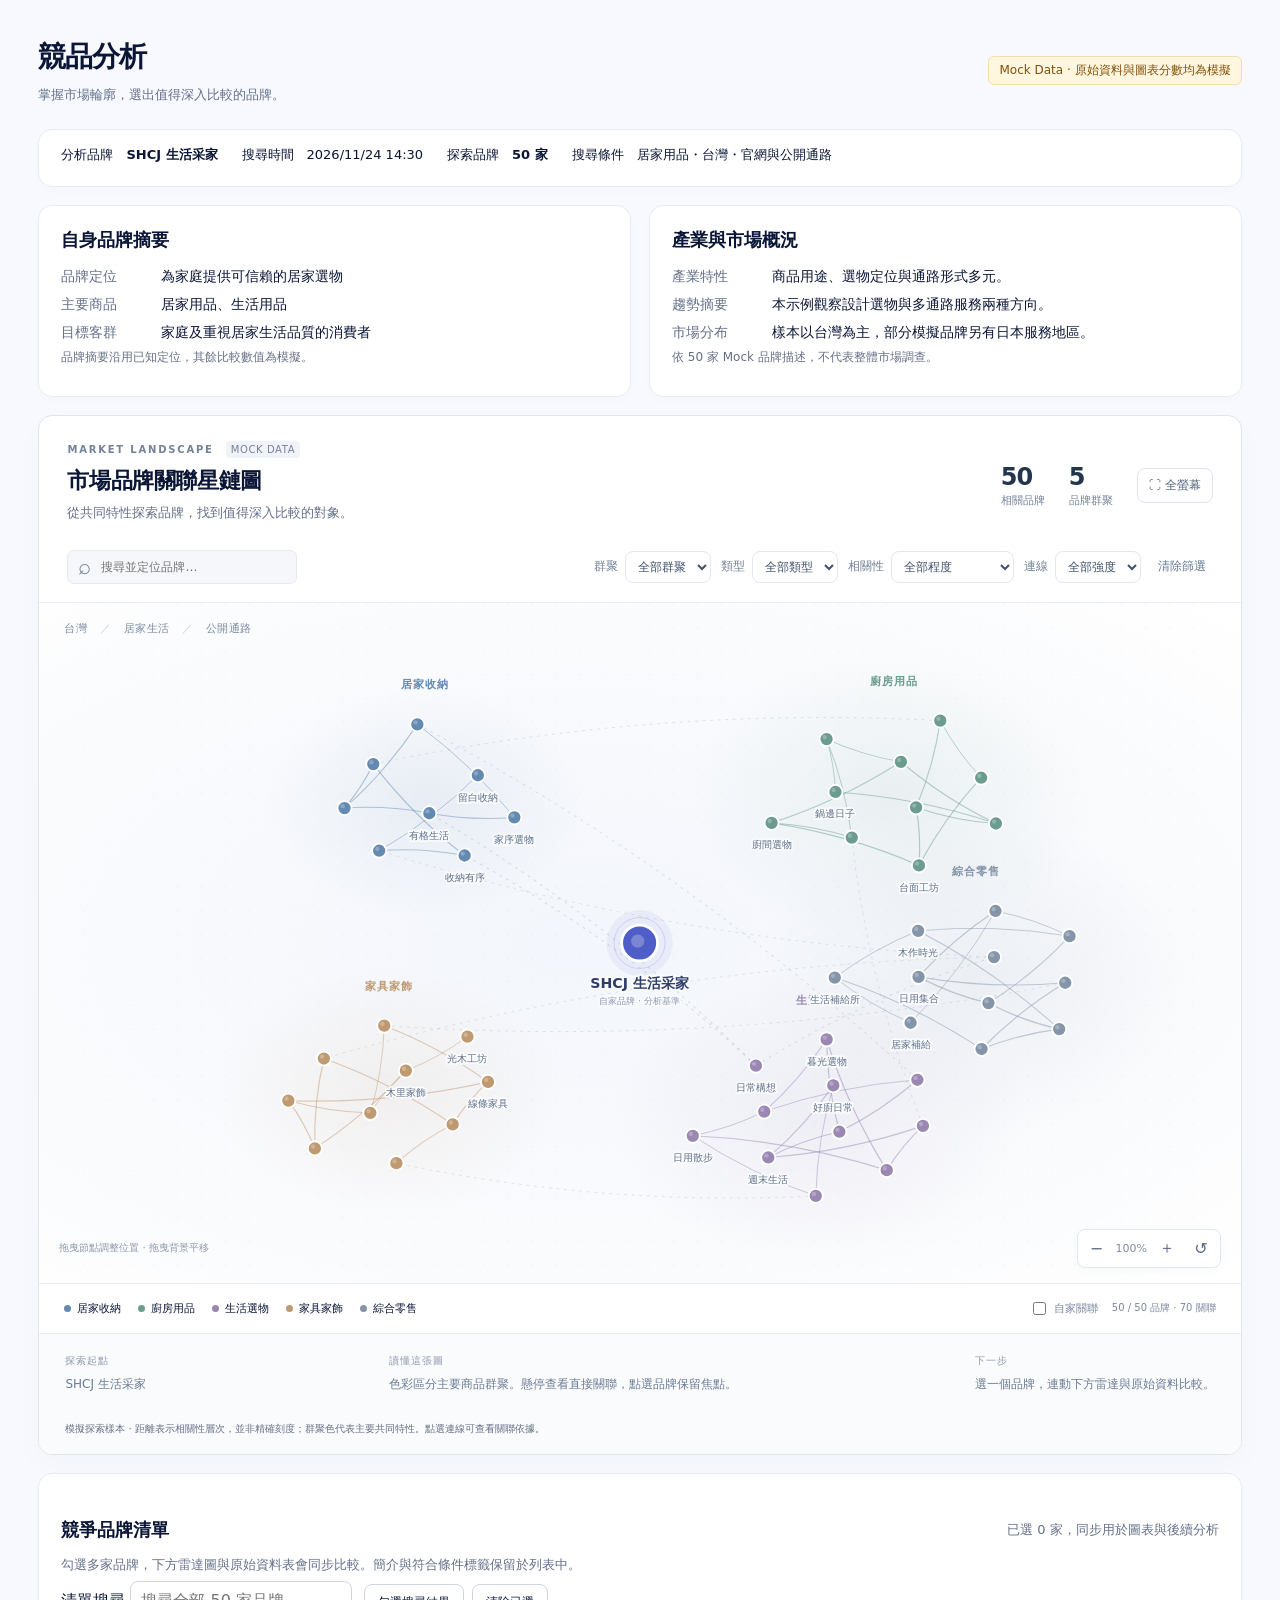
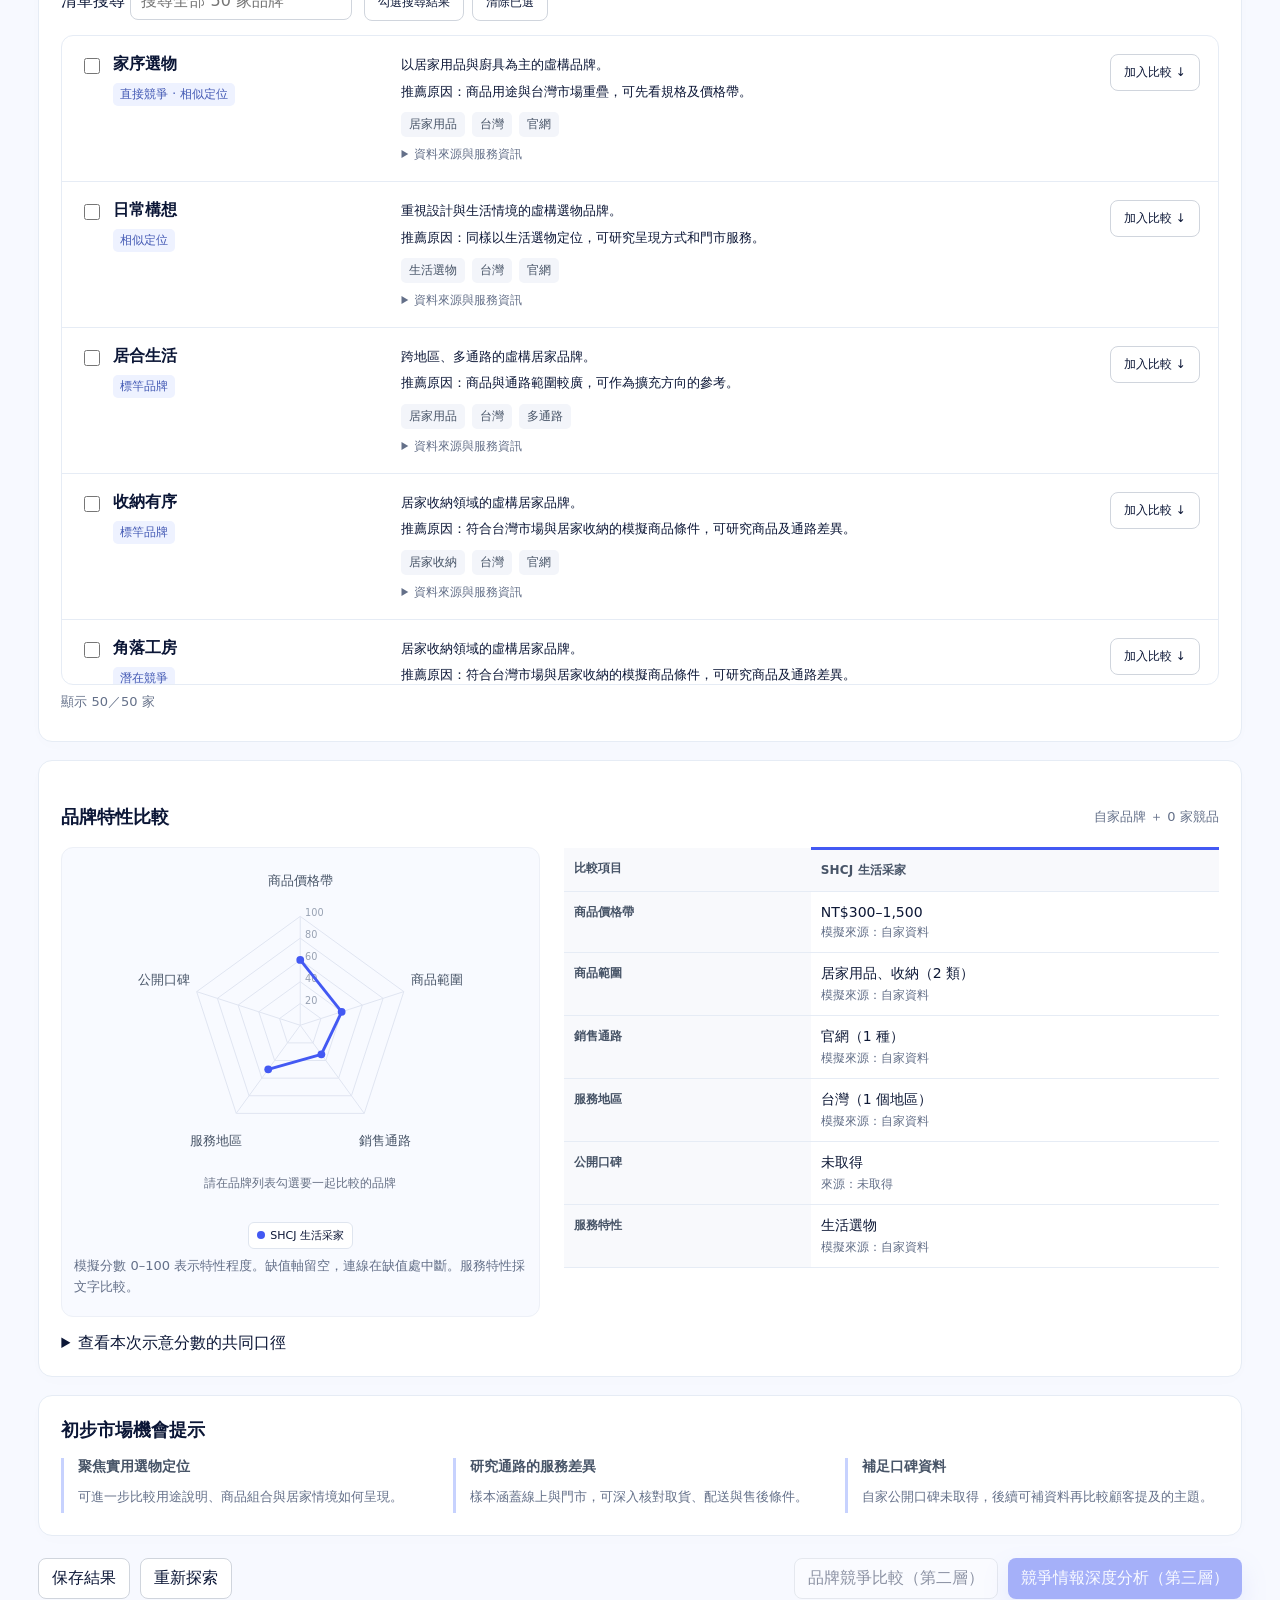
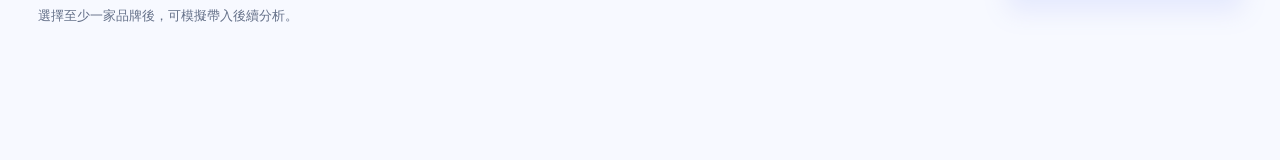
==== market-exploration-result.html @ f52faf6a "Add files via upload" ====
<!doctype html>
<html lang="zh-Hant"><head><meta charset="utf-8"><meta name="viewport" content="width=device-width,initial-scale=1"><title>競品分析</title><link rel="stylesheet" href="css/style.css">
<style>
body{background:var(--bg)}.app{grid-template-columns:238px minmax(0,1fr)}.sidebar{padding:24px 16px}.brand-word{font-weight:900;font-size:21px;letter-spacing:1px}.nav-label{padding:12px;color:var(--muted);font-size:13px}.nav-current{padding:12px;border-radius:10px;background:#eef2ff;color:var(--primary);font-weight:700}.side-bottom{margin-top:auto;font-size:13px;color:var(--muted);line-height:1.8;padding:14px}main{max-width:1510px;width:100%;margin:auto;padding:30px clamp(16px,3vw,42px) 100px}h1{font-size:28px;margin:8px 0}h2{font-size:18px;margin:0}h3{font-size:15px;margin:0 0 6px}p{line-height:1.65;margin:6px 0}.subtle{color:var(--muted);font-size:13px}.head-row,.section-head,.actions{display:flex;gap:12px;align-items:center;justify-content:space-between;flex-wrap:wrap}.card{background:white;border:1px solid var(--line);border-radius:14px;padding:22px;margin:18px 0;box-shadow:0 4px 18px #10182803}.overview{display:grid;grid-template-columns:1fr 1fr;gap:18px}.overview .card{margin:0}.meta{display:flex;gap:14px 24px;flex-wrap:wrap;margin-top:18px;padding-top:16px;border-top:1px solid var(--line);font-size:13px}.mock{font-size:12px;color:#81500b;background:#fff6df;border:1px solid #f2dfac;padding:5px 10px;border-radius:6px}.chips{display:flex;flex-wrap:wrap;gap:7px;margin-top:10px}.chip{font-size:12px;background:#f3f5fa;padding:4px 8px;border-radius:5px;color:#475467}dl{display:grid;grid-template-columns:90px 1fr;gap:10px;margin:16px 0 0;font-size:14px}dt{color:var(--muted)}dd{margin:0}button,select{font:inherit;cursor:pointer;border:1px solid #d0d5dd;border-radius:8px;padding:9px 13px;background:#fff;color:var(--ink)}button:hover{border-color:var(--primary)}button:focus-visible,select:focus-visible,a:focus-visible,input:focus-visible{outline:3px solid #a5b4fc;outline-offset:3px}.primary-btn{background:var(--primary);color:white;border-color:var(--primary)}button:disabled{cursor:not-allowed;opacity:.45}.brand-list{display:grid;grid-template-columns:repeat(3,minmax(0,1fr));gap:14px;margin-top:18px}.brand-card{border:1px solid var(--line);border-radius:12px;padding:16px;display:flex;flex-direction:column;gap:9px}.brand-card.current{border-color:var(--primary);box-shadow:0 0 0 1px var(--primary)}.brand-title{display:flex;justify-content:space-between;gap:8px}.type{font-size:12px;color:#4359b4;background:#eef2ff;padding:3px 7px;border-radius:5px}.brand-card button{margin-top:auto}.source{font-size:12px;color:#667085}.comparison{display:grid;grid-template-columns:minmax(0,.95fr) minmax(0,1.3fr);gap:24px;margin-top:18px;align-items:start}.radar-box{background:#f8faff;border:1px solid #edf0f7;border-radius:12px;padding:12px}#radar{display:block;width:100%;max-height:350px}.legend{display:flex;justify-content:center;gap:18px;font-size:13px}.dot{display:inline-block;width:9px;height:9px;border-radius:50%;margin-right:5px}.table-wrap{overflow-x:auto}table{width:100%;border-collapse:collapse;font-size:13px;min-width:470px}th,td{padding:12px 10px;border-bottom:1px solid var(--line);text-align:left;vertical-align:top}th{background:#f8f9fc;color:#475467;font-weight:600}td small{display:block;color:var(--muted);margin-top:5px}.opportunities{display:grid;grid-template-columns:repeat(3,1fr);gap:18px;margin-top:16px}.opportunities article{border-left:3px solid #c7d2fe;padding-left:14px}.footer-actions{display:flex;flex-wrap:wrap;justify-content:space-between;gap:12px;margin-top:22px}.footer-actions div{display:flex;flex-wrap:wrap;gap:10px}dialog{border:1px solid var(--line);border-radius:16px;padding:24px;max-width:520px;width:calc(100% - 32px);box-shadow:var(--shadow)}dialog::backdrop{background:#10182866}dialog pre{white-space:pre-wrap;font:inherit;font-size:13px;background:#f6f8ff;padding:14px;border-radius:8px}.status{min-height:22px;color:#176b45;font-size:13px;margin-top:12px}[hidden]{display:none!important}
@media(max-width:1050px){.app{grid-template-columns:190px minmax(0,1fr)}.brand-list{grid-template-columns:1fr}.comparison{grid-template-columns:1fr}}
@media(max-width:700px){.app{display:block}.sidebar{position:static;height:auto;padding:14px 18px;border-bottom:1px solid var(--line)}.sidebar .nav-label,.sidebar .side-bottom{display:none}.sidebar .brand{padding:0 0 10px}.overview,.opportunities{grid-template-columns:1fr}.card{padding:16px}.comparison{gap:14px}h1{font-size:24px}.meta{gap:10px}.head-row{align-items:flex-start}}
.app{display:block}
main{max-width:1400px}
.network-toolbar{display:flex;flex-wrap:wrap;gap:12px;align-items:center;margin:18px 0;font-size:13px}
.network-toolbar label{display:flex;align-items:center;gap:6px}
input[type=search]{font:inherit;padding:9px 10px;border:1px solid #d0d5dd;border-radius:8px;max-width:100%}
.network-layout{display:grid;grid-template-columns:minmax(0,1fr) 240px;border:1px solid var(--line);border-radius:12px;overflow:hidden}
.network-canvas{position:relative;background:radial-gradient(ellipse at center,#fff,#f2f5fd);min-width:0}
#brand-network{display:block;width:100%;height:560px;touch-action:none;cursor:grab}
#brand-network:active{cursor:grabbing}
.network-detail{padding:18px;background:#fafbff;border-left:1px solid var(--line);font-size:13px}
.network-detail ul{padding-left:18px}.network-detail button{display:block;width:100%;margin-top:10px}
.network-zoom{position:absolute;bottom:12px;left:12px;display:flex;align-items:center;gap:6px;background:white;padding:5px;border:1px solid var(--line);border-radius:8px;font-size:12px}
#network-tooltip{position:absolute;z-index:3;pointer-events:none;max-width:250px;background:#172441;color:white;padding:10px;border-radius:8px;font-size:12px;box-shadow:0 8px 24px #10182820;white-space:pre-line}
#network-empty{position:absolute;top:40%;left:10%;right:10%;text-align:center;background:#fff;padding:20px;border-radius:10px}
.network-node{cursor:pointer;outline:none}.network-node:focus circle{stroke:#111827;stroke-width:3}
#network-section:fullscreen{overflow:auto;background:var(--bg);padding:24px;margin:0}
#network-section:fullscreen #brand-network{height:75vh}
#network-section.expanded{position:fixed;inset:0;z-index:50;overflow:auto;background:var(--bg);margin:0;border-radius:0}
@media(max-width:900px){.network-layout{grid-template-columns:1fr}.network-detail{border-left:0;border-top:1px solid var(--line)}#brand-network{height:490px}}
@media(max-width:500px){#brand-network{height:390px}.network-toolbar label{flex-wrap:wrap}.network-toolbar select{max-width:100%}}
/* Galaxy workspace */
#network-section.galaxy{padding:0;overflow:hidden;border:1px solid #dfe5ed;box-shadow:0 10px 32px #23365306}
.galaxy-heading{padding:25px 28px 20px;display:flex;align-items:center;justify-content:space-between;gap:20px}
.galaxy-heading h2{font-size:22px;letter-spacing:-.4px;margin-top:8px}
.galaxy-eyebrow{font-size:10px;letter-spacing:1.8px;font-weight:700;color:#75839a;display:flex;align-items:center;gap:12px}
.galaxy-eyebrow span{letter-spacing:.6px;background:#f0f3f8;border-radius:4px;padding:3px 5px;font-weight:500}
.galaxy-stats{display:flex;align-items:center;gap:24px;flex-shrink:0}
.galaxy-stats>span{display:grid;gap:2px;font-size:11px;color:#75839a}
.galaxy-stats strong{font-size:24px;line-height:1.2;letter-spacing:-1px;color:#243550;font-weight:600}
.galaxy-stats button{border-color:#e0e5ed;color:#53647d;font-size:12px;padding:8px 11px}
.galaxy-controls{display:flex;align-items:center;flex-wrap:wrap;gap:10px;padding:0 28px 18px}
.galaxy-controls label{font-size:12px;color:#718096;display:flex;align-items:center;gap:7px}
.galaxy-controls select{padding:7px 8px;font-size:12px;border-color:#e3e7ee;color:#40516b;background:#fff;max-width:140px}
.galaxy-controls .galaxy-search{padding:0 10px;gap:5px;background:#f5f7fa;border:1px solid #e4e9f0;border-radius:7px;min-width:220px;margin-right:auto}
.galaxy-search span{font-size:22px}
.galaxy-search input{background:transparent;border:0!important;outline:none!important;box-shadow:none!important;padding:9px 5px;font-size:12px;width:190px}
.galaxy-clear{border:0;font-size:12px;color:#687994;padding:7px}
.galaxy .network-canvas{border-top:1px solid #e9edf3;border-bottom:1px solid #e9edf3;background:radial-gradient(ellipse at 45% 50%,#f3f6fc 0%,#fafbfd 65%,#fff);overflow:hidden}
.galaxy #brand-network{height:680px;width:100%;touch-action:none;display:block;user-select:none}
.galaxy-scope{position:absolute;top:18px;left:25px;pointer-events:none;font-size:11px;letter-spacing:.3px;color:#7b8ba1}
.galaxy-scope span{padding:0 9px;color:#c5cdd9}
.galaxy-map-footer{position:absolute;left:20px;right:20px;bottom:15px;display:flex;justify-content:space-between;align-items:center;pointer-events:none}
.galaxy-map-footer>span{font-size:10px;color:#8b98ab}
.galaxy .network-zoom{position:static;pointer-events:auto;box-shadow:0 2px 10px #23365307;gap:3px;border-color:#e2e8f1;border-radius:8px;padding:4px}
.network-zoom button{border:0;padding:4px 8px;font-size:16px;color:#5a6b83}
#network-scale{font-size:11px;min-width:34px;text-align:center;color:#7c8ba0}
.galaxy-bottom{padding:14px 25px;display:flex;flex-wrap:wrap;align-items:center;gap:14px;font-size:11px;color:#7a889d}
#network-legend{display:flex;gap:17px;flex-wrap:wrap;margin-right:auto}
.legend-item{display:inline-flex;align-items:center;gap:6px;cursor:pointer;padding:3px 0}
.legend-dot{width:7px;height:7px;border-radius:50%;background:var(--cluster-color)}
.legend-item.active{color:#243550;font-weight:700}
.galaxy-bottom label{display:flex;gap:5px;align-items:center}
#network-count{font-size:10px}
.galaxy #network-detail{border:0;border-top:1px solid #e9edf3;background:#fafbfd;padding:20px 26px;display:grid;grid-template-columns:minmax(180px,.8fr) minmax(220px,1.5fr) auto;gap:24px;align-items:center}
.galaxy #network-detail h3{font-size:16px;color:#243550}
.detail-eyebrow{font-size:10px;color:#8b99ac;letter-spacing:1px;margin-bottom:5px}
.detail-description{font-size:12px;color:#6b7b92;line-height:1.8}
.detail-actions{display:flex;gap:8px;flex-wrap:wrap}
.galaxy #network-detail button{width:auto;display:inline-block;margin:0;font-size:12px}
.detail-types{display:flex;flex-wrap:wrap;gap:5px;margin-top:8px}.detail-types span{font-size:10px;background:#edf1f7;border-radius:4px;padding:2px 5px;color:#6e7e96}
.galaxy-footnote{margin:0;padding:0 26px 16px;font-size:10px;background:#fafbfd}
.graph-node{cursor:grab;outline:none;transition:opacity .16s}
.graph-node:active{cursor:grabbing}
.graph-node:focus-visible .node-body{stroke:#253959;stroke-width:3}
.graph-node .node-caption{paint-order:stroke;stroke:#fafbfd;stroke-width:4px;stroke-linejoin:round}
.graph-edge{transition:opacity .16s}
.graph-edge-hit{cursor:pointer}
.galaxy #network-tooltip{background:#fff;color:#344662;border:1px solid #dce3ee;box-shadow:0 8px 28px #23365318;padding:12px 14px;font-size:11px;line-height:1.8}
.galaxy #network-empty{top:35%;left:25%;right:25%;z-index:2;box-shadow:0 8px 36px #23365310;color:#40516b;font-size:13px}
#network-section:fullscreen.galaxy{padding:0;display:flex;flex-direction:column}
#network-section:fullscreen .network-canvas{flex:1;min-height:450px}
#network-section:fullscreen #brand-network{height:100%;min-height:450px}
@media(prefers-reduced-motion:reduce){.graph-node,.graph-edge{transition:none!important}}
@media(max-width:800px){.galaxy-heading{padding:20px}.galaxy-stats{gap:12px}.galaxy-stats strong{font-size:20px}.galaxy-controls{padding:0 20px 15px}.galaxy #network-detail{grid-template-columns:1fr;gap:12px}.galaxy #brand-network{height:620px}.galaxy-bottom{padding:12px 20px}.galaxy-map-footer>span{max-width:150px}.galaxy-scope{left:20px}}
@media(max-width:480px){.galaxy-heading{align-items:flex-start}.galaxy-heading h2{font-size:18px}.galaxy-stats>span{display:none}.galaxy-controls .galaxy-search{width:100%}.galaxy-search input{width:100%}.galaxy #brand-network{height:560px}.galaxy-controls{gap:8px}.galaxy #network-empty{left:10%;right:10%}.galaxy-scope{font-size:10px}}#network-section.expanded.galaxy{padding:0}
#network-section.expanded .network-canvas{height:max(420px,calc(100vh - 260px))}
#network-section.expanded #brand-network{height:100%}
#brands.brand-list{display:flex;flex-direction:column;gap:0;max-height:650px;overflow:auto;border:1px solid var(--line);border-radius:12px;margin-top:14px}
#brands .brand-card{border:0;border-bottom:1px solid var(--line);border-radius:0;padding:18px;display:grid;grid-template-columns:minmax(190px,.7fr) minmax(0,1.6fr) auto;gap:20px;align-items:start;box-shadow:none}
#brands .brand-card:last-child{border-bottom:0}
#brands .brand-card.current{background:#f5f7ff;box-shadow:inset 3px 0 var(--primary)}
.brand-row-title{display:flex;align-items:flex-start;gap:10px;cursor:pointer}
.brand-row-title input{margin-top:4px;accent-color:var(--primary);width:16px;height:16px}
.brand-row-title strong{display:block;margin-bottom:8px}
.brand-row-title .type{display:inline-block}
.brand-row-body p{font-size:13px;margin:0 0 5px}
.brand-row-body details{font-size:12px;color:var(--muted);margin-top:9px}
.brand-row-body details p{font-size:12px;margin-top:7px}
#brands .brand-card button{margin:0;font-size:12px}
.list-actions{display:inline-flex;gap:8px;margin-left:12px}.list-actions button{font-size:12px}
#comparison-legend{flex-wrap:wrap;gap:6px;max-height:180px;overflow:auto;margin-top:12px}
.series-key{font-size:11px;border:1px solid #dfe5ef;border-radius:6px;padding:5px 8px;background:white;white-space:nowrap}
.series-key .dot{width:8px;height:8px}
#comparison .table-wrap{max-height:590px;overflow:auto}
#comparison table{min-width:100%;width:max-content}
#comparison table th,#comparison table td{min-width:170px;max-width:230px}
#comparison table th:first-child{position:sticky;left:0;z-index:1;background:#f8f9fc;min-width:105px;max-width:105px}
#comparison thead th{position:sticky;top:0;z-index:2}
#comparison thead th:first-child{z-index:3}
@media(max-width:750px){#brands .brand-card{grid-template-columns:1fr;gap:10px}.list-actions{display:flex;margin:10px 0 0}#brands .brand-card button{justify-self:start}}
</style></head><body>
<div class="app">
<main><header><div class="head-row"><div><h1>競品分析</h1><p class="subtle">掌握市場輪廓，選出值得深入比較的品牌。</p></div><span class="mock">Mock Data · 原始資料與圖表分數均為模擬</span></div>
<div class="card meta"><span>分析品牌　<strong>SHCJ 生活采家</strong></span><span>搜尋時間　2026/11/24 14:30</span><span>探索品牌　<strong>50 家</strong></span><span>搜尋條件　居家用品・台灣・官網與公開通路</span></div></header>
<div class="overview"><section class="card"><h2>自身品牌摘要</h2><dl><dt>品牌定位</dt><dd>為家庭提供可信賴的居家選物</dd><dt>主要商品</dt><dd>居家用品、生活用品</dd><dt>目標客群</dt><dd>家庭及重視居家生活品質的消費者</dd></dl><p class="source">品牌摘要沿用已知定位，其餘比較數值為模擬。</p></section>
<section class="card"><h2>產業與市場概況</h2><dl><dt>產業特性</dt><dd>商品用途、選物定位與通路形式多元。</dd><dt>趨勢摘要</dt><dd>本示例觀察設計選物與多通路服務兩種方向。</dd><dt>市場分布</dt><dd>樣本以台灣為主，部分模擬品牌另有日本服務地區。</dd></dl><p class="source">依 50 家 Mock 品牌描述，不代表整體市場調查。</p></section></div>
<section class="card galaxy" id="network-section">
<div class="galaxy-heading"><div><div class="galaxy-eyebrow">MARKET LANDSCAPE <span>MOCK DATA</span></div><h2>市場品牌關聯星鏈圖</h2><p class="subtle">從共同特性探索品牌，找到值得深入比較的對象。</p></div><div class="galaxy-stats"><span><strong>50</strong>相關品牌</span><span><strong>5</strong>品牌群聚</span><button id="network-fullscreen" title="展開全螢幕">⛶ 全螢幕</button></div></div>
<div class="galaxy-controls">
<label class="galaxy-search"><span aria-hidden="true">⌕</span><input id="network-search" type="search" placeholder="搜尋並定位品牌…" aria-label="搜尋並定位品牌"></label>
<label>群聚 <select id="network-cluster"><option value="">全部群聚</option><option>居家收納</option><option>廚房用品</option><option>生活選物</option><option>家具家飾</option><option>綜合零售</option></select></label>
<label>類型 <select id="network-type"><option value="">全部類型</option><option>直接競爭</option><option>間接競爭</option><option>相似定位</option><option>標竿品牌</option><option>潛在競爭</option></select></label>
<label>相關性 <select id="network-relevance"><option value="0">全部程度</option><option value="80">高相關 · 80+</option><option value="65">中高相關 · 65+</option></select></label><label>連線 <select id="network-strength"><option value="0">全部強度</option><option value="70">70 以上</option><option value="85">85 以上</option></select></label>
<button id="network-clear" class="galaxy-clear">清除篩選</button>
</div>
<div class="network-canvas">
<div class="galaxy-scope">台灣 <span>／</span> 居家生活 <span>／</span> 公開通路</div>
<svg id="brand-network" viewBox="0 0 1180 720" preserveAspectRatio="xMidYMid meet" role="group" aria-label="市場品牌關聯網絡，方向鍵平移，加減鍵縮放，Enter 選取品牌"></svg>
<div id="network-tooltip" role="tooltip" hidden></div>
<div id="network-empty" hidden><strong>沒有符合條件的品牌</strong><p>調整群聚或競爭類型，重新查看品牌。</p><button id="network-empty-clear">顯示全部品牌</button></div>
<div class="galaxy-map-footer"><span>拖曳節點調整位置 · 拖曳背景平移</span><div class="network-zoom"><button id="network-minus" aria-label="縮小星鏈圖">−</button><span id="network-scale">100%</span><button id="network-plus" aria-label="放大星鏈圖">＋</button><button id="network-reset" aria-label="重置視角">↺</button></div></div>
</div>
<div class="galaxy-bottom"><div id="network-legend"></div><label><input id="network-own-edges" type="checkbox"> 自家關聯</label><span id="network-count" role="status"></span></div>
<aside id="network-detail" class="network-detail" aria-live="polite"></aside>
<p class="source galaxy-footnote">模擬探索樣本 · 距離表示相關性層次，並非精確刻度；群聚色代表主要共同特性。點選連線可查看關聯依據。</p>
</section><section class="card"><div class="section-head"><h2>競爭品牌清單</h2><span id="selected-count" class="subtle" aria-live="polite">已選 0 家作為後續分析對象</span></div><p class="subtle">勾選多家品牌，下方雷達圖與原始資料表會同步比較。簡介與符合條件標籤保留於列表中。</p><label>清單搜尋 <input id="list-search" type="search" placeholder="搜尋全部 50 家品牌"></label><div class="list-actions"><button id="select-visible">勾選搜尋結果</button><button id="clear-selected">清除已選</button></div><div class="brand-list" id="brands" role="group" aria-label="可複選的競爭品牌"></div><p id="list-count" class="subtle"></p></section>
<section class="card" id="comparison"><div class="section-head"><h2>品牌特性比較</h2><span id="comparison-count" class="subtle" role="status"></span></div><div class="comparison"><div class="radar-box"><svg id="radar" viewBox="0 0 440 360" role="img" aria-labelledby="radar-title radar-description"></svg><div class="legend" id="comparison-legend" aria-label="雷達圖品牌圖例"></div><p class="subtle">模擬分數 0–100 表示特性程度。缺值軸留空，連線在缺值處中斷。服務特性採文字比較。</p></div><div class="table-wrap"><table><thead><tr id="comparison-head"></tr></thead><tbody id="comparison-body"></tbody></table></div></div>
<details style="margin-top:16px"><summary>查看本次示意分數的共同口徑</summary><p class="subtle">價格帶以模擬上緣換算；商品範圍以模擬類別數換算；銷售通路以通路數換算；服務地區以國家／地區數換算；公開口碑以模擬星等換算。六項服務描述中，服務特性僅列於表格。所有品牌採同一口徑，分數與量尺僅供原型討論。</p></details></section>
<section class="card"><h2>初步市場機會提示</h2><div class="opportunities"><article><h3>聚焦實用選物定位</h3><p class="subtle">可進一步比較用途說明、商品組合與居家情境如何呈現。</p></article><article><h3>研究通路的服務差異</h3><p class="subtle">樣本涵蓋線上與門市，可深入核對取貨、配送與售後條件。</p></article><article><h3>補足口碑資料</h3><p class="subtle">自家公開口碑未取得，後續可補資料再比較顧客提及的主題。</p></article></div></section>
<div class="footer-actions"><div><button id="save">保存結果</button><button id="explore">重新探索</button></div><div><button id="level2" disabled>品牌競爭比較（第二層）</button><button id="level3" class="primary-btn" disabled>競爭情報深度分析（第三層）</button></div></div><p class="subtle">選擇至少一家品牌後，可模擬帶入後續分析。</p><div id="status" class="status" role="status"></div></main></div>
<dialog id="handoff"><h2 id="dialog-title"></h2><p id="dialog-description"></p><pre id="payload"></pre><form method="dialog"><button class="primary-btn">關閉</button></form></dialog>
<script src="js/market-brand-data.js"></script><script>
const {conditions,self,brands,clusters,relationTypes,colors}=window.PailotismMarketData;
const networkEdges=[];
const edgeKeys=new Set();
for(let index=0;index<brands.length;index++){
const groupStart=Math.floor(index/10)*10;
for(const offset of [1,2]){
const target=groupStart+(index-groupStart+offset)%10;
const pair=[index,target].sort((a,b)=>a-b),key=pair.join('-');
if(edgeKeys.has(key))continue;
edgeKeys.add(key);
const left=brands[pair[0]],right=brands[pair[1]];
const shared=[left.cluster,'台灣市場'];if(pair[0]%3===pair[1]%3)shared.push('相近通路');
networkEdges.push({source:left.id,target:right.id,strength:58+((pair[0]*13+pair[1]*7)%40),shared,reason:'兩家公開模擬資料均包含'+shared.join('、')+'。'});
}
}
for(let group=0;group<4;group++)networkEdges.push({source:brands[group*10+4].id,target:brands[(group+1)*10+4].id,strength:68,shared:['官網通路','家庭客群'],reason:'跨群聚的共同通路與客群（模擬）。'});
const strongestExternal=new Map(brands.map(brand=>[brand.id,new Set(networkEdges.filter(edge=>edge.source===brand.id||edge.target===brand.id).sort((a,b)=>b.strength-a.strength).slice(0,3))]));
for(let index=networkEdges.length-1;index>=0;index--){
const edge=networkEdges[index];
if(!strongestExternal.get(edge.source).has(edge)||!strongestExternal.get(edge.target).has(edge))networkEdges.splice(index,1);
}brands.filter(brand=>brand.relevance!==null).forEach(brand=>networkEdges.push({source:'own',target:brand.id,strength:brand.relevance,shared:brand.matched,reason:'自家與此品牌符合本次搜尋的'+brand.matched.join('、')+'條件（模擬）。'}));const labels=['商品價格帶','商品範圍','銷售通路','服務地區','公開口碑','服務特性'];
const selected=new Set();let active='a';
const byId=id=>document.getElementById(id);
function node(tag,text){const el=document.createElement(tag);if(text!==undefined)el.textContent=text;return el;}
const seriesPalette=['#d27343','#178c8b','#9566bb','#b08b25','#487da8','#b75d89','#70944c','#bd6c65','#5d68a8','#537f72'];
function seriesColor(brand){return brand===self?'#4359f3':seriesPalette[brands.indexOf(brand)%seriesPalette.length];}
function selectedBrands(){return brands.filter(brand=>selected.has(brand.id));}
function selectionChanged(){
document.querySelectorAll('.brand-card').forEach(card=>{
card.querySelector('input').checked=selected.has(card.dataset.id);
card.classList.toggle('current',selected.has(card.dataset.id));
});
if(typeof refreshNetworkDetail==='function')refreshNetworkDetail();
byId('selected-count').textContent='已選 '+selected.size+' 家，同步用於圖表與後續分析';
byId('level2').disabled=byId('level3').disabled=selected.size===0;
draw();
}
function setComparison(id){active=id;selected.add(id);selectionChanged();}
brands.forEach(brand=>{
const card=node('article');card.className='brand-card';card.dataset.id=brand.id;
const label=node('label');label.className='brand-row-title';
const box=node('input');box.type='checkbox';box.setAttribute('aria-label','選取 '+brand.name);
box.addEventListener('change',()=>{box.checked?selected.add(brand.id):selected.delete(brand.id);selectionChanged();});
const title=node('div');title.append(node('strong',brand.name));const type=node('span',brand.types.join(' · '));type.className='type';title.append(type);label.append(box,title);
const body=node('div');body.className='brand-row-body';body.append(node('p',brand.intro),node('p','推薦原因：'+brand.why));
const chips=node('div');chips.className='chips';brand.matched.forEach(value=>{const chip=node('span',value);chip.className='chip';chips.append(chip);});body.append(chips);
const details=node('details');const summary=node('summary','資料來源與服務資訊');details.append(summary,node('p','服務地區：'+brand.raw[3]+'。官網：模擬品牌，未提供網址。來源：Mock 品牌資料 '+brand.id.toUpperCase()));body.append(details);
const button=node('button','加入比較 ↓');button.addEventListener('click',()=>{setComparison(brand.id);byId('comparison').scrollIntoView({behavior:'smooth',block:'start'});});
card.append(label,body,button);byId('brands').append(card);
});
byId('select-visible').addEventListener('click',()=>{document.querySelectorAll('.brand-card').forEach(card=>{if(!card.hidden)selected.add(card.dataset.id);});selectionChanged();});
byId('clear-selected').addEventListener('click',()=>{selected.clear();selectionChanged();});
function emphasizeSeries(id){
byId('radar').querySelectorAll('[data-series]').forEach(element=>{element.style.opacity=id&&element.dataset.series!==id?'.12':'1';});
}
function draw(){
const chosen=selectedBrands(),items=[self,...chosen];
byId('comparison-count').textContent='自家品牌 ＋ '+chosen.length+' 家競品'+(chosen.length>6?' · 可指向圖例聚焦單一品牌':'');
const legend=byId('comparison-legend');legend.replaceChildren();
items.forEach(item=>{
const label=node('button');label.type='button';label.className='series-key';
const dot=node('i');dot.className='dot';dot.style.background=seriesColor(item);
label.append(dot,item.name);const id=item===self?'own':item.id;
label.addEventListener('pointerenter',()=>emphasizeSeries(id));label.addEventListener('pointerleave',()=>emphasizeSeries(null));
label.addEventListener('focus',()=>emphasizeSeries(id));label.addEventListener('blur',()=>emphasizeSeries(null));
if(item!==self){label.title='點擊移除此品牌的比較';label.setAttribute('aria-label','移除比較 '+item.name);label.append(node('span',' ×'));label.addEventListener('click',()=>{selected.delete(item.id);selectionChanged();});}
legend.append(label);
});
const head=byId('comparison-head');head.replaceChildren();
head.append(node('th','比較項目'));items.forEach(item=>{const th=node('th',item.name);th.scope='col';th.style.borderTop='3px solid '+seriesColor(item);head.append(th);});
byId('comparison-body').replaceChildren();
labels.forEach((label,index)=>{
const row=node('tr'),title=node('th',label);title.scope='row';row.append(title);
items.forEach(item=>{const cell=node('td',item.raw[index]??'未取得');cell.append(node('small',item.raw[index]===null?'來源：未取得':'模擬來源：'+(item===self?'自家資料':item.name)));row.append(cell);});
byId('comparison-body').append(row);
});
const svg=byId('radar');svg.replaceChildren();const ns='http://www.w3.org/2000/svg';
function shape(tag,attrs,text,parent=svg){const element=document.createElementNS(ns,tag);Object.entries(attrs).forEach(([key,value])=>element.setAttribute(key,value));if(text)element.textContent=text;parent.append(element);return element;}
shape('title',{id:'radar-title'},self.name+' 與 '+chosen.length+' 家競品特性比較（模擬）');
shape('desc',{id:'radar-description'},'相同五項量化維度。缺資料的軸不繪點，線條在缺值處中斷。服務特性僅於表格列示。');
const point=(axis,value)=>{const angle=(axis*72-90)*Math.PI/180;return [220+Math.cos(angle)*112*value/100,170+Math.sin(angle)*112*value/100];};
for(let ring=1;ring<=5;ring++){shape('polygon',{points:self.scores.map((_,axis)=>point(axis,ring*20).join(',')).join(' '),fill:'none',stroke:'#dfe5f1'});shape('text',{x:225,y:170-ring*22.4,fill:'#98a2b3','font-size':10},String(ring*20));}
self.scores.forEach((_,axis)=>{const [x,y]=point(axis,100),[lx,ly]=point(axis,132);shape('line',{x1:220,y1:170,x2:x,y2:y,stroke:'#dfe5f1'});shape('text',{x:lx,y:ly,'text-anchor':'middle','dominant-baseline':'middle',fill:'#475467','font-size':13},labels[axis]);});
items.forEach(item=>{
const index=brands.indexOf(item),color=seriesColor(item);
const group=shape('g',{'data-series':item===self?'own':item.id});
const lineAttrs={fill:'none',stroke:color,'stroke-width':item===self?3:2,'stroke-dasharray':index>=10?(index%2?'6 3':'2 3'):''};
if(item.scores.every(value=>value!==null))shape('polygon',{...lineAttrs,points:item.scores.map((value,axis)=>point(axis,value).join(',')).join(' '),fill:chosen.length<=4?color:'none','fill-opacity':.045},null,group);
else item.scores.forEach((value,axis)=>{const next=(axis+1)%item.scores.length;if(value===null||item.scores[next]===null)return;const [x1,y1]=point(axis,value),[x2,y2]=point(next,item.scores[next]);shape('line',{...lineAttrs,x1,y1,x2,y2},null,group);});
item.scores.forEach((value,axis)=>{if(value===null)return;const [cx,cy]=point(axis,value);const dot=shape('circle',{cx,cy,r:item===self?4:3,fill:color},null,group);shape('title',{},item.name+' · '+labels[axis]+'：'+value+'（模擬）',dot);});
});
if(!chosen.length)shape('text',{x:220,y:336,'text-anchor':'middle',fill:'#667085','font-size':12},'請在品牌列表勾選要一起比較的品牌');
}function show(title,description,payload){byId('dialog-title').textContent=title;byId('dialog-description').textContent=description;byId('payload').textContent=payload;byId('handoff').showModal();}
function handoff(level){show(level,'模擬帶入搜尋條件與已勾選品牌。','品牌：'+brands.filter(item=>selected.has(item.id)).map(item=>item.name).join('、')+'\n產業：'+conditions.industry+'\n地區：'+conditions.region+'\n通路：'+conditions.channels.join('、'));}
byId('level2').addEventListener('click',()=>{
if(selected.size>10){show('請調整比較品牌','第二階段最多比較 10 家競品，目前已選 '+selected.size+' 家。請在清單中調整後再開始。','第一階段的選擇已保留，不會自動截斷。');return;}
try{
const payload={analysisId:'mock-'+Date.now(),ownBrand:self,selectedBrandIds:[...selected],searchConditions:conditions,brands,sources:['第一階段 Mock 品牌資料'],createdAt:new Date().toISOString()};
localStorage.setItem('pailotism-level2-input',JSON.stringify(payload));
localStorage.setItem('pailotism-level1-result',JSON.stringify({active,selected:[...selected],conditions,savedAt:new Date().toISOString()}));
location.href='brand-competitive-comparison.html';
}catch{byId('status').textContent='無法保存階段銜接資料，請允許瀏覽器本地儲存後重試。';}
});
byId('level3').addEventListener('click',()=>handoff('競爭情報深度分析（第三層）'));
byId('explore').addEventListener('click',()=>show('重新探索','示意入口，已帶回本次搜尋條件。','品牌：'+self.name+'\n產業：'+conditions.industry+'\n地區：'+conditions.region));
byId('save').addEventListener('click',()=>{try{localStorage.setItem('pailotism-level1-result',JSON.stringify({active,selected:[...selected],conditions,savedAt:new Date().toISOString()}));byId('status').textContent='結果與已選品牌已儲存於此瀏覽器。';}catch{byId('status').textContent='瀏覽器無法使用本地儲存，請允許本地儲存後重試。';}});
try{const saved=JSON.parse(localStorage.getItem('pailotism-level1-result'));if(saved){if(brands.some(b=>b.id===saved.active))active=saved.active;for(const id of saved.selected??[])if(brands.some(b=>b.id===id))selected.add(id);document.querySelectorAll('.brand-card').forEach(card=>card.querySelector('input').checked=selected.has(card.dataset.id));byId('status').textContent='已載入此瀏覽器先前保存的選擇。';}}catch{}
const networkSvg=byId('brand-network'),detailPanel=byId('network-detail');
const svgNS='http://www.w3.org/2000/svg';
const clusterPalette={'居家收納':'#648ab1','廚房用品':'#6c9c90','生活選物':'#9a88b3','家具家飾':'#bf9a71','綜合零售':'#8495a9'};
const center={x:590,y:360};
let networkSelected=null,hoveredId=null,selectedEdge=null,networkScale=1,networkPan={x:0,y:0},pointerState=null,skipClick=false,viewFrame=0;
const positions=new Map();
const initialPositions=new Map();
const ownNode={id:'own',name:self.name,cluster:'自家品牌',types:['自家品牌'],matched:['居家用品','台灣','官網'],relevance:100};
const allNetworkNodes=[ownNode,...brands];
const brandMap=new Map(allNetworkNodes.map(brand=>[brand.id,brand]));
const anchors=[{x:352,y:188},{x:849,y:207},{x:773,y:533},{x:335,y:532},{x:969,y:411}];
const externalEdges=networkEdges.filter(edge=>edge.source!=='own');
externalEdges.forEach(edge=>{
const a=brandMap.get(edge.source),b=brandMap.get(edge.target);
edge.shared=a.cluster===b.cluster?[a.cluster,'台灣市場']:['家庭客群','官網通路'];
edge.reason='兩家模擬資料具有'+edge.shared.join('、')+'等共同特性。';
});
// Preserve explicit cross-cluster links as bridges while keeping each node at most three neighbours.
for(const [left,right] of [[5,14],[18,27],[28,36],[38,45],[8,22],[2,33]]){
const a=brands[left],b=brands[right];
if(externalEdges.some(edge=>(edge.source===a.id&&edge.target===b.id)||(edge.source===b.id&&edge.target===a.id)))continue;
for(const id of [a.id,b.id]){
const incident=externalEdges.filter(edge=>edge.source===id||edge.target===id).sort((a,b)=>a.strength-b.strength);
if(incident.length>=3)externalEdges.splice(externalEdges.indexOf(incident[0]),1);
}
externalEdges.push({source:a.id,target:b.id,strength:72+(left%12),shared:['家庭客群','官網通路'],reason:'兩個商品群聚都服務家庭消費者，並有官網銷售通路（模擬）。'});
}
networkEdges.splice(0,networkEdges.length,...externalEdges,...brands.filter(brand=>brand.relevance!==null).sort((a,b)=>b.relevance-a.relevance).slice(0,7).map(brand=>({source:'own',target:brand.id,strength:brand.relevance,shared:brand.matched,reason:'與自家在'+brand.matched.join('、')+'有共同特性（模擬）。'})));

function seeded(index){const v=Math.sin(index*127.1+311.7)*43758.5453;return v-Math.floor(v);}
function settleLayout(){
positions.set('own',{...center,vx:0,vy:0});
brands.forEach((brand,index)=>{
const anchor=anchors[clusters.indexOf(brand.cluster)];
const angle=seeded(index+1)*Math.PI*2,radius=45+seeded(index+71)*110;
positions.set(brand.id,{x:anchor.x+Math.cos(angle)*radius,y:anchor.y+Math.sin(angle)*radius,vx:0,vy:0});
});
const nodes=brands.map(brand=>({brand,p:positions.get(brand.id)}));
for(let tick=0;tick<520;tick++){
const alpha=Math.max(.06,1-tick/540);
for(const {brand,p} of nodes){
const anchor=anchors[clusters.indexOf(brand.cluster)];
p.vx+=(anchor.x-p.x)*.009*alpha;p.vy+=(anchor.y-p.y)*.009*alpha;
const dx=p.x-center.x,dy=p.y-center.y,d=Math.hypot(dx,dy)||1;
const target=brand.relevance===null?340:140+(98-brand.relevance)*4.5;
const radial=(target-d)*.018*alpha;
p.vx+=dx/d*radial;p.vy+=dy/d*radial;
if(d<100){p.vx+=dx/d*(100-d)*.16;p.vy+=dy/d*(100-d)*.16;}
}
for(let i=0;i<nodes.length;i++)for(let j=i+1;j<nodes.length;j++){
const a=nodes[i].p,b=nodes[j].p;
let dx=b.x-a.x,dy=b.y-a.y;if(Math.abs(dx)+Math.abs(dy)<.01){dx=.2;dy=.2;}
const d2=dx*dx+dy*dy,d=Math.sqrt(d2);
const repulse=Math.min(2,500/(d2+100))*alpha;
a.vx-=dx/d*repulse;a.vy-=dy/d*repulse;b.vx+=dx/d*repulse;b.vy+=dy/d*repulse;
// Elliptical collision also reserves horizontal space for short Chinese names.
const collision=Math.sqrt(dx*dx/(76*76)+dy*dy/(48*48));
if(collision<1){const push=(1-collision)*3.7;a.vx-=dx/d*push;a.vy-=dy/d*push;b.vx+=dx/d*push;b.vy+=dy/d*push;}
}
for(const edge of externalEdges){
const a=positions.get(edge.source),b=positions.get(edge.target),same=brandMap.get(edge.source).cluster===brandMap.get(edge.target).cluster;
const dx=b.x-a.x,dy=b.y-a.y,d=Math.hypot(dx,dy)||1,rest=same?78:210;
const force=(d-rest)*(same?.006:.001)*alpha;
a.vx+=dx/d*force;a.vy+=dy/d*force;b.vx-=dx/d*force;b.vy-=dy/d*force;
}
for(const {p} of nodes){p.vx*=.65;p.vy*=.65;p.x=Math.max(95,Math.min(1085,p.x+p.vx));p.y=Math.max(95,Math.min(620,p.y+p.vy));}
}
// Finish with positional collision projection so the settled graph stays still.
for(let pass=0;pass<90;pass++){
for(let i=0;i<nodes.length;i++)for(let j=i+1;j<nodes.length;j++){
const a=nodes[i].p,b=nodes[j].p,dx=b.x-a.x,dy=b.y-a.y,d=Math.hypot(dx,dy)||1;
if(d<44){const move=(44-d)*.51;a.x-=dx/d*move;a.y-=dy/d*move;b.x+=dx/d*move;b.y+=dy/d*move;}
}
for(const {p} of nodes){const dx=p.x-center.x,dy=p.y-center.y,d=Math.hypot(dx,dy)||1;if(d<94){p.x=center.x+dx/d*94;p.y=center.y+dy/d*94;}p.x=Math.max(75,Math.min(1105,p.x));p.y=Math.max(90,Math.min(625,p.y));}
}
positions.forEach((p,id)=>{if(id!=='own'){p.x=center.x+(p.x-center.x)*1.2;p.y=center.y+(p.y-center.y)*1.03;}initialPositions.set(id,{...p});});
}
settleLayout();
function svgNode(tag,attrs,text,parent=networkSvg){const element=document.createElementNS(svgNS,tag);Object.entries(attrs).forEach(([key,value])=>element.setAttribute(key,value));if(text)element.textContent=text;parent.append(element);return element;}
function visibleBrands(){const type=byId('network-type').value,cluster=byId('network-cluster').value,minimum=Number(byId('network-relevance').value);return brands.filter(brand=>(!type||brand.types.includes(type))&&(!cluster||brand.cluster===cluster)&&(!minimum||(brand.relevance!==null&&brand.relevance>=minimum)));}
function currentEdges(){const ids=new Set(['own',...visibleBrands().map(brand=>brand.id)]),minimum=Number(byId('network-strength').value);return networkEdges.filter(edge=>ids.has(edge.source)&&ids.has(edge.target)&&edge.strength>=minimum&&(byId('network-own-edges').checked||edge.source!=='own'));}
function transformNetwork(){const viewport=byId('network-viewport');if(viewport)viewport.setAttribute('transform','translate('+networkPan.x+' '+networkPan.y+') translate(590 360) scale('+networkScale+') translate(-590 -360)');byId('network-scale').textContent=Math.round(networkScale*100)+'%';}
function addDetailColumn(title,body){const column=node('div');column.append(node('div',title),node('p',body));column.firstChild.className='detail-eyebrow';column.lastChild.className='detail-description';detailPanel.append(column);return column;}
function refreshNetworkDetail(){
detailPanel.replaceChildren();
if(selectedEdge){
addDetailColumn('品牌關聯',brandMap.get(selectedEdge.source).name+' ↔ '+brandMap.get(selectedEdge.target).name);
addDetailColumn('共同特性 · '+selectedEdge.strength+'（模擬）',selectedEdge.shared.join(' · ')+'。'+selectedEdge.reason);
const actions=node('div');actions.className='detail-actions';const button=node('button','查看品牌');button.addEventListener('click',()=>selectNetwork(selectedEdge.target));actions.append(button);detailPanel.append(actions);return;
}
const brand=brandMap.get(networkSelected);
if(!brand){addDetailColumn('探索起點','SHCJ 生活采家');addDetailColumn('讀懂這張圖','色彩區分主要商品群聚。懸停查看直接關聯，點選品牌保留焦點。');addDetailColumn('下一步','選一個品牌，連動下方雷達與原始資料比較。');return;}
const title=node('div');title.append(node('div','所選品牌'),node('h3',brand.name));title.firstChild.className='detail-eyebrow';
const tags=node('div');tags.className='detail-types';brand.types.forEach(type=>tags.append(node('span',type)));title.append(tags);detailPanel.append(title);
addDetailColumn('相關程度 '+(brand.relevance===null?'未取得':brand.relevance+' · 模擬')+' ／ '+brand.cluster,brand.why+' 符合：'+brand.matched.join('、')+'。來源：'+brand.sources.join('、'));
const actions=node('div');actions.className='detail-actions';const compare=node('button','查看比較 ↓');compare.className='primary-btn';compare.addEventListener('click',()=>{setComparison(brand.id);byId('comparison').scrollIntoView({behavior:'smooth',block:'start'});});
const toggle=node('button',selected.has(brand.id)?'✓ 已加入分析':'＋ 加入分析');toggle.addEventListener('click',()=>{selected.has(brand.id)?selected.delete(brand.id):selected.add(brand.id);selectionChanged();});actions.append(compare,toggle);detailPanel.append(actions);
}
function selectNetwork(id){networkSelected=id==='own'?null:id;selectedEdge=null;if(id!=='own')setComparison(id);refreshNetworkDetail();renderNetwork();}
function labelPositions(nodes){
const occupied=[{x:505,y:343,w:170,h:71}],result=new Map();
const order=[...nodes].filter(n=>n.id!=='own').sort((a,b)=>(a.id===networkSelected?-1:b.id===networkSelected?1:b.relevance-a.relevance));
const max=networkScale>=1.8?50:networkScale>=1.3?28:19;
for(const brand of order){
const hot=brand.id===networkSelected||brand.id===hoveredId;
if(result.size>=max&&!hot)continue;
const p=positions.get(brand.id),w=brand.name.length*11+8,h=18;
const choices=[{x:p.x-w/2,y:p.y+15},{x:p.x+15,y:p.y-9},{x:p.x-w-15,y:p.y-9},{x:p.x-w/2,y:p.y-31}];
for(const box of choices){
box.w=w;box.h=h;
const intersects=occupied.some(b=>box.x<b.x+b.w+5&&box.x+w+5>b.x&&box.y<b.y+b.h+3&&box.y+h+3>b.y);
const hitsNode=nodes.some(other=>{if(other.id===brand.id)return false;const q=positions.get(other.id);return q.x+10>box.x&&q.x-10<box.x+w&&q.y+10>box.y&&q.y-10<box.y+h;});
if(!intersects&&!hitsNode){result.set(brand.id,box);occupied.push(box);break;}
}
}
return result;
}
function updateEmphasis(){
const focus=hoveredId||networkSelected;
const neighbours=new Set(focus?[focus,'own']:[]);currentEdges().forEach(edge=>{if(edge.source===focus)neighbours.add(edge.target);if(edge.target===focus)neighbours.add(edge.source);});
networkSvg.querySelectorAll('.graph-node').forEach(group=>{const id=group.dataset.brandId;group.style.opacity=focus&&!neighbours.has(id)?'.18':'1';});
networkSvg.querySelectorAll('.graph-edge').forEach(path=>{const hot=focus&&(path.dataset.source===focus||path.dataset.target===focus);path.style.opacity=focus?(hot?'.85':'.055'):path.dataset.cross==='true'?'.3':'.48';path.style.strokeWidth=hot?'2':path.dataset.width;});
}
function renderNetwork(){
const visible=visibleBrands(),nodes=[ownNode,...visible],edges=currentEdges();networkSvg.replaceChildren();
const defs=svgNode('defs',{});const pattern=svgNode('pattern',{id:'galaxy-dots',width:25,height:25,patternUnits:'userSpaceOnUse'},null,defs);svgNode('circle',{cx:1,cy:1,r:.65,fill:'#9babc3',opacity:.2},null,pattern);
svgNode('rect',{width:1180,height:720,fill:'url(#galaxy-dots)','pointer-events':'none'});
const viewport=svgNode('g',{id:'network-viewport'});
clusters.forEach(cluster=>{
const members=visible.filter(b=>b.cluster===cluster);if(!members.length)return;
const ps=members.map(b=>positions.get(b.id)),cx=ps.reduce((sum,p)=>sum+p.x,0)/ps.length,cy=ps.reduce((sum,p)=>sum+p.y,0)/ps.length;
const color=clusterPalette[cluster],radius=Math.max(70,...ps.map(p=>Math.hypot(p.x-cx,p.y-cy)))+40;
const gradient=svgNode('radialGradient',{id:'wash-'+clusters.indexOf(cluster)},null,defs);svgNode('stop',{offset:'0%', 'stop-color':color,'stop-opacity':'.105'},null,gradient);svgNode('stop',{offset:'100%','stop-color':color,'stop-opacity':'0'},null,gradient);
svgNode('ellipse',{cx,cy,rx:radius*1.25,ry:radius*.9,fill:'url(#wash-'+clusters.indexOf(cluster)+')','pointer-events':'none'},null,viewport);
const minY=Math.min(...ps.map(p=>p.y)),labelY=Math.max(72,minY-38);
svgNode('text',{x:cx,y:labelY,'text-anchor':'middle',fill:color,'font-size':12,'font-weight':600,'letter-spacing':1,'pointer-events':'none'},cluster,viewport);
});
edges.forEach((edge,index)=>{
const a=positions.get(edge.source),b=positions.get(edge.target),cross=brandMap.get(edge.source).cluster!==brandMap.get(edge.target).cluster;
const dx=b.x-a.x,dy=b.y-a.y,bend=(index%2?1:-1)*.065;
const d='M '+a.x+' '+a.y+' Q '+((a.x+b.x)/2-dy*bend)+' '+((a.y+b.y)/2+dx*bend)+' '+b.x+' '+b.y;
const width=.65+(edge.strength-50)/70;
const line=svgNode('path',{d,fill:'none',stroke:cross?'#9ca8be':clusterPalette[brandMap.get(edge.source).cluster]||'#727fc1','stroke-width':width,'stroke-dasharray':cross?'3 5':'',class:'graph-edge','data-source':edge.source,'data-target':edge.target,'data-cross':cross,'data-width':width,'pointer-events':'none'},null,viewport);
const hit=svgNode('path',{'data-edge-source':edge.source,'data-edge-target':edge.target,d,fill:'none',stroke:'transparent','stroke-width':12,class:'graph-edge-hit',role:'button',tabindex:0,'aria-label':brandMap.get(edge.source).name+'與'+brandMap.get(edge.target).name+'的關聯'},null,viewport);
const choose=()=>{if(skipClick)return;selectedEdge=edge;networkSelected=null;hoveredId=null;refreshNetworkDetail();updateEmphasis();line.style.opacity='1';line.style.strokeWidth='2.5';};
hit.addEventListener('click',choose);hit.addEventListener('keydown',event=>{if(event.key==='Enter'||event.key===' '){event.preventDefault();choose();}});
svgNode('title',{},edge.reason,hit);
});
const labels=labelPositions(nodes);
nodes.forEach(brand=>{
const p=positions.get(brand.id),own=brand.id==='own',hot=networkSelected===brand.id,color=own?'#4f5dc8':clusterPalette[brand.cluster];
const group=svgNode('g',{class:'graph-node','data-brand-id':brand.id,role:'button',tabindex:0,'aria-label':brand.name+'，'+brand.types.join('、')},null,viewport);
svgNode('circle',{cx:p.x,cy:p.y,r:own?30:18,fill:'transparent'},null,group);if(own||hot)svgNode('circle',{cx:p.x,cy:p.y,r:own?35:19,fill:color,opacity:own?.07:.12,'pointer-events':'none'},null,group);
if(own)svgNode('circle',{cx:p.x,cy:p.y,r:27,fill:'none',stroke:color,'stroke-width':.8,opacity:.25,'pointer-events':'none'},null,group);
svgNode('circle',{cx:p.x,cy:p.y,r:own?19:7.5,fill:color,stroke:'#fff','stroke-width':own?3:2,class:'node-body'},null,group);
svgNode('circle',{cx:p.x-2,cy:p.y-2,r:own?7:2.3,fill:'#fff',opacity:.25,'pointer-events':'none'},null,group);
if(own){svgNode('text',{x:p.x,y:p.y+48,'text-anchor':'middle',fill:'#303d69','font-size':15,'font-weight':700,class:'node-caption'},brand.name,group);svgNode('text',{x:p.x,y:p.y+65,'text-anchor':'middle',fill:'#8d97b1','font-size':10,class:'node-caption'},'自家品牌 · 分析基準',group);}
else if(labels.has(brand.id)){const box=labels.get(brand.id);svgNode('text',{x:box.x+box.w/2,y:box.y+12,'text-anchor':'middle',fill:hot?'#293a58':'#607089','font-size':11,'font-weight':hot?700:500,class:'node-caption'},brand.name,group);}
group.addEventListener('click',()=>{if(!skipClick)selectNetwork(brand.id);});
group.addEventListener('keydown',event=>{if(event.key==='Enter'||event.key===' '){event.preventDefault();selectNetwork(brand.id);}});
group.addEventListener('pointerenter',event=>{if(pointerState)return;hoveredId=brand.id;updateEmphasis();const tip=byId('network-tooltip'),rect=networkSvg.parentElement.getBoundingClientRect();tip.textContent=brand.name+' · '+(own?'自家品牌':brand.cluster)+'\n'+brand.types.join('、')+'\n相關性 '+(own?'分析基準':brand.relevance===null?'未取得':brand.relevance+'（模擬）')+'\n'+brand.matched.join(' · ');tip.hidden=false;tip.style.left=Math.max(8,Math.min(event.clientX-rect.left+18,rect.width-255))+'px';tip.style.top=Math.max(42,Math.min(event.clientY-rect.top+15,rect.height-130))+'px';});
group.addEventListener('pointerleave',()=>{hoveredId=null;byId('network-tooltip').hidden=true;updateEmphasis();});
});
byId('network-empty').hidden=visible.length>0;byId('network-count').textContent=visible.length+' / '+brands.length+' 品牌 · '+edges.length+' 關聯';
transformNetwork();updateEmphasis();
document.querySelectorAll('.legend-item').forEach(item=>item.classList.toggle('active',byId('network-cluster').value===item.dataset.cluster));
}
function animateView(targetScale,targetPan){
cancelAnimationFrame(viewFrame);const fromScale=networkScale,from={...networkPan},start=performance.now(),reduced=window.matchMedia('(prefers-reduced-motion: reduce)').matches;
function frame(now){const t=reduced?1:Math.min(1,(now-start)/350),ease=1-Math.pow(1-t,3);networkScale=fromScale+(targetScale-fromScale)*ease;networkPan={x:from.x+(targetPan.x-from.x)*ease,y:from.y+(targetPan.y-from.y)*ease};transformNetwork();if(t<1)viewFrame=requestAnimationFrame(frame);else renderNetwork();}
viewFrame=requestAnimationFrame(frame);
}
function zoomNetwork(multiplier){animateView(Math.max(.55,Math.min(3,networkScale*multiplier)),networkPan);}
function clientToWorld(event){const rect=networkSvg.getBoundingClientRect(),scale=networkSvg.getAttribute("preserveAspectRatio").includes("slice")?Math.max(rect.width/1180,rect.height/720):Math.min(rect.width/1180,rect.height/720),left=rect.left+(rect.width-1180*scale)/2,top=rect.top+(rect.height-720*scale)/2;return {x:((event.clientX-left)/scale-networkPan.x-center.x)/networkScale+center.x,y:((event.clientY-top)/scale-networkPan.y-center.y)/networkScale+center.y};}
networkSvg.setAttribute('tabindex','0');
new ResizeObserver(entries=>{
const rect=entries[0].contentRect;
networkSvg.setAttribute('preserveAspectRatio',rect.width/rect.height<1.05?'xMidYMid slice':'xMidYMid meet');
}).observe(networkSvg);
networkSvg.addEventListener('wheel',event=>{event.preventDefault();zoomNetwork(event.deltaY<0?1.15:1/1.15);},{passive:false});
networkSvg.addEventListener('pointerdown',event=>{
if(event.button!==0)return;cancelAnimationFrame(viewFrame);skipClick=false;
const target=event.target.closest('.graph-node'),id=target?.dataset.brandId,world=clientToWorld(event);
pointerState={id:id==='own'?'locked':id,start:world,clientX:event.clientX,clientY:event.clientY,position:id?{...positions.get(id)}:null,pan:{...networkPan},edge:event.target.closest('.graph-edge-hit')?.dataset,moved:false};
networkSvg.setPointerCapture(event.pointerId);byId('network-tooltip').hidden=true;
});
networkSvg.addEventListener('pointermove',event=>{
if(!pointerState)return;const dx=event.clientX-pointerState.clientX,dy=event.clientY-pointerState.clientY;
if(Math.abs(dx)+Math.abs(dy)>4)pointerState.moved=true;if(!pointerState.moved)return;
skipClick=true;const world=clientToWorld(event);
if(pointerState.id&&pointerState.id!=='locked'){const p=positions.get(pointerState.id);p.x=Math.max(35,Math.min(1145,pointerState.position.x+world.x-pointerState.start.x));p.y=Math.max(60,Math.min(650,pointerState.position.y+world.y-pointerState.start.y));renderNetwork();}
else if(!pointerState.id){const rect=networkSvg.getBoundingClientRect(),scale=networkSvg.getAttribute("preserveAspectRatio").includes("slice")?Math.max(rect.width/1180,rect.height/720):Math.min(rect.width/1180,rect.height/720);networkPan={x:pointerState.pan.x+dx/scale,y:pointerState.pan.y+dy/scale};transformNetwork();}
});
networkSvg.addEventListener('pointerup',event=>{const state=pointerState;pointerState=null;if(networkSvg.hasPointerCapture(event.pointerId))networkSvg.releasePointerCapture(event.pointerId);if(state&&!state.moved&&state.id)selectNetwork(state.id==='locked'?'own':state.id);if(state&&!state.moved&&state.edge){selectedEdge=networkEdges.find(edge=>edge.source===state.edge.edgeSource&&edge.target===state.edge.edgeTarget);networkSelected=null;hoveredId=null;refreshNetworkDetail();updateEmphasis();}setTimeout(()=>skipClick=false,0);});
networkSvg.addEventListener('pointercancel',()=>{pointerState=null;skipClick=false;});
networkSvg.addEventListener('keydown',event=>{if(event.target!==networkSvg)return;const arrows={ArrowLeft:[30,0],ArrowRight:[-30,0],ArrowUp:[0,30],ArrowDown:[0,-30]};if(arrows[event.key]){event.preventDefault();networkPan.x+=arrows[event.key][0];networkPan.y+=arrows[event.key][1];transformNetwork();}if(event.key==='+'||event.key==='='){event.preventDefault();zoomNetwork(1.2);}if(event.key==='-'){event.preventDefault();zoomNetwork(1/1.2);}});
byId('network-plus').addEventListener('click',()=>zoomNetwork(1.2));byId('network-minus').addEventListener('click',()=>zoomNetwork(1/1.2));
byId('network-reset').addEventListener('click',()=>{networkSelected=null;selectedEdge=null;hoveredId=null;positions.forEach((p,id)=>Object.assign(p,initialPositions.get(id)));refreshNetworkDetail();renderNetwork();animateView(1,{x:0,y:0});});
let searchTimer;
byId('network-search').addEventListener('input',()=>{
clearTimeout(searchTimer);
searchTimer=setTimeout(()=>{const query=byId('network-search').value.trim();if(!query){renderNetwork();return;}const match=brands.find(brand=>brand.name.includes(query));if(!match){byId('network-count').textContent='找不到「'+query+'」';return;}byId('network-type').value='';byId('network-cluster').value='';byId('network-relevance').value='0';selectNetwork(match.id);const p=positions.get(match.id),scale=1.65;animateView(scale,{x:(center.x-p.x)*scale,y:(center.y-p.y)*scale});},220);
});
['network-type','network-cluster','network-relevance','network-strength','network-own-edges'].forEach(id=>byId(id).addEventListener('change',()=>{hoveredId=null;renderNetwork();}));
function clearNetworkFilters(){byId('network-search').value='';byId('network-type').value='';byId('network-cluster').value='';byId('network-strength').value='0';byId('network-relevance').value='0';networkSelected=null;selectedEdge=null;refreshNetworkDetail();renderNetwork();animateView(1,{x:0,y:0});}
byId('network-clear').addEventListener('click',clearNetworkFilters);byId('network-empty-clear').addEventListener('click',clearNetworkFilters);
byId('network-fullscreen').addEventListener('click',async()=>{const section=byId('network-section');try{if(document.fullscreenElement)await document.exitFullscreen();else if(section.requestFullscreen)await section.requestFullscreen();else section.classList.toggle('expanded');}catch{section.classList.toggle('expanded');}byId('network-fullscreen').textContent=document.fullscreenElement||section.classList.contains('expanded')?'⛶ 離開全螢幕':'⛶ 全螢幕';});
document.addEventListener('fullscreenchange',()=>byId('network-fullscreen').textContent=document.fullscreenElement?'⛶ 離開全螢幕':'⛶ 全螢幕');
document.addEventListener('keydown',event=>{if(event.key==='Escape'){byId('network-section').classList.remove('expanded');byId('network-fullscreen').textContent=document.fullscreenElement?'⛶ 離開全螢幕':'⛶ 全螢幕';}});
Object.entries(clusterPalette).forEach(([cluster,color])=>{const item=node('button');item.type='button';item.className='legend-item';item.dataset.cluster=cluster;item.style.setProperty('--cluster-color',color);item.style.border='none';item.style.background='transparent';const dot=node('i');dot.className='legend-dot';item.append(dot,cluster);item.addEventListener('click',()=>{byId('network-cluster').value=byId('network-cluster').value===cluster?'':cluster;renderNetwork();});byId('network-legend').append(item);});byId('list-search').addEventListener('input',event=>{let count=0;document.querySelectorAll('.brand-card').forEach(card=>{const brand=brands.find(item=>item.id===card.dataset.id);card.hidden=!brand.name.includes(event.target.value.trim());if(!card.hidden)count++;});byId('list-count').textContent='顯示 '+count+'／'+brands.length+' 家'+(count?'':'，沒有符合名稱的品牌。');});
byId('list-count').textContent='顯示 '+brands.length+'／'+brands.length+' 家';
refreshNetworkDetail();renderNetwork();selectionChanged();
</script></body></html>
---- css/style.css ----
:root{--bg:#f6f8ff;--card:#fff;--ink:#101828;--muted:#667085;--line:#e4e7ec;--primary:#4359f3;--violet:#7c3aed;--cyan:#06aed4;--green:#12b76a;--red:#ef4444;--amber:#f59e0b;--shadow:0 22px 60px rgba(16,24,40,.14);--r:18px}*{box-sizing:border-box}body{margin:0;font-family:"Inter","Noto Sans TC","Microsoft JhengHei",system-ui,sans-serif;background:linear-gradient(135deg,#f7faff,#f2f0ff 55%,#eefcff);color:var(--ink)}button,input,select{font:inherit}.hidden{display:none!important}.login{min-height:100vh;display:grid;place-items:center;padding:32px}.login-card{width:min(1060px,94vw);display:grid;grid-template-columns:1fr 440px;background:rgba(255,255,255,.78);backdrop-filter:blur(18px);border:1px solid rgba(255,255,255,.9);border-radius:34px;box-shadow:var(--shadow);overflow:hidden}.login-hero{padding:62px;background:radial-gradient(circle at 20% 15%,rgba(67,89,243,.26),transparent 30%),linear-gradient(135deg,#eef5ff,#f7f4ff)}.mark{width:56px;height:56px;border-radius:18px;background:linear-gradient(135deg,var(--primary),var(--violet));display:grid;place-items:center;color:#fff;font-size:28px;font-weight:900}.login-hero h1{font-size:42px;margin:30px 0 12px;letter-spacing:-.04em}.login-hero p{font-size:16px;line-height:1.9;color:#475467}.hero-pills{display:flex;gap:10px;flex-wrap:wrap;margin-top:28px}.hero-pills span{padding:9px 13px;border-radius:999px;background:#fff;border:1px solid #e5e7eb;font-weight:800;font-size:13px}.login-form{padding:56px 42px;background:#fff}.login-form h2{margin:0 0 8px;font-size:28px}.login-form p{color:var(--muted);line-height:1.7}.field{margin-top:20px}.field label{display:block;font-weight:800;margin-bottom:8px}.field input{width:100%;height:48px;border:1px solid #d0d5dd;border-radius:14px;padding:0 14px;background:#fbfcff}.submit{margin-top:26px;width:100%;height:50px;border:0;border-radius:14px;color:#fff;font-weight:900;background:linear-gradient(90deg,var(--primary),var(--violet));cursor:pointer;box-shadow:0 12px 26px rgba(67,89,243,.22)}.hint{font-size:13px;color:#98a2b3;text-align:center;margin-top:18px}.app{display:grid;grid-template-columns:278px 1fr;min-height:100vh}.sidebar{position:sticky;top:0;height:100vh;background:rgba(255,255,255,.9);border-right:1px solid var(--line);padding:22px 16px;display:flex;flex-direction:column}.brand{display:flex;align-items:center;gap:12px;padding:8px 8px 24px}.logo{width:42px;height:42px;border-radius:14px;display:grid;place-items:center;color:#fff;background:linear-gradient(135deg,var(--primary),var(--violet));font-weight:900}.brand span{font-size:12px;color:var(--muted)}.nav-title{font-size:12px;font-weight:900;color:#98a2b3;margin:18px 10px 8px}.nav-item,.subnav-item{display:flex;align-items:center;gap:10px;text-decoration:none;color:#344054;border-radius:14px;padding:12px 12px;font-weight:900;margin:3px 0}.nav-item:hover,.nav-item.active,.subnav-item.active{background:#eef2ff;color:#3730a3}.subnav{display:none;margin-left:20px;border-left:2px solid #eef2ff;padding-left:10px}.subnav.show{display:block}.subnav-item{font-size:13px;padding:10px 12px;color:#667085}.profile{margin-top:auto;border:1px solid var(--line);border-radius:18px;padding:14px;display:flex;gap:10px;align-items:center}.avatar{width:32px;height:32px;border-radius:50%;background:#6366f1;color:#fff;display:inline-grid;place-items:center;font-weight:900}.profile p{margin:3px 0 0;color:var(--muted);font-size:12px}main{padding:28px 34px 54px;overflow:hidden}.topbar{display:flex;justify-content:space-between;align-items:start;gap:16px;margin-bottom:22px}.breadcrumb{font-size:13px;color:#667085;font-weight:800}h1{margin:6px 0 8px;font-size:30px;letter-spacing:-.03em}.subtitle{margin:0;color:#667085;line-height:1.7}.actions{display:flex;gap:10px}.btn{height:40px;border:1px solid #d9e0ec;background:#fff;border-radius:12px;padding:0 16px;font-weight:900;cursor:pointer}.btn.primary,.primary-btn{border:0;color:#fff;background:linear-gradient(90deg,var(--primary),var(--violet))}.metrics{display:grid;grid-template-columns:repeat(4,1fr);gap:16px;margin:20px 0}.card{background:#fff;border:1px solid var(--line);border-radius:var(--r);padding:20px;box-shadow:0 12px 26px rgba(16,24,40,.05)}.card.clickable{cursor:pointer}.card.clickable:hover{transform:translateY(-2px);box-shadow:0 18px 34px rgba(16,24,40,.08)}.card h3{margin:0 0 10px;font-size:14px;color:#475467}.big{font-size:32px;font-weight:950}.muted{color:var(--muted);font-size:13px}.progress{height:8px;background:#eef2ff;border-radius:99px;overflow:hidden;margin:14px 0 7px}.progress span{display:block;height:100%;background:linear-gradient(90deg,var(--primary),var(--violet));border-radius:99px}.pill{display:inline-flex;align-items:center;gap:4px;border-radius:999px;padding:5px 9px;font-size:12px;font-weight:900}.pill.green{background:#dcfce7;color:#067647}.pill.red{background:#fee2e2;color:#b42318}.pill.amber{background:#fef3c7;color:#b54708}.pill.blue{background:#e0e7ff;color:#3730a3}.workspace-card,.table-card{background:#fff;border:1px solid var(--line);border-radius:var(--r);box-shadow:0 12px 26px rgba(16,24,40,.05);overflow:hidden}.tabs,.workspace-tabs{display:flex;gap:2px;border-bottom:1px solid var(--line);padding:0 18px}.tab{height:48px;border:0;background:transparent;padding:0 16px;font-weight:900;color:#667085;cursor:pointer;border-bottom:2px solid transparent}.tab.active{color:#1d2ecb;border-bottom-color:var(--primary)}.workspace-panel{display:none;padding:24px}.workspace-panel.active{display:block}.upload-zone{border:1.6px dashed #bfc8ff;border-radius:18px;padding:34px;text-align:center;background:#fbfdff}.upload-zone h2{margin:8px 0}.cloud-grid{display:grid;grid-template-columns:1fr 1fr;gap:24px}.connect-card,.platform-card{border:1px solid #dfe5f0;border-radius:18px;padding:22px;background:#fff}.drive-box{height:78px;display:flex;align-items:center;gap:14px;border:1px solid var(--line);border-radius:14px;background:#fbfcff;padding:14px;margin-top:16px}.round-icon{width:44px;height:44px;border-radius:50%;background:#6366f1;color:#fff;display:grid;place-items:center}.link-danger{margin-left:auto;border:0;background:none;color:#ef4444;font-weight:900}.url-add{display:flex;gap:8px;margin-top:16px}.url-add input{flex:1;border:1px solid #d9e0ec;border-radius:12px;padding:0 14px}.url-chip{display:inline-flex;align-items:center;gap:7px;padding:8px 10px;background:#f8fafc;border:1px solid #e2e8f0;border-radius:999px;margin:12px 8px 0 0}.url-chip button{border:0;background:transparent;cursor:pointer}.crawl-box{display:flex;gap:14px;flex-wrap:wrap;margin-top:16px;color:#475467}.platform-grid{display:grid;grid-template-columns:repeat(3,1fr);gap:18px}.platform-card{position:relative}.platform-badge{position:absolute;right:14px;top:14px}.platform-logo{width:44px;height:44px;border-radius:12px;background:#e0f2fe;display:grid;place-items:center;margin-bottom:16px;color:#0369a1;font-weight:900}.section-head{display:flex;align-items:center;justify-content:space-between;margin:22px 0 12px}.filters,.table-tools{display:flex;gap:10px}.filter,.search{height:40px;border:1px solid #d9e0ec;border-radius:12px;padding:0 14px;background:#fff}.search{min-width:320px}table{width:100%;border-collapse:collapse}th,td{text-align:left;padding:15px 18px;border-bottom:1px solid #edf2f7;font-size:14px}th{font-size:12px;color:#667085;background:#fbfcff}.file-name{font-weight:900}.tag{display:inline-flex;padding:4px 8px;border-radius:999px;background:#eef2ff;color:#3730a3;font-size:12px;font-weight:900}.op{border:0;background:#eef2ff;color:#3730a3;border-radius:10px;padding:7px 10px;font-weight:900;cursor:pointer}.ops-suggestion{padding:20px}.suggestion-head{display:flex;gap:10px;align-items:center}.insight-list{display:grid;gap:10px}.insight{display:flex;gap:10px;padding:12px;border:1px solid #edf2f7;border-radius:14px;background:#fbfcff}.insight-dot{width:9px;height:9px;margin-top:6px;border-radius:50%;background:var(--primary);flex:0 0 auto}.mini-chart{height:8px;background:#eef2ff;border-radius:99px;overflow:hidden;margin-top:12px}.mini-chart i{display:block;height:100%;background:linear-gradient(90deg,var(--primary),var(--cyan));border-radius:99px}.product-filter-row{display:flex;gap:10px;flex-wrap:wrap;padding:16px 18px;border-bottom:1px solid var(--line)}.chip-btn{border:1px solid #d9e0ec;background:#fff;border-radius:999px;padding:8px 12px;font-weight:900;color:#667085;cursor:pointer}.chip-btn.active{background:#eef2ff;color:#3730a3;border-color:#c7d2fe}.product-row{cursor:pointer}.product-row:hover{background:#fbfcff}.health{font-weight:950}.health.good{color:#16a34a}.health.warn{color:#d97706}.health.bad{color:#dc2626}.customer-hero{display:grid;grid-template-columns:1fr 1.55fr;gap:22px;margin:20px 0}.customer-health,.customer-ai-box{background:#fff;border:1px solid #dfe6f5;border-radius:18px;padding:22px;box-shadow:0 12px 26px rgba(16,24,40,.05)}.score-row{display:flex;align-items:end;gap:8px;margin:8px 0 14px}.score-row b{font-size:42px;line-height:1}.delta{display:inline-flex;padding:4px 8px;border-radius:8px;background:#dcfce7;color:#16a34a;font-size:12px;font-weight:900}.progress-soft{height:10px;border-radius:999px;background:#edf1fa;overflow:hidden;margin:10px 0 16px}.progress-soft i{display:block;height:100%;border-radius:999px;background:linear-gradient(90deg,#4359f3,#8b5cf6)}.health-split{display:grid;grid-template-columns:1fr 1fr;gap:12px}.health-note{border-radius:14px;padding:12px;border:1px solid #c9f0dc;background:#f2fff7;font-size:13px;color:#256044;line-height:1.9}.health-note.warn{border-color:#ffd6d6;background:#fff5f5;color:#9b1c1c}.customer-ai-box{background:linear-gradient(180deg,#f5fdff,#fff)}.customer-ai-box ul{margin:8px 0 0;padding-left:18px;line-height:2;color:#344054}.customer-layout{display:grid;grid-template-columns:310px 1fr;gap:20px}.segment-cards{display:grid;gap:14px}.segment-card{background:#fff;border:1px solid #e2e8f0;border-radius:18px;padding:18px;box-shadow:0 10px 24px rgba(32,43,76,.04)}.segment-card .top{display:flex;justify-content:space-between}.segment-name{font-size:14px;font-weight:900}.segment-card .value{font-size:30px;font-weight:900;margin:8px 0 2px}.segment-card .muted-line{font-size:12px;color:#667085;line-height:1.8}.segment-card .ai-btn{width:100%;height:38px;border:0;border-radius:11px;background:linear-gradient(90deg,#4359f3,#8b5cf6);color:#fff;font-weight:900;margin-top:12px;cursor:pointer}.customer-table-panel{background:#fff;border:1px solid #e2e8f0;border-radius:18px;overflow:hidden}.customer-table-head{padding:18px 20px;border-bottom:1px solid #e2e8f0;font-weight:900}.customer-filters{display:grid;grid-template-columns:1fr repeat(5,126px);gap:10px;padding:14px 20px;border-bottom:1px solid #edf2f7}.customer-filters input,.customer-filters select{height:36px;border:1px solid #d9e0ec;border-radius:10px;padding:0 12px;background:#fbfcff}.modal-overlay,.usage-modal,.product-modal{position:fixed;inset:0;background:rgba(15,23,42,.62);display:none;align-items:flex-start;justify-content:center;z-index:80;padding:22px 16px;overflow:auto}.modal-overlay.show,.usage-modal.show,.product-modal.show{display:flex}.dialog,.usage-dialog,.product-dialog{width:min(980px,96vw);background:#fff;border-radius:18px;box-shadow:0 28px 90px rgba(0,0,0,.32);padding:28px;position:relative}.close-x,.usage-close{position:absolute;right:18px;top:16px;border:0;background:transparent;font-size:22px;cursor:pointer;color:#475467}.dialog .label{display:inline-flex;padding:5px 12px;border-radius:999px;background:#dcfce7;color:#16a34a;font-weight:900;margin-bottom:10px}.dialog h2{margin:6px 0 8px}.lead{color:#475467;line-height:1.8}.ai-section{margin:18px 0}.ai-section h3{font-size:16px;margin:0 0 10px;color:#172554}.ai-section ul{margin:0;padding-left:20px;line-height:2.1;color:#475467}.impact-box{border:1px solid #b9c7ff;background:#eef4ff;border-radius:14px;padding:18px;margin-top:20px}.impact-grid{display:grid;grid-template-columns:repeat(3,1fr);gap:12px;margin:12px 0}.impact-mini{background:#fff;border:1px solid #dce4f0;border-radius:10px;padding:12px}.impact-mini span{display:block;color:#667085;font-size:12px}.impact-mini b{color:#16a34a;font-size:18px}.usage-summary{display:grid;grid-template-columns:repeat(4,1fr);gap:12px;background:#f8fafc;border:1px solid #e2e8f0;border-radius:16px;padding:20px}.usage-summary span{display:block;color:#667085}.usage-summary b{font-size:28px}.usage-bar{grid-column:1/-1;height:10px;background:#edf2f7;border-radius:999px}.usage-bar i{display:block;height:100%;border-radius:999px;background:linear-gradient(90deg,var(--primary),var(--violet))}.range-row{display:flex;gap:8px;flex-wrap:wrap;margin:18px 0}.range-row button{border:1px solid #d9e0ec;background:#fff;border-radius:10px;height:36px;padding:0 12px}.range-row .active{background:var(--primary);color:#fff;border-color:var(--primary)}.drawer{position:fixed;right:-440px;top:0;width:420px;max-width:92vw;height:100vh;background:#fff;box-shadow:var(--shadow);z-index:250;padding:28px;transition:.25s;overflow:auto}.drawer.show{right:0}.product-dialog{width:min(1030px,96vw)}.sales-bar{height:12px;border-radius:99px;overflow:hidden;background:#eef2ff;display:flex}.sales-bar i:nth-child(1){background:var(--primary)}.sales-bar i:nth-child(2){background:var(--cyan)}.sales-bar i:nth-child(3){background:#f59e0b}.channel-tabs{display:flex;gap:20px;border-bottom:1px solid #e5e7eb;margin:26px 0 18px}.channel-tabs button{border:0;background:none;padding:0 0 12px;font-weight:900;color:#667085;cursor:pointer}.channel-tabs button.active{color:#182033;border-bottom:2px solid var(--primary)}.product-grid{display:grid;grid-template-columns:1.7fr .9fr;gap:24px}.image-box{height:320px;border:1px solid #d9e0ec;border-radius:14px;background:#f8fafc;display:grid;place-items:center;color:#98a2b3}.ai-locked{position:relative;border:1px solid #bfd0ff;background:#eff9ff;border-radius:16px;padding:18px;margin-top:18px;overflow:hidden}.ai-locked .blur{filter:blur(5px);user-select:none}.unlock-layer{position:absolute;inset:0;display:grid;place-items:center;background:rgba(255,255,255,.72);backdrop-filter:blur(2px)}.toast{position:fixed;bottom:22px;left:50%;transform:translate(-50%,20px);opacity:0;background:#101828;color:#fff;border-radius:999px;padding:12px 18px;font-weight:800;transition:.25s;z-index:100}.toast.show{opacity:1;transform:translate(-50%,0)}
/* E2B polish */
.table-card .table-tools{padding:16px 18px;border-bottom:1px solid var(--line);background:#fff;display:flex;align-items:center;gap:10px;flex-wrap:wrap}
.table-card .table-tools .search{min-width:0;width:min(420px,100%);flex:0 1 420px}
.table-card .table-tools .btn{white-space:nowrap}
.profile .avatar{font-size:11px;letter-spacing:-.03em}
.brand .logo{font-size:18px}
@media(max-width:1100px){.metrics{grid-template-columns:repeat(2,1fr)}.cloud-grid,.platform-grid,.customer-hero,.customer-layout,.product-grid{grid-template-columns:1fr}.customer-filters{grid-template-columns:1fr 1fr}.app{grid-template-columns:1fr}.sidebar{position:static;height:auto}.login-card{grid-template-columns:1fr}.login-hero{display:none}}

.ad-alert{background:linear-gradient(180deg,#f5fdff,#fff);border:1px solid #dfe6f5;border-radius:18px;padding:22px;margin:20px 0;box-shadow:0 12px 26px rgba(16,24,40,.05)}
.ad-alert h3{display:flex;align-items:center;gap:10px;margin:0 0 14px}
.ad-alert ul{margin:0;padding-left:18px;line-height:2;color:#344054}
.ad-filter-row{display:grid;grid-template-columns:1fr 150px 140px 140px 120px;gap:12px;margin:20px 0 18px}
.ad-filter-row input,.ad-filter-row select{height:42px;border:1px solid #d9e0ec;border-radius:12px;background:#fff;padding:0 14px}
.ad-row{cursor:pointer}.ad-row:hover{background:#fbfcff}
.ad-detail-grid{display:grid;grid-template-columns:minmax(0,1fr) 360px;gap:24px;margin-top:24px;align-items:start}
.ad-info-card{border:1px solid #d9e0ec;border-radius:14px;padding:16px;background:#fbfcff}
.ad-info-grid{display:grid;grid-template-columns:repeat(3,1fr);gap:12px}
.ad-metric-grid{display:grid;grid-template-columns:repeat(3,1fr);gap:14px;margin:14px 0 22px}
.ad-metric{background:#fff;border:1px solid #dce4f0;border-radius:14px;padding:16px}
.ad-metric span{display:block;font-size:12px;color:#667085;margin-bottom:8px;font-weight:800}
.ad-metric b{font-size:22px}.ad-mini-title{font-size:14px;margin:22px 0 10px;color:#172554}
.bar-chart{display:grid;gap:9px;margin-top:12px}.bar-line{display:grid;grid-template-columns:70px 1fr 44px;align-items:center;gap:10px;font-size:13px}.bar-track{height:18px;background:#eef2ff;border-radius:5px;overflow:hidden}.bar-track i{display:block;height:100%;background:#111827;border-radius:5px}
.donut-demo{width:140px;height:140px;border-radius:50%;background:conic-gradient(#111827 0 68%,#e5e7eb 68%);display:grid;place-items:center;margin:12px auto}.donut-demo::after{content:"女性 68%";width:88px;height:88px;border-radius:50%;background:#fff;display:grid;place-items:center;font-weight:900;font-size:13px}
.funnel{display:grid;gap:10px}.funnel-step{display:grid;grid-template-columns:110px 1fr 80px;align-items:center;gap:12px}.funnel-bar{height:18px;border-radius:5px;background:#111827}.ai-diagnosis{border:1px solid #b9c7ff;border-radius:18px;background:#fff;overflow:hidden;position:sticky;top:18px}.ai-diagnosis-head{display:flex;align-items:center;gap:12px;padding:18px;border-bottom:1px solid #dce4ff;background:linear-gradient(90deg,#f7f8ff,#fff)}.ai-score{text-align:center;border:1px solid #e2e8f0;border-radius:14px;padding:22px;margin:18px}.ai-score b{font-size:38px;color:#16a34a}.factor-list{display:grid;gap:8px;margin:14px 18px}.factor{border:1px solid #bdebd1;background:#f3fff7;border-radius:10px;padding:12px;color:#256044;font-size:13px}.ai-blur-box{position:relative;overflow:hidden}.ai-blur-box.locked .ai-real{filter:blur(6px);user-select:none}.ai-cover{position:absolute;inset:0;display:grid;place-items:center;background:rgba(255,255,255,.74);backdrop-filter:blur(2px);z-index:3}.ad-material{display:grid;grid-template-columns:1fr 70px 70px;gap:10px;align-items:center;border-bottom:1px solid #edf2f7;padding:10px 0}.ad-material:last-child{border-bottom:0}@media(max-width:1100px){.ad-filter-row,.ad-detail-grid,.ad-info-grid,.ad-metric-grid{grid-template-columns:1fr}}


.social-alert{background:linear-gradient(180deg,#f8fbff,#fff);border:1px solid #c7d2fe;border-radius:18px;padding:22px;margin-bottom:22px;box-shadow:0 12px 26px rgba(67,89,243,.06)}
.social-alert h3{margin:0 0 12px}.social-alert ul{margin:0;padding-left:20px;line-height:2.05}.social-filter-row{display:flex;gap:10px;flex-wrap:wrap;margin:16px 0 18px}.social-filter-row input{height:44px;border:1px solid #d9e0ec;border-radius:12px;padding:0 14px;min-width:340px;background:#fff}.social-row{cursor:pointer}.social-row:hover{background:#fbfcff}.social-detail-grid{display:grid;grid-template-columns:1.55fr .95fr;gap:24px;margin-top:20px}.social-script-table{border:1px solid #e2e8f0;border-radius:14px;overflow:hidden}.social-script-table table td,.social-script-table table th{padding:12px 14px}.placeholder-visual{height:270px;border:1px solid #d9e0ec;border-radius:14px;background:#f4f7fb;display:grid;place-items:center;text-align:center;color:#667085}.ai-check-card{border:1px solid #bcc8ff;border-radius:18px;background:#fff;box-shadow:0 18px 40px rgba(67,89,243,.09);overflow:hidden;position:sticky;top:12px}.ai-check-head{display:flex;align-items:center;gap:12px;padding:18px 20px;border-bottom:1px solid #dfe5ff;background:linear-gradient(90deg,#f8f9ff,#fff)}.ai-social-locked{position:relative}.ai-social-locked.locked .ai-real{filter:blur(5px);user-select:none}.ai-social-cover{position:absolute;inset:0;display:grid;place-items:center;background:rgba(255,255,255,.72);backdrop-filter:blur(2px);z-index:2}.check-list{padding:16px 20px;line-height:2.1}.check-list p{margin:0 0 8px}.check-item{display:flex;gap:8px;align-items:flex-start;margin:6px 0;color:#344054}.check-item.good:before{content:'✓';color:#12b76a;font-weight:900}.check-item.warn:before{content:'!';color:#f59e0b;font-weight:900}.ad-content-grid{display:grid;grid-template-columns:1fr 1fr;gap:14px}.ad-copy-box{border:1px solid #d9e0ec;border-radius:12px;padding:14px;background:#fbfcff;line-height:1.7}.ad-asset-preview{height:260px;border:1px solid #d9e0ec;border-radius:14px;background:#f4f7fb;display:grid;place-items:center;text-align:center;color:#667085}
@media(max-width:1100px){.social-detail-grid,.ad-content-grid{grid-template-columns:1fr}.social-filter-row input{min-width:100%}}


.creative-layout{display:grid;grid-template-columns:1fr 1.45fr;gap:24px;align-items:stretch}.creative-panel{background:#fff;border:1px solid var(--line);border-radius:18px;overflow:hidden;box-shadow:0 12px 26px rgba(16,24,40,.05)}.creative-left{padding:18px}.creative-mode{display:grid;grid-template-columns:1fr 1fr;gap:10px;background:#f1f5f9;border:1px solid #e2e8f0;border-radius:14px;padding:5px;margin-bottom:18px}.creative-mode button{height:40px;border:0;background:transparent;border-radius:10px;font-weight:900;color:#667085;cursor:pointer}.creative-mode button.active{background:#fff;color:#1d2ecb;box-shadow:0 6px 16px rgba(16,24,40,.08)}.creative-form{display:grid;gap:14px}.creative-form label{font-size:13px;font-weight:900;color:#344054}.creative-form input,.creative-form textarea,.creative-form select{width:100%;border:1px solid #d9e0ec;border-radius:12px;background:#fbfcff;padding:12px 14px}.creative-form textarea{min-height:88px;resize:vertical}.platform-picks,.content-picks,.goal-picks,.format-picks{display:flex;gap:8px;flex-wrap:wrap}.pick{border:1px solid #d9e0ec;background:#fff;border-radius:10px;padding:8px 12px;font-size:12px;font-weight:900;color:#667085;cursor:pointer}.pick.active{background:#eef2ff;color:#3730a3;border-color:#9db1ff}.source-card{border:1px solid #dfe5f0;border-radius:14px;background:#fbfcff;padding:16px;line-height:1.8;color:#344054}.source-card .tag{margin-left:8px}.creative-result{min-height:620px;border:1px dashed #cad5e8;border-radius:18px;background:linear-gradient(180deg,#fff,#fbfdff);display:flex;align-items:center;justify-content:center;padding:24px}.result-empty{text-align:center;color:#475467}.result-empty .logo{margin:0 auto 16px;width:62px;height:62px}.result-stack{width:100%;display:grid;gap:16px}.result-card{border:1px solid #dfe5f0;background:#fff;border-radius:16px;padding:18px;box-shadow:0 10px 22px rgba(16,24,40,.05)}.result-card h3{margin:0 0 10px}.result-card pre{white-space:pre-wrap;font-family:inherit;line-height:1.8;margin:0;color:#26364d}.result-actions{display:flex;gap:8px;justify-content:flex-end;margin-top:12px}.creative-mini-grid{display:grid;grid-template-columns:1fr 1fr;gap:10px}.asset-placeholder{height:180px;border:1px dashed #cbd5e1;border-radius:14px;display:grid;place-items:center;text-align:center;color:#667085;background:#f8fafc}.asset-select-box{min-height:46px;border:1px dashed #cbd5e1;border-radius:14px;display:flex;align-items:center;justify-content:space-between;gap:12px;padding:10px 12px;background:#f8fafc;color:#667085}.asset-select-box .selected-assets{display:flex;gap:8px;flex-wrap:wrap}.asset-thumb-chip{display:inline-flex;align-items:center;gap:6px;border:1px solid #d9e0ec;background:#fff;border-radius:999px;padding:6px 10px;font-size:12px;font-weight:900;color:#475467}.asset-library-dialog{width:min(960px,96vw);background:#fff;border-radius:18px;box-shadow:0 28px 90px rgba(0,0,0,.32);padding:24px;position:relative}.asset-library-grid{display:grid;grid-template-columns:repeat(3,1fr);gap:14px;margin-top:16px}.asset-card{border:1px solid #dfe5f0;border-radius:16px;overflow:hidden;background:#fff;cursor:pointer;transition:.18s}.asset-card:hover{transform:translateY(-2px);box-shadow:0 16px 30px rgba(16,24,40,.1);border-color:#9db1ff}.asset-preview{height:150px;display:grid;place-items:center;text-align:center;background:linear-gradient(135deg,#eef2ff,#f8fafc);color:#475467;font-weight:900}.asset-preview.scene{background:linear-gradient(135deg,#e0f2fe,#f8fafc)}.asset-preview.ad{background:linear-gradient(135deg,#fce7f3,#eef2ff)}.asset-preview.social{background:linear-gradient(135deg,#dcfce7,#f8fafc)}.asset-meta{padding:12px}.asset-meta b{display:block}.asset-meta span{color:#667085;font-size:12px}.asset-size-grid{display:grid;grid-template-columns:repeat(4,1fr);gap:8px}.asset-size-grid .pick{text-align:center}.image-result-grid{display:grid;grid-template-columns:repeat(2,1fr);gap:12px}.image-result-card{border:1px solid #dfe5f0;border-radius:16px;overflow:hidden;background:#fff}.image-result-card .asset-preview{height:210px}.image-result-card .asset-meta{display:flex;align-items:center;justify-content:space-between}.material-note{border:1px solid #dfe5f0;border-radius:12px;background:#fbfcff;padding:12px;color:#475467;line-height:1.7}
.asset-home-grid{display:grid;grid-template-columns:1fr 1fr;gap:24px;margin-top:18px}.asset-entry{background:#fff;border:1px solid var(--line);border-radius:22px;padding:28px;box-shadow:0 12px 26px rgba(16,24,40,.05);position:relative;overflow:hidden;cursor:pointer;transition:.2s}.asset-entry:hover{transform:translateY(-3px);border-color:#9db1ff}.asset-entry:before{content:"";position:absolute;right:-70px;top:-70px;width:220px;height:220px;border-radius:50%;background:linear-gradient(135deg,rgba(67,89,243,.12),rgba(124,58,237,.08))}.asset-entry-head{display:flex;gap:14px;align-items:center}.asset-entry-icon{width:54px;height:54px;border-radius:18px;background:linear-gradient(135deg,var(--primary),var(--violet));color:#fff;display:grid;place-items:center;font-weight:950;font-size:22px}.asset-entry h2{margin:0}.asset-count{font-size:42px;font-weight:950;margin:24px 0 6px}.asset-list-mini{display:grid;grid-template-columns:1fr 1fr;gap:8px;margin:18px 0}.asset-list-mini div{display:flex;justify-content:space-between;border-bottom:1px dashed #e5e7eb;padding:8px 0;color:#475467}.asset-toolbar{display:flex;gap:10px;align-items:center;flex-wrap:wrap;margin:18px 0}.asset-tabs{display:flex;gap:8px;flex-wrap:wrap;margin:16px 0}.asset-tab{border:0;background:#fff;border-radius:999px;padding:9px 14px;color:#667085;font-weight:900;cursor:pointer}.asset-tab.active{background:#eef2ff;color:#3730a3}.asset-grid{display:grid;grid-template-columns:repeat(4,minmax(0,1fr));gap:18px}.asset-lib-card{background:#fff;border:1px solid var(--line);border-radius:16px;overflow:hidden;box-shadow:0 10px 24px rgba(16,24,40,.05);cursor:pointer;transition:.18s}.asset-lib-card:hover{transform:translateY(-2px);box-shadow:0 16px 30px rgba(16,24,40,.09)}.asset-lib-thumb{height:156px;background:linear-gradient(135deg,#eef2ff,#f8fafc);display:grid;place-items:center;text-align:center;color:#475467;font-weight:900}.asset-lib-body{padding:14px}.asset-lib-body h3{margin:0 0 8px}.library-table{background:#fff;border:1px solid var(--line);border-radius:18px;overflow:hidden}.upload-reference{display:grid;gap:10px;border:1px dashed #cbd5e1;border-radius:14px;padding:14px;background:#f8fafc}.upload-preview{min-height:64px;display:flex;align-items:center;gap:10px;flex-wrap:wrap;color:#667085}.upload-preview .fake-img{width:78px;height:58px;border-radius:12px;background:linear-gradient(135deg,#eef2ff,#dcfce7);display:grid;place-items:center;font-weight:900;color:#3730a3}

.asset-content-grid{display:grid;grid-template-columns:repeat(3,minmax(0,1fr));gap:18px;margin-top:16px}.asset-content-card{background:#fff;border:1px solid var(--line);border-radius:18px;overflow:hidden;box-shadow:0 10px 24px rgba(16,24,40,.06);cursor:pointer;transition:.2s}.asset-content-card:hover{transform:translateY(-3px);box-shadow:0 18px 36px rgba(16,24,40,.09)}.asset-thumb-visual{height:150px;background:linear-gradient(135deg,#eef2ff,#e0fbff);display:grid;place-items:center;text-align:center;color:#475467;font-weight:900;line-height:1.6;position:relative}.asset-thumb-visual.product{background:linear-gradient(135deg,#f8fafc,#e0f2fe)}.asset-thumb-visual.ad{background:linear-gradient(135deg,#eef2ff,#fff7ed)}.asset-thumb-visual.social{background:linear-gradient(135deg,#fdf2f8,#ecfeff)}.asset-thumb-visual.video:after{content:'▶';position:absolute;width:48px;height:48px;border-radius:999px;background:rgba(255,255,255,.85);display:grid;place-items:center;font-size:20px;color:#4359f3;box-shadow:0 10px 26px rgba(16,24,40,.15)}.asset-content-body{padding:14px}.asset-content-body h3{margin:0 0 8px;font-size:16px}.asset-content-body p{margin:0;color:#667085;font-size:13px;line-height:1.7}.asset-detail-grid{display:grid;grid-template-columns:320px 1fr;gap:18px;align-items:start}.asset-detail-preview{min-height:260px;border:1px solid #d9e0ec;border-radius:16px;background:linear-gradient(135deg,#eef2ff,#e0fbff);display:grid;place-items:center;text-align:center;color:#475467;font-weight:900}.asset-detail-preview.video{background:#101828;color:#fff;position:relative}.asset-detail-preview.video:after{content:'▶';font-size:34px}.creative-bundle{display:grid;grid-template-columns:220px 1fr;gap:16px;align-items:start}.creative-preview{height:170px;border:1px solid #d9e0ec;border-radius:14px;background:linear-gradient(135deg,#eef2ff,#e0fbff);display:grid;place-items:center;text-align:center;color:#475467;font-weight:900;line-height:1.6}.creative-preview.video{background:#101828;color:#fff}.creative-preview.video:before{content:'▶';font-size:34px}.asset-thumb-chip{display:inline-flex;align-items:center;gap:8px;margin:4px 6px 4px 0;padding:8px 10px;border-radius:999px;background:#eef2ff;color:#3730a3;font-size:12px;font-weight:900}.fake-img{width:24px;height:24px;border-radius:7px;background:#fff;display:inline-grid;place-items:center}
@media(max-width:1100px){.asset-content-grid{grid-template-columns:1fr}.asset-detail-grid,.creative-bundle{grid-template-columns:1fr}}

@media(max-width:1100px){.asset-home-grid,.asset-grid{grid-template-columns:1fr}.asset-toolbar .search{min-width:0;width:100%}}

@media(max-width:1100px){.creative-layout{grid-template-columns:1fr}.creative-result{min-height:380px}.asset-library-grid,.image-result-grid{grid-template-columns:1fr}.asset-size-grid{grid-template-columns:1fr 1fr}}

.global-filter-card{background:#fff;border:1px solid var(--line);border-radius:18px;padding:18px 20px;margin:18px 0 24px;box-shadow:0 12px 26px rgba(16,24,40,.05)}
.global-filter-head{display:flex;align-items:center;justify-content:space-between;gap:16px;margin-bottom:14px}
.global-filter-options{display:flex;gap:10px;flex-wrap:wrap}
.report-page{width:min(820px,100%);margin:28px auto;background:#fff;border:1px solid #e5e7eb;border-radius:10px;box-shadow:0 26px 70px rgba(16,24,40,.12);padding:52px 58px;color:#14213d}
.report-kicker{letter-spacing:.22em;color:#667085;font-size:12px;font-weight:900;text-transform:uppercase;display:flex;gap:8px;align-items:center}
.report-title-row{display:flex;justify-content:space-between;align-items:flex-start;gap:18px;border-bottom:1px solid #e5e7eb;padding-bottom:24px;margin-bottom:28px}
.report-title-row h2{font-size:30px;margin:14px 0 8px}.report-no{text-align:right;color:#475467;font-size:12px}
.report-section{margin:28px 0}.report-section-head{display:flex;align-items:center;justify-content:space-between;border-bottom:1px solid #edf2f7;padding-bottom:10px;margin-bottom:16px}
.report-section-head b{font-size:18px}.report-code{font-size:11px;color:#2563eb;font-weight:950;margin-right:12px}.report-en{font-size:12px;color:#98a2b3}
.report-two-col{display:grid;grid-template-columns:210px 1fr;gap:26px;align-items:center}
.ring{width:160px;height:160px;border-radius:50%;background:conic-gradient(#7c3aed 0 88%,#eef2ff 88%);display:grid;place-items:center;margin:auto;position:relative}
.ring:after{content:"";width:118px;height:118px;border-radius:50%;background:#fff;position:absolute}.ring-inner{position:relative;z-index:1;text-align:center}.ring-inner b{font-size:42px}.ring-inner span{display:block;color:#12b76a;font-size:12px;font-weight:900}
.report-copy{line-height:1.9;color:#344054}.report-copy h3{margin:0 0 8px;color:#101828}.report-copy ul{margin:10px 0 0;padding-left:18px}
.report-table{border:1px solid #e5e7eb;border-radius:12px;overflow:hidden}.report-table table th,.report-table table td{padding:13px 16px}
.report-grid{display:grid;grid-template-columns:1fr 1fr;gap:14px}.report-mini{border:1px solid #e5e7eb;border-radius:14px;padding:16px;background:#fbfcff}.report-mini h3{margin:0 0 8px}.report-mini p{margin:0;color:#475467;line-height:1.7}
.report-actions{display:flex;gap:10px;justify-content:flex-end}.report-actions .btn.primary{height:42px}
@media(max-width:1100px){.report-two-col,.report-grid{grid-template-columns:1fr}.report-page{padding:28px}.global-filter-head{display:block}.report-title-row{display:block}.report-no{text-align:left;margin-top:8px}}


/* E2B polish: account dropdown + creative result spacing */
.profile{position:relative;cursor:pointer;transition:.18s}
.profile:hover{background:#f8fafc;border-color:#c7d2fe}
.account-menu{position:absolute;left:12px;right:12px;bottom:calc(100% + 8px);background:#fff;border:1px solid #d9e0ec;border-radius:14px;box-shadow:0 18px 36px rgba(16,24,40,.16);padding:8px;display:none;z-index:120}
.account-menu.show{display:block}
.account-menu button{width:100%;height:40px;border:0;background:#fff;border-radius:10px;text-align:left;padding:0 12px;font-weight:900;color:#ef4444;cursor:pointer}
.account-menu button:hover{background:#fff1f2}
.creative-result{display:block;align-items:initial;justify-content:initial;min-height:520px}
.creative-result .result-empty{min-height:472px;display:grid;place-content:center;text-align:center}
.creative-result .result-stack{align-self:stretch}


/* ===============================
   E2B Lovable Visual Polish
   Scope: visual layout, spacing, colors only.
   No workflow / content / behavior changes.
================================= */
:root{
  --bg:#f7f9ff;
  --card:#ffffff;
  --ink:#0b1636;
  --muted:#647089;
  --line:#e6ecf5;
  --primary:#4359f3;
  --violet:#6d5dfc;
  --cyan:#12a8e5;
  --green:#12b76a;
  --red:#ef4444;
  --amber:#f59e0b;
  --shadow:0 18px 48px rgba(15,23,42,.08);
  --r:16px;
}
body{
  background:
    radial-gradient(circle at 92% 0%, rgba(124,58,237,.08), transparent 28%),
    linear-gradient(135deg,#f8fbff 0%,#f7f5ff 52%,#f4fbff 100%);
  color:var(--ink);
  -webkit-font-smoothing:antialiased;
  text-rendering:optimizeLegibility;
}
main{padding:26px 34px 54px;}
.sidebar{
  background:rgba(255,255,255,.86);
  backdrop-filter:blur(18px);
  border-right:1px solid #e8edf6;
  box-shadow:10px 0 32px rgba(15,23,42,.035);
}
.brand{padding-bottom:22px;}
.brand .logo,.logo{
  background:linear-gradient(135deg,#4359f3 0%,#7c3aed 100%);
  box-shadow:0 12px 24px rgba(67,89,243,.22);
}
.brand strong{letter-spacing:-.02em;color:#102045;}
.nav-title{
  font-size:12px;
  font-weight:700;
  color:#8792aa;
  letter-spacing:.02em;
  margin:18px 10px 9px;
}
.nav-item,.subnav-item{
  border-radius:12px;
  font-weight:750;
  color:#25324d;
  transition:background .18s ease,color .18s ease,transform .18s ease;
}
.nav-item:hover,.subnav-item:hover{background:#f4f6ff;transform:translateX(1px);}
.nav-item.active,.subnav-item.active{
  background:linear-gradient(90deg,rgba(67,89,243,.12),rgba(124,58,237,.07));
  color:#2e3fe7;
}
.subnav{border-left-color:#e7ebff;}
.profile{
  border-radius:16px;
  border-color:#e5ebf5;
  background:linear-gradient(180deg,#fff,#f8faff);
  box-shadow:0 12px 30px rgba(15,23,42,.055);
}
.topbar{margin-bottom:16px;align-items:center;}
.breadcrumb{color:#68758f;font-weight:700;}
h1{font-size:31px;letter-spacing:-.035em;color:#0b1636;}
.subtitle{color:#66738c;}
.btn,.filter,.search{
  border-color:#dfe6f2;
  border-radius:12px;
  background:#fff;
  box-shadow:0 4px 12px rgba(15,23,42,.025);
}
.btn{font-weight:800;color:#273653;transition:transform .16s ease,box-shadow .16s ease,border-color .16s ease;}
.btn:hover{transform:translateY(-1px);box-shadow:0 10px 20px rgba(15,23,42,.07);border-color:#cfd8e8;}
.btn.primary,.primary-btn{background:linear-gradient(90deg,#4359f3,#6d5dfc);box-shadow:0 12px 24px rgba(67,89,243,.22);}
.workspace-card,.table-card,.card,.customer-health,.customer-ai-box,.customer-table-panel,.segment-card,.platform-card,.connect-card{
  border-color:#e6ecf5;
  border-radius:16px;
  box-shadow:var(--shadow);
}
.card{background:linear-gradient(180deg,#fff,#fcfdff);}

/* AI suggestion highlight card */
.topbar + .ad-alert{
  margin:16px 0 20px;
  padding:24px 26px 24px 26px;
  border:1px solid #cfe0ff;
  border-radius:16px;
  background:
    radial-gradient(circle at 92% 18%, rgba(67,89,243,.095), transparent 28%),
    linear-gradient(135deg,#f8fbff 0%,#f6f9ff 56%,#fbfdff 100%);
  box-shadow:0 18px 44px rgba(67,89,243,.09);
  position:relative;
  overflow:hidden;
}
.topbar + .ad-alert:before{
  content:"";
  position:absolute;
  left:0;top:0;bottom:0;
  width:4px;
  background:linear-gradient(180deg,#4359f3,#12a8e5);
}
.topbar + .ad-alert h3{
  margin:0 0 15px;
  display:flex;
  align-items:center;
  gap:10px;
  color:#0b1636;
  font-size:16px;
  letter-spacing:-.01em;
}
.topbar + .ad-alert h3:first-letter{color:#4359f3;}
.topbar + .ad-alert .tag{
  background:#eef2ff;
  border:1px solid #d8e0ff;
  color:#4359f3;
  font-size:11px;
  letter-spacing:.02em;
}
.topbar + .ad-alert ul{
  list-style:none;
  padding:0;
  margin:0;
  display:grid;
  gap:12px;
  color:#1f2a44;
}
.topbar + .ad-alert li{
  position:relative;
  padding-left:26px;
  line-height:1.75;
  font-size:15px;
}
.topbar + .ad-alert li:before{
  content:"";
  position:absolute;
  left:1px;
  top:.72em;
  width:10px;
  height:10px;
  border-radius:50%;
  background:#4359f3;
  box-shadow:0 0 0 4px rgba(67,89,243,.10);
}
.topbar + .ad-alert li:nth-child(2):before{background:#f59e0b;box-shadow:0 0 0 4px rgba(245,158,11,.12);}
.topbar + .ad-alert li:nth-child(3):before{background:#12a8e5;box-shadow:0 0 0 4px rgba(18,168,229,.12);}
.topbar + .ad-alert b{color:#101b3c;font-weight:900;}

/* Tables */
.table-card{
  background:#fff;
  overflow:hidden;
}
.customer-table-head{
  padding:18px 22px;
  color:#0b1636;
  font-size:16px;
  letter-spacing:-.01em;
  background:linear-gradient(180deg,#fff,#fbfcff);
}
.product-filter-row,.table-card .table-tools{
  padding:15px 18px;
  background:#fff;
  border-bottom:1px solid #edf1f7;
  align-items:center;
}
.product-filter-row .search{margin-left:auto;min-width:280px;}
table{border-collapse:separate;border-spacing:0;}
th{
  background:#f9fbff;
  color:#6b758c;
  font-weight:800;
  letter-spacing:.01em;
  padding:13px 18px;
}
td{
  padding:14px 18px;
  color:#0d1836;
  border-bottom:1px solid #edf1f7;
}
tbody tr{transition:background .16s ease,box-shadow .16s ease;}
tbody tr:hover{background:#f9fbff;}
.product-row:hover{background:#f8faff;}
td b{letter-spacing:-.005em;}
.tag{
  border:1px solid #dfe6f2;
  background:#f4f7ff;
  color:#52607a;
  font-weight:800;
}
.chip-btn{
  border-color:#dfe6f2;
  color:#647089;
  background:#fff;
  box-shadow:0 4px 12px rgba(15,23,42,.025);
  transition:background .16s ease,color .16s ease,border-color .16s ease,transform .16s ease;
}
.chip-btn:hover{transform:translateY(-1px);border-color:#cfd8ff;background:#f8faff;}
.chip-btn.active{
  background:#eef2ff;
  color:#3345e9;
  border-color:#cfd8ff;
}
.pill{font-weight:850;border:1px solid transparent;}
.pill.green{background:#e8fbf1;color:#079455;border-color:#bdf0d3;}
.pill.amber{background:#fff7e6;color:#b54708;border-color:#fedf89;}
.pill.red{background:#fff0f0;color:#d92d20;border-color:#fecaca;}
.pill.blue{background:#eef2ff;color:#3847d6;border-color:#d8e0ff;}
.health.good{color:#079455;}
.health.warn{color:#b76e00;}
.health.bad{color:#d92d20;}
.op{
  background:#eef2ff;
  color:#3446df;
  border:1px solid #d8e0ff;
}
.row-actions{display:flex;gap:8px;align-items:center;flex-wrap:wrap}
.op.danger{background:#fff5f5;color:#d92d20;border-color:#fecaca}
.btn.danger{background:#fff5f5;color:#d92d20;border-color:#fecaca}
.modal-head-row{display:flex;justify-content:space-between;align-items:flex-start;gap:16px;padding-right:36px}
.modal-actions{display:flex;justify-content:space-between;gap:12px;flex-wrap:wrap;margin-top:18px}
.modal-secondary-actions,.modal-primary-actions{display:flex;gap:8px;align-items:center;flex-wrap:wrap}
.modal-primary-actions{margin-left:auto;justify-content:flex-end}
.search:focus,.filter:focus,input:focus,select:focus,textarea:focus{
  outline:none;
  border-color:#9aacff!important;
  box-shadow:0 0 0 4px rgba(67,89,243,.10)!important;
}
@media(max-width:1100px){
  .topbar + .ad-alert{padding:22px;}
  .product-filter-row .search{margin-left:0;min-width:100%;}
}



/* ===============================
   E2B Theme Switch Demo
   Light / Dark UI color styles only.
================================= */
.theme-switcher{
  position:fixed;
  right:22px;
  top:18px;
  z-index:200;
  display:flex;
  align-items:center;
  gap:8px;
  padding:8px;
  border:1px solid rgba(148,163,184,.32);
  border-radius:999px;
  background:rgba(255,255,255,.78);
  backdrop-filter:blur(16px);
  box-shadow:0 16px 42px rgba(15,23,42,.14);
}
.theme-switcher button{
  height:34px;
  border:0;
  border-radius:999px;
  padding:0 12px;
  background:transparent;
  color:#667085;
  font-size:12px;
  font-weight:950;
  cursor:pointer;
  transition:.18s ease;
}
.theme-switcher button.active{
  background:linear-gradient(90deg,var(--primary),var(--violet));
  color:#fff;
  box-shadow:0 10px 22px rgba(67,89,243,.24);
}
body[data-theme="dark"]{
  --bg:#09111f;
  --card:#111c2f;
  --ink:#eaf0ff;
  --muted:#9daac4;
  --line:#26364f;
  --primary:#7c8cff;
  --violet:#a78bfa;
  --cyan:#38c7f4;
  --green:#34d399;
  --red:#fb7185;
  --amber:#fbbf24;
  --shadow:0 22px 58px rgba(0,0,0,.34);
  background:
    radial-gradient(circle at 86% -6%,rgba(124,140,255,.24),transparent 32%),
    radial-gradient(circle at 12% 20%,rgba(56,199,244,.13),transparent 28%),
    linear-gradient(135deg,#07101f 0%,#10172a 54%,#071522 100%);
  color:var(--ink);
}
body[data-theme="dark"] .theme-switcher{
  background:rgba(15,23,42,.78);
  border-color:#334155;
  box-shadow:0 18px 46px rgba(0,0,0,.36);
}
body[data-theme="dark"] .theme-switcher button{color:#aab6d1;}
body[data-theme="dark"] .login-card,
body[data-theme="dark"] .login-form,
body[data-theme="dark"] .sidebar,
body[data-theme="dark"] .card,
body[data-theme="dark"] .workspace-card,
body[data-theme="dark"] .table-card,
body[data-theme="dark"] .customer-health,
body[data-theme="dark"] .customer-ai-box,
body[data-theme="dark"] .customer-table-panel,
body[data-theme="dark"] .segment-card,
body[data-theme="dark"] .platform-card,
body[data-theme="dark"] .connect-card,
body[data-theme="dark"] .creative-panel,
body[data-theme="dark"] .creative-result,
body[data-theme="dark"] .asset-entry,
body[data-theme="dark"] .asset-content-card,
body[data-theme="dark"] .asset-lib-card,
body[data-theme="dark"] .global-filter-card,
body[data-theme="dark"] .report-page,
body[data-theme="dark"] .dialog,
body[data-theme="dark"] .usage-dialog,
body[data-theme="dark"] .product-dialog,
body[data-theme="dark"] .asset-library-dialog{
  background:linear-gradient(180deg,rgba(17,28,47,.96),rgba(12,22,38,.96));
  border-color:var(--line);
  color:var(--ink);
  box-shadow:var(--shadow);
}
body[data-theme="dark"] .login-hero{
  background:radial-gradient(circle at 20% 15%,rgba(124,140,255,.28),transparent 31%),linear-gradient(135deg,#0f1d35,#161b33);
}
body[data-theme="dark"] .sidebar{
  background:rgba(10,18,32,.88);
  border-right-color:#24334b;
}
body[data-theme="dark"] .brand strong,
body[data-theme="dark"] h1,
body[data-theme="dark"] h2,
body[data-theme="dark"] h3,
body[data-theme="dark"] b,
body[data-theme="dark"] .file-name,
body[data-theme="dark"] .customer-table-head,
body[data-theme="dark"] .report-copy h3{color:var(--ink);}
body[data-theme="dark"] .muted,
body[data-theme="dark"] .subtitle,
body[data-theme="dark"] .breadcrumb,
body[data-theme="dark"] .login-form p,
body[data-theme="dark"] .login-hero p,
body[data-theme="dark"] .nav-title,
body[data-theme="dark"] .brand span,
body[data-theme="dark"] .profile p,
body[data-theme="dark"] .report-en,
body[data-theme="dark"] .report-no{color:var(--muted)!important;}
body[data-theme="dark"] .nav-item,
body[data-theme="dark"] .subnav-item{color:#c8d3ea;}
body[data-theme="dark"] .nav-item:hover,
body[data-theme="dark"] .subnav-item:hover,
body[data-theme="dark"] .nav-item.active,
body[data-theme="dark"] .subnav-item.active{
  background:linear-gradient(90deg,rgba(124,140,255,.18),rgba(167,139,250,.12));
  color:#dfe6ff;
}
body[data-theme="dark"] .profile,
body[data-theme="dark"] .account-menu,
body[data-theme="dark"] .drive-box,
body[data-theme="dark"] .source-card,
body[data-theme="dark"] .asset-select-box,
body[data-theme="dark"] .upload-reference,
body[data-theme="dark"] .ad-info-card,
body[data-theme="dark"] .ad-metric,
body[data-theme="dark"] .ad-copy-box,
body[data-theme="dark"] .impact-mini,
body[data-theme="dark"] .report-mini,
body[data-theme="dark"] .result-card,
body[data-theme="dark"] .asset-card,
body[data-theme="dark"] .asset-meta,
body[data-theme="dark"] .ai-diagnosis,
body[data-theme="dark"] .ai-check-card{
  background:#101b2f;
  border-color:#2a3a55;
  color:var(--ink);
}
body[data-theme="dark"] .btn,
body[data-theme="dark"] .filter,
body[data-theme="dark"] .search,
body[data-theme="dark"] input,
body[data-theme="dark"] select,
body[data-theme="dark"] textarea,
body[data-theme="dark"] .chip-btn,
body[data-theme="dark"] .pick,
body[data-theme="dark"] .asset-tab,
body[data-theme="dark"] .range-row button{
  background:#0d1728;
  border-color:#2d3e5a;
  color:#d9e4fb;
}
body[data-theme="dark"] .btn.primary,
body[data-theme="dark"] .primary-btn,
body[data-theme="dark"] .submit,
body[data-theme="dark"] .segment-card .ai-btn{
  background:linear-gradient(90deg,var(--primary),var(--violet));
  color:#fff;
}
body[data-theme="dark"] th,
body[data-theme="dark"] .customer-table-head,
body[data-theme="dark"] .product-filter-row,
body[data-theme="dark"] .table-card .table-tools,
body[data-theme="dark"] .ai-diagnosis-head,
body[data-theme="dark"] .ai-check-head,
body[data-theme="dark"] .tabs,
body[data-theme="dark"] .workspace-tabs{
  background:#0d1728;
  color:#aebbd5;
  border-color:#253650;
}
body[data-theme="dark"] td{color:#e8eefc;border-bottom-color:#253650;}
body[data-theme="dark"] tbody tr:hover,
body[data-theme="dark"] .product-row:hover,
body[data-theme="dark"] .ad-row:hover,
body[data-theme="dark"] .social-row:hover{background:#142039;}
body[data-theme="dark"] .topbar + .ad-alert,
body[data-theme="dark"] .ad-alert,
body[data-theme="dark"] .social-alert,
body[data-theme="dark"] .customer-ai-box{
  background:radial-gradient(circle at 92% 18%,rgba(124,140,255,.16),transparent 28%),linear-gradient(135deg,#101b2f 0%,#0d1728 100%);
  border-color:#31476c;
  color:var(--ink);
}
body[data-theme="dark"] .topbar + .ad-alert li,
body[data-theme="dark"] .ad-alert ul,
body[data-theme="dark"] .social-alert ul,
body[data-theme="dark"] .customer-ai-box ul,
body[data-theme="dark"] .lead,
body[data-theme="dark"] .report-copy{color:#c9d4ea;}
body[data-theme="dark"] .tag,
body[data-theme="dark"] .pill.blue,
body[data-theme="dark"] .chip-btn.active,
body[data-theme="dark"] .pick.active,
body[data-theme="dark"] .asset-tab.active{
  background:#1b2750;
  color:#cfd8ff;
  border-color:#3e55a8;
}
body[data-theme="dark"] .pill.green{background:#0f3a2a;color:#8cf2bf;border-color:#1f7a56;}
body[data-theme="dark"] .pill.amber{background:#3a2a0f;color:#ffd47a;border-color:#8a651c;}
body[data-theme="dark"] .pill.red{background:#3b1420;color:#ffb4c1;border-color:#8d3044;}
body[data-theme="dark"] .upload-zone,
body[data-theme="dark"] .image-box,
body[data-theme="dark"] .placeholder-visual,
body[data-theme="dark"] .ad-asset-preview,
body[data-theme="dark"] .asset-preview,
body[data-theme="dark"] .asset-lib-thumb,
body[data-theme="dark"] .asset-thumb-visual,
body[data-theme="dark"] .creative-preview,
body[data-theme="dark"] .asset-detail-preview{
  background:linear-gradient(135deg,#111f37,#0c1729);
  border-color:#2b3d59;
  color:#dbe6fb;
}
body[data-theme="dark"] .modal-overlay,
body[data-theme="dark"] .usage-modal,
body[data-theme="dark"] .product-modal{background:rgba(0,6,18,.74);}
body[data-theme="dark"] .ai-cover,
body[data-theme="dark"] .unlock-layer,
body[data-theme="dark"] .ai-social-cover{background:rgba(10,18,32,.72);}
body[data-theme="dark"] .donut-demo::after,
body[data-theme="dark"] .ring:after{background:#111c2f;color:var(--ink);}
@media(max-width:720px){.theme-switcher{right:12px;top:12px}.theme-switcher button{padding:0 10px}}


/* ===============================
   E2B Dark Theme Readability Patch
   Fix: deep dark backgrounds hiding gray text in dynamic pages.
================================= */
body[data-theme="dark"] *{
  scrollbar-color:#3b4f73 #0b1424;
}
body[data-theme="dark"] main,
body[data-theme="dark"] #appView,
body[data-theme="dark"] .app{
  color:#eaf0ff;
}
body[data-theme="dark"] p,
body[data-theme="dark"] li,
body[data-theme="dark"] span,
body[data-theme="dark"] small,
body[data-theme="dark"] label,
body[data-theme="dark"] div,
body[data-theme="dark"] pre{
  color:inherit;
}
body[data-theme="dark"] h1,
body[data-theme="dark"] h2,
body[data-theme="dark"] h3,
body[data-theme="dark"] h4,
body[data-theme="dark"] strong,
body[data-theme="dark"] b{
  color:#f6f8ff!important;
}
body[data-theme="dark"] .subtitle,
body[data-theme="dark"] .breadcrumb,
body[data-theme="dark"] .muted,
body[data-theme="dark"] .lead,
body[data-theme="dark"] .hint,
body[data-theme="dark"] .muted-line,
body[data-theme="dark"] .report-en,
body[data-theme="dark"] .report-no,
body[data-theme="dark"] .report-kicker,
body[data-theme="dark"] .asset-lib-body p,
body[data-theme="dark"] .asset-content-body p,
body[data-theme="dark"] .login-form p,
body[data-theme="dark"] .login-hero p{
  color:#bac7dd!important;
}
body[data-theme="dark"] .card h3,
body[data-theme="dark"] .section-head h2,
body[data-theme="dark"] .segment-name,
body[data-theme="dark"] .customer-table-head,
body[data-theme="dark"] .ad-mini-title{
  color:#f4f7ff!important;
}
body[data-theme="dark"] .card,
body[data-theme="dark"] .workspace-card,
body[data-theme="dark"] .table-card,
body[data-theme="dark"] .creative-panel,
body[data-theme="dark"] .creative-result,
body[data-theme="dark"] .customer-health,
body[data-theme="dark"] .customer-table-panel,
body[data-theme="dark"] .segment-card,
body[data-theme="dark"] .platform-card,
body[data-theme="dark"] .connect-card,
body[data-theme="dark"] .global-filter-card,
body[data-theme="dark"] .library-table,
body[data-theme="dark"] .asset-entry,
body[data-theme="dark"] .asset-content-card,
body[data-theme="dark"] .asset-lib-card,
body[data-theme="dark"] .asset-library-dialog,
body[data-theme="dark"] .dialog,
body[data-theme="dark"] .usage-dialog,
body[data-theme="dark"] .product-dialog{
  background:#111c2f!important;
  border-color:#2b3d59!important;
  color:#eaf0ff!important;
}
body[data-theme="dark"] .customer-ai-box,
body[data-theme="dark"] .ad-alert,
body[data-theme="dark"] .social-alert,
body[data-theme="dark"] .impact-box,
body[data-theme="dark"] .ai-locked,
body[data-theme="dark"] .ai-diagnosis,
body[data-theme="dark"] .ai-check-card,
body[data-theme="dark"] .health-note,
body[data-theme="dark"] .health-note.warn{
  background:linear-gradient(135deg,#132139,#0d1728)!important;
  border-color:#36527c!important;
  color:#eaf0ff!important;
}
body[data-theme="dark"] .customer-ai-box li,
body[data-theme="dark"] .ad-alert li,
body[data-theme="dark"] .social-alert li,
body[data-theme="dark"] .ai-section li,
body[data-theme="dark"] .report-copy li,
body[data-theme="dark"] .check-list,
body[data-theme="dark"] .check-item,
body[data-theme="dark"] .source-card,
body[data-theme="dark"] .ad-copy-box,
body[data-theme="dark"] .copybox,
body[data-theme="dark"] .result-card pre{
  color:#dbe5f7!important;
}
body[data-theme="dark"] .source-card,
body[data-theme="dark"] .drive-box,
body[data-theme="dark"] .url-chip,
body[data-theme="dark"] .ad-info-card,
body[data-theme="dark"] .ad-metric,
body[data-theme="dark"] .impact-mini,
body[data-theme="dark"] .report-mini,
body[data-theme="dark"] .result-card,
body[data-theme="dark"] .material-note,
body[data-theme="dark"] .asset-select-box,
body[data-theme="dark"] .upload-reference,
body[data-theme="dark"] .account-menu,
body[data-theme="dark"] .creative-mode,
body[data-theme="dark"] .asset-meta,
body[data-theme="dark"] .asset-lib-body,
body[data-theme="dark"] .asset-content-body{
  background:#0e192b!important;
  border-color:#2b3d59!important;
  color:#eaf0ff!important;
}
body[data-theme="dark"] table,
body[data-theme="dark"] thead,
body[data-theme="dark"] tbody,
body[data-theme="dark"] tr{
  background:transparent!important;
  color:#eaf0ff!important;
}
body[data-theme="dark"] th{
  background:#0b1424!important;
  color:#cbd6ea!important;
  border-bottom-color:#2b3d59!important;
}
body[data-theme="dark"] td{
  background:transparent!important;
  color:#edf4ff!important;
  border-bottom-color:#263852!important;
}
body[data-theme="dark"] tbody tr:hover td,
body[data-theme="dark"] tbody tr:hover{
  background:#17243d!important;
}
body[data-theme="dark"] .tabs,
body[data-theme="dark"] .workspace-tabs,
body[data-theme="dark"] .product-filter-row,
body[data-theme="dark"] .table-card .table-tools,
body[data-theme="dark"] .customer-filters,
body[data-theme="dark"] .customer-table-head,
body[data-theme="dark"] .ai-diagnosis-head,
body[data-theme="dark"] .ai-check-head{
  background:#0b1424!important;
  border-color:#2b3d59!important;
  color:#eaf0ff!important;
}
body[data-theme="dark"] .tab,
body[data-theme="dark"] .channel-tabs button,
body[data-theme="dark"] .creative-mode button{
  color:#aebbd5!important;
}
body[data-theme="dark"] .tab.active,
body[data-theme="dark"] .channel-tabs button.active,
body[data-theme="dark"] .creative-mode button.active{
  color:#dfe6ff!important;
  border-bottom-color:#7c8cff!important;
}
body[data-theme="dark"] input,
body[data-theme="dark"] select,
body[data-theme="dark"] textarea,
body[data-theme="dark"] .search,
body[data-theme="dark"] .filter,
body[data-theme="dark"] .btn,
body[data-theme="dark"] .chip-btn,
body[data-theme="dark"] .pick,
body[data-theme="dark"] .asset-tab,
body[data-theme="dark"] .range-row button{
  background:#0b1424!important;
  border-color:#334866!important;
  color:#eaf0ff!important;
}
body[data-theme="dark"] input::placeholder,
body[data-theme="dark"] textarea::placeholder{
  color:#8290aa!important;
}
body[data-theme="dark"] option{
  background:#0b1424;
  color:#eaf0ff;
}
body[data-theme="dark"] .btn.primary,
body[data-theme="dark"] .primary-btn,
body[data-theme="dark"] .submit,
body[data-theme="dark"] .segment-card .ai-btn,
body[data-theme="dark"] .theme-switcher button.active{
  background:linear-gradient(90deg,#7c8cff,#a78bfa)!important;
  color:#fff!important;
  border-color:transparent!important;
}
body[data-theme="dark"] .btn:hover,
body[data-theme="dark"] .chip-btn:hover,
body[data-theme="dark"] .pick:hover,
body[data-theme="dark"] .asset-tab:hover{
  background:#17243d!important;
  color:#fff!important;
  border-color:#516b98!important;
}
body[data-theme="dark"] .chip-btn.active,
body[data-theme="dark"] .pick.active,
body[data-theme="dark"] .asset-tab.active,
body[data-theme="dark"] .tag,
body[data-theme="dark"] .op{
  background:#21305a!important;
  color:#dfe6ff!important;
  border-color:#516bdb!important;
}
body[data-theme="dark"] .pill,
body[data-theme="dark"] .delta{
  border:1px solid transparent;
}
body[data-theme="dark"] .pill.green,
body[data-theme="dark"] .delta{
  background:#123f2d!important;
  color:#9cf8c5!important;
  border-color:#247a56!important;
}
body[data-theme="dark"] .pill.amber{
  background:#46320f!important;
  color:#ffe08a!important;
  border-color:#98712a!important;
}
body[data-theme="dark"] .pill.red{
  background:#481827!important;
  color:#ffc0cb!important;
  border-color:#a33f54!important;
}
body[data-theme="dark"] .pill.blue{
  background:#21305a!important;
  color:#dfe6ff!important;
  border-color:#516bdb!important;
}
body[data-theme="dark"] .health.good{color:#86efac!important;}
body[data-theme="dark"] .health.warn{color:#fcd34d!important;}
body[data-theme="dark"] .health.bad{color:#fda4af!important;}
body[data-theme="dark"] .progress,
body[data-theme="dark"] .progress-soft,
body[data-theme="dark"] .mini-chart,
body[data-theme="dark"] .sales-bar,
body[data-theme="dark"] .bar-track,
body[data-theme="dark"] .usage-bar{
  background:#263852!important;
}
body[data-theme="dark"] .bar-track i,
body[data-theme="dark"] .funnel-bar,
body[data-theme="dark"] .donut-demo{
  background:#7c8cff!important;
}
body[data-theme="dark"] .donut-demo{
  background:conic-gradient(#7c8cff 0 68%,#263852 68%)!important;
}
body[data-theme="dark"] .ring{
  background:conic-gradient(#a78bfa 0 88%,#263852 88%)!important;
}
body[data-theme="dark"] .donut-demo::after,
body[data-theme="dark"] .ring:after{
  background:#111c2f!important;
  color:#f6f8ff!important;
}
body[data-theme="dark"] .asset-preview,
body[data-theme="dark"] .asset-lib-thumb,
body[data-theme="dark"] .asset-thumb-visual,
body[data-theme="dark"] .image-box,
body[data-theme="dark"] .placeholder-visual,
body[data-theme="dark"] .ad-asset-preview,
body[data-theme="dark"] .creative-preview,
body[data-theme="dark"] .asset-detail-preview,
body[data-theme="dark"] .upload-zone{
  background:linear-gradient(135deg,#182844,#0c1729)!important;
  border-color:#36527c!important;
  color:#dfe8fa!important;
}
body[data-theme="dark"] .asset-detail-preview.video,
body[data-theme="dark"] .creative-preview.video{
  background:#050b15!important;
  color:#fff!important;
}
body[data-theme="dark"] .ai-blur-box.locked .ai-real,
body[data-theme="dark"] .ai-social-locked.locked .ai-real,
body[data-theme="dark"] .ai-locked .blur{
  color:#dbe5f7!important;
}
body[data-theme="dark"] .ai-cover,
body[data-theme="dark"] .unlock-layer,
body[data-theme="dark"] .ai-social-cover{
  background:rgba(8,14,25,.78)!important;
  color:#fff!important;
}
body[data-theme="dark"] .close-x,
body[data-theme="dark"] .usage-close,
body[data-theme="dark"] .url-chip button,
body[data-theme="dark"] .account-menu button{
  color:#eaf0ff!important;
}
body[data-theme="dark"] .link-danger,
body[data-theme="dark"] .account-menu button{
  color:#ff9aaa!important;
}
body[data-theme="dark"] .report-page{
  color:#eaf0ff!important;
}
body[data-theme="dark"] .report-title-row,
body[data-theme="dark"] .report-section-head,
body[data-theme="dark"] .channel-tabs,
body[data-theme="dark"] .asset-list-mini div{
  border-color:#2b3d59!important;
}
body[data-theme="dark"] .big,
body[data-theme="dark"] .score-row b,
body[data-theme="dark"] .value,
body[data-theme="dark"] .asset-count,
body[data-theme="dark"] .usage-summary b,
body[data-theme="dark"] .ai-score b{
  color:#f7faff!important;
}
body[data-theme="dark"] [style*="color:#4359f3"],
body[data-theme="dark"] [style*="color:#16a34a"],
body[data-theme="dark"] [style*="color:#12b76a"],
body[data-theme="dark"] [style*="color:#475467"],
body[data-theme="dark"] [style*="color:#667085"],
body[data-theme="dark"] [style*="color:#344054"],
body[data-theme="dark"] [style*="color:#101828"]{
  color:#dbeafe!important;
}
body[data-theme="dark"] [style*="background:#fff"],
body[data-theme="dark"] [style*="background: #fff"],
body[data-theme="dark"] [style*="background:#fbfcff"],
body[data-theme="dark"] [style*="background:#f8fafc"]{
  background:#0e192b!important;
}
body[data-theme="dark"] .toast{
  background:#eef4ff!important;
  color:#0b1424!important;
}


/* ===============================
   E2B Login: Forgot Password Flow
================================= */
.auth-panel{display:none;animation:authFade .22s ease both}.auth-panel.active{display:block}@keyframes authFade{from{opacity:0;transform:translateY(8px)}to{opacity:1;transform:translateY(0)}}
.auth-back{border:0;background:transparent;color:var(--primary);font-weight:900;padding:0;margin:0 0 18px;cursor:pointer}.auth-back:hover{text-decoration:underline}.auth-row{display:flex;align-items:center;justify-content:space-between;gap:12px;margin-top:10px}.link-btn{border:0;background:transparent;color:var(--primary);font-weight:900;cursor:pointer;padding:0}.link-btn:hover{text-decoration:underline}.password-wrap{position:relative}.password-wrap input{padding-right:54px}.eye-btn{position:absolute;right:10px;top:50%;transform:translateY(-50%);width:36px;height:32px;border:0;border-radius:10px;background:#eef2ff;color:#3730a3;cursor:pointer}.auth-note{margin-top:16px;border:1px solid #d8e0ff;background:#f5f7ff;border-radius:14px;padding:12px 14px;color:#475467;font-size:13px;line-height:1.7}.code-inputs{display:grid;grid-template-columns:repeat(6,1fr);gap:8px;margin-top:8px}.code-inputs input{text-align:center;font-size:20px;font-weight:950;padding:0;height:48px}.mail-chip{display:flex;align-items:center;gap:8px;padding:12px 14px;border:1px solid #dfe6f2;border-radius:14px;background:#fbfcff;font-weight:900;color:#344054}.mail-chip.reset-mail{align-items:flex-start;justify-content:space-between;gap:14px}.mail-chip-main{display:grid;gap:4px}.mail-chip-main small{font-size:12px;color:#667085;font-weight:800}.mail-chip-main b{font-size:15px}.mail-chip .link-btn{white-space:nowrap;margin-top:2px}.password-rules{display:grid;gap:8px;margin-top:14px;padding:14px;border:1px solid #dfe6f2;border-radius:14px;background:#fbfcff}.password-rules span{font-size:13px;color:#667085}.password-rules span.ok{color:#079455;font-weight:900}.success-mark{width:64px;height:64px;border-radius:22px;background:linear-gradient(135deg,var(--green),var(--cyan));display:grid;place-items:center;color:#fff;font-size:34px;font-weight:950;margin-bottom:18px}body[data-theme="dark"] .auth-note,body[data-theme="dark"] .password-rules,body[data-theme="dark"] .mail-chip{background:#0e192b!important;border-color:#2b3d59!important;color:#dbe5f7!important}body[data-theme="dark"] .eye-btn{background:#1b2750;color:#cfd8ff}



/* E2B inline upload workspace */
.inline-upload-card{display:grid;grid-template-columns:1.08fr .92fr;gap:22px;align-items:stretch}
.inline-drop{min-height:310px;display:grid;place-content:center;cursor:pointer;transition:.18s ease}
.inline-drop.dragging{background:#eef2ff;border-color:#4359f3;box-shadow:0 0 0 4px rgba(67,89,243,.10) inset}
.inline-upload-form{border:1px solid #e6ecf5;border-radius:18px;background:#fff;padding:22px;box-shadow:0 18px 42px rgba(15,23,42,.06);display:grid;gap:12px}
.selected-file-box{display:flex;align-items:flex-start;justify-content:space-between;gap:12px;border:1px solid #edf1f7;background:#fbfcff;border-radius:14px;padding:14px}
.selected-file-box p{margin:4px 0 0}.inline-preview{min-height:58px;border:1px dashed #cbd5e1;border-radius:14px;background:#f8fafc;padding:12px;display:flex;align-items:center;gap:8px;flex-wrap:wrap}.inline-upload-form label{font-weight:900;color:#0b1636;margin-top:4px}.inline-upload-form .filter{width:100%;height:44px}.inline-upload-form textarea.search{width:100%;min-width:0;height:96px;padding:12px 14px;resize:vertical}.inline-submit{height:46px;margin-top:4px}
.batch-source-tools{display:grid;grid-template-columns:1fr 148px 110px;gap:10px;align-items:end}.batch-source-tools .btn{height:44px}.file-source-list{border:1px solid #e6ecf5;border-radius:16px;background:#f8fafc;overflow:hidden;max-height:260px;overflow-y:auto}.file-source-empty{padding:18px;color:#667085}.file-source-row{display:grid;grid-template-columns:28px minmax(0,1fr) 148px;gap:10px;align-items:center;padding:12px 14px;border-bottom:1px solid #e6ecf5;background:#fff}.file-source-row:last-child{border-bottom:0}.file-source-row input[type=checkbox]{width:18px;height:18px;accent-color:#4359f3}.file-source-name{min-width:0}.file-source-name b{display:block;overflow:hidden;text-overflow:ellipsis;white-space:nowrap}.file-source-name span{font-size:12px;color:#667085}.file-source-row select{height:38px;border:1px solid #d9e0ec;border-radius:10px;background:#fff;padding:0 10px}.file-source-row.unchecked{opacity:.58;background:#fbfcff}.file-source-row.unchecked select{pointer-events:none;background:#eef2f7}.batch-hint{padding:10px 12px;border-radius:12px;background:#eef2ff;color:#3847d6;font-size:13px;line-height:1.6;font-weight:800}@media(max-width:1100px){.inline-upload-card{grid-template-columns:1fr}.inline-drop{min-height:240px}.batch-source-tools{grid-template-columns:1fr}.file-source-row{grid-template-columns:26px 1fr}.file-source-row select{grid-column:2}}
body[data-theme="dark"] .inline-upload-form,body[data-theme="dark"] .selected-file-box,body[data-theme="dark"] .inline-preview,body[data-theme="dark"] .file-source-list,body[data-theme="dark"] .file-source-row{background:#0e192b!important;border-color:#2b3d59!important;color:#dbe5f7!important}
body[data-theme="dark"] .file-source-row.unchecked select{background:#101828!important}

/* E2B batch upload refinement: inline repeated selection + per-file classification */
.inline-upload-card{grid-template-columns:1.08fr .92fr}
.inline-upload-form{align-content:start}
.file-source-list{border:1px solid #e6ecf5;border-radius:16px;background:#f8fafc;overflow:hidden;max-height:360px;overflow-y:auto}
.file-source-row{display:grid;grid-template-columns:minmax(0,1fr) 160px 42px;gap:10px;align-items:center;padding:12px 14px;border-bottom:1px solid #e6ecf5;background:#fff}
.file-source-row:last-child{border-bottom:0}
.file-source-row.missing-type{background:#fffaf0}
.file-source-name{min-width:0}
.file-source-name b{display:block;overflow:hidden;text-overflow:ellipsis;white-space:nowrap}
.file-source-name span{font-size:12px;color:#667085}
.file-source-row select{height:38px;border:1px solid #d9e0ec;border-radius:10px;background:#fff;padding:0 10px;width:100%}
.file-source-row.missing-type select{border-color:#f59e0b;background:#fff7ed}
.file-source-row.multi-type{grid-template-columns:minmax(0,1fr) minmax(260px,1.3fr) 42px}
.upload-type-picks{display:flex;gap:7px;flex-wrap:wrap}
.type-check{display:inline-flex;align-items:center;gap:5px;border:1px solid #d9e0ec;background:#fff;border-radius:999px;padding:7px 10px;font-size:12px;font-weight:900;color:#667085;cursor:pointer}
.type-check input{width:14px;height:14px;accent-color:#4359f3}
.type-check.active{border-color:#9db1ff;background:#eef2ff;color:#3730a3}
.type-compare{display:grid;gap:6px;min-width:170px}
.type-compare>span:not(.tag){font-size:11px;font-weight:950;color:#667085}
.type-review-grid{display:grid;grid-template-columns:1fr 1fr;gap:12px;margin:16px 0}
.type-review-grid>div{border:1px solid #e6ecf5;border-radius:14px;background:#fbfcff;padding:14px}
.type-review-grid h3{font-size:14px;margin:0 0 10px;color:#172554}
.remove-file-btn{width:38px;height:38px;border:1px solid #e6ecf5;border-radius:12px;background:#fff;color:#ef4444;font-weight:950;cursor:pointer}
.remove-file-btn:hover{background:#fff1f2;border-color:#fecaca}
.file-list-title{font-weight:950;color:#0b1636;margin:0 0 8px}
.file-list-help{margin:-4px 0 4px;color:#667085;font-size:13px;line-height:1.6}
@media(max-width:1100px){.file-source-row{grid-template-columns:1fr}.remove-file-btn{width:100%}}
body[data-theme="dark"] .file-source-row.missing-type{background:#2b2214!important}
body[data-theme="dark"] .file-source-row.missing-type select{background:#2b2214!important;border-color:#f59e0b!important}
body[data-theme="dark"] .type-check,
body[data-theme="dark"] .type-review-grid>div{background:#0e192b!important;border-color:#2b3d59!important;color:#dbe5f7!important}
body[data-theme="dark"] .type-check.active{background:#21305a!important;border-color:#516bdb!important;color:#dfe6ff!important}
body[data-theme="dark"] .type-review-grid h3{color:#eaf0ff!important}

/* AI core enterprise knowledge */
.knowledge-overview{
  display:grid;
  grid-template-columns:minmax(0,1fr) 360px;
  gap:18px;
  margin:22px 0;
  align-items:stretch;
}
.knowledge-main,
.knowledge-chat{
  background:#fff;
  border:1px solid var(--line);
  border-radius:18px;
  box-shadow:0 12px 26px rgba(16,24,40,.05);
  padding:18px;
}
.section-head.compact{
  margin:0 0 14px;
}
.knowledge-grid{
  display:grid;
  grid-template-columns:repeat(2,minmax(0,1fr));
  gap:12px;
}
.knowledge-card{
  border:1px solid #dfe6f2;
  background:#fbfdff;
  border-radius:16px;
  padding:14px;
  text-align:left;
  cursor:pointer;
  display:grid;
  gap:10px;
  min-height:150px;
}
.knowledge-card:hover{
  border-color:#9db1ff;
  box-shadow:0 12px 22px rgba(67,89,243,.08);
}
.knowledge-top{
  display:flex;
  align-items:flex-start;
  justify-content:space-between;
  gap:10px;
}
.knowledge-top b{
  color:#182033;
  font-size:14px;
}
.knowledge-card p{
  margin:0;
  color:#667085;
  font-size:13px;
  line-height:1.65;
}
.knowledge-foot{
  display:grid;
  gap:7px;
  margin-top:auto;
  color:#475467;
  font-size:12px;
  font-weight:900;
}
.knowledge-foot:after{
  content:"";
  height:7px;
  background:#eef2ff;
  border-radius:999px;
  grid-row:2;
  grid-column:1;
}
.knowledge-foot i{
  display:block;
  height:7px;
  border-radius:999px;
  background:linear-gradient(90deg,var(--primary),var(--violet));
  grid-row:2;
  grid-column:1;
  z-index:1;
}
.knowledge-chat{
  display:grid;
  grid-template-rows:auto 1fr auto;
  min-height:420px;
}
.knowledge-chat h3{
  margin:0 0 12px;
  font-size:16px;
}
.knowledge-chat-messages{
  border:1px solid #e6ecf5;
  background:#fbfcff;
  border-radius:16px;
  padding:12px;
  overflow:auto;
  display:grid;
  align-content:start;
  gap:10px;
}
.chat-msg{
  border-radius:14px;
  padding:10px 12px;
  font-size:13px;
  line-height:1.7;
}
.chat-msg.ai{
  background:#eef2ff;
  color:#344054;
}
.chat-msg.user{
  background:#182033;
  color:#fff;
  justify-self:end;
  max-width:88%;
}
.knowledge-chat-input{
  display:grid;
  grid-template-columns:1fr auto;
  gap:8px;
  margin-top:12px;
}
.knowledge-chat-input input{
  min-width:0;
  height:40px;
  border:1px solid #d9e0ec;
  border-radius:12px;
  padding:0 12px;
}
body[data-theme="dark"] .knowledge-main,
body[data-theme="dark"] .knowledge-chat,
body[data-theme="dark"] .knowledge-card,
body[data-theme="dark"] .knowledge-chat-messages{
  background:#0e192b!important;
  border-color:#2b3d59!important;
  color:#eaf0ff!important;
}
body[data-theme="dark"] .knowledge-top b,
body[data-theme="dark"] .knowledge-chat h3{
  color:#eaf0ff!important;
}
body[data-theme="dark"] .knowledge-card p,
body[data-theme="dark"] .knowledge-foot{
  color:#d0d7e2!important;
}
body[data-theme="dark"] .chat-msg.ai{
  background:#21305a!important;
  color:#dfe6ff!important;
}
@media(max-width:1100px){
  .knowledge-overview{grid-template-columns:1fr}
  .knowledge-grid{grid-template-columns:1fr}
  .knowledge-chat{min-height:360px}
  .knowledge-chat-input{grid-template-columns:1fr}
}



/* ===============================
   Product Content Center v3
   AI parse + platform tabs workspace
================================= */
.product-ai-flow{display:grid;gap:16px}.flow-block{border:1px solid #e6ecf5;border-radius:16px;background:#fbfcff;padding:16px;display:grid;gap:12px}.flow-head{display:flex;align-items:flex-start;justify-content:space-between;gap:12px}.flow-step{display:inline-flex;align-items:center;gap:8px;font-size:12px;font-weight:950;color:#4359f3;background:#eef2ff;border:1px solid #d8e0ff;border-radius:999px;padding:6px 10px}.parse-grid{display:grid;grid-template-columns:1fr 1fr;gap:12px}.parse-card{border:1px solid #dfe6f2;background:#fff;border-radius:14px;padding:14px}.parse-card h4{margin:0 0 10px;font-size:13px;color:#0b1636}.tag-cloud{display:flex;gap:8px;flex-wrap:wrap}.tag-cloud span,.spec-row{border:1px solid #dfe6f2;background:#f8fbff;border-radius:999px;padding:7px 10px;font-size:12px;font-weight:850;color:#475467}.spec-list{display:grid;gap:8px}.spec-row{display:grid;grid-template-columns:92px 1fr;border-radius:12px}.spec-row b{font-size:12px}.style-grid{display:grid;grid-template-columns:1fr;gap:10px}.style-card{border:1px solid #dfe6f2;border-radius:14px;background:#fff;padding:13px;cursor:pointer;transition:.18s}.style-card.active,.style-card:hover{border-color:#9db1ff;background:#f5f7ff}.style-card b{display:block;margin-bottom:6px}.style-card p{margin:0;color:#667085;font-size:12px;line-height:1.65}.content-group-title{font-size:12px;font-weight:950;color:#667085;margin:2px 0 -4px}.product-tabs{display:flex;gap:8px;flex-wrap:wrap;border-bottom:1px solid #e6ecf5;padding-bottom:10px}.product-tabs button{border:1px solid #dfe6f2;background:#fff;border-radius:999px;padding:8px 14px;font-weight:950;color:#667085;cursor:pointer}.product-tabs button.active{background:#eef2ff;color:#3730a3;border-color:#9db1ff}.product-workspace-head{display:flex;justify-content:space-between;align-items:flex-start;gap:12px;margin-bottom:14px}.product-result-block{border:1px solid #dfe6f2;background:#fff;border-radius:16px;padding:16px;box-shadow:0 10px 22px rgba(16,24,40,.04)}.product-result-block h3{margin:0 0 10px}.block-toolbar{display:flex;gap:8px;justify-content:flex-end;margin-top:12px}.editable-copy{border:1px dashed transparent;border-radius:12px;padding:10px;line-height:1.8;white-space:pre-wrap}.editable-copy:focus{outline:none;border-color:#9db1ff;background:#fbfdff}.main-image-preview{height:240px;border:1px dashed #cbd5e1;border-radius:16px;background:linear-gradient(135deg,#eef2ff,#f8fafc);display:grid;place-items:center;text-align:center;color:#475467;font-weight:900;line-height:1.7}.platform-category-list{display:grid;gap:8px}.platform-category{border:1px solid #dfe6f2;background:#fff;border-radius:12px;padding:10px;font-size:13px;line-height:1.6}.platform-category b{color:#4359f3}.mini-hint{font-size:12px;color:#667085;line-height:1.7}.empty-parse{border:1px dashed #cbd5e1;border-radius:14px;padding:16px;text-align:center;color:#667085;background:#f8fafc}.product-analyze-btn{height:46px}.product-output-split{display:grid;grid-template-columns:1fr;gap:12px}
.build-method-grid{display:grid;grid-template-columns:1fr 1fr;gap:12px}.build-method-card{border:1px solid #dfe6f2;background:#fff;border-radius:16px;padding:16px;display:grid;gap:14px;align-content:space-between;box-shadow:0 10px 22px rgba(16,24,40,.04)}.build-method-card.ai-method{border-color:#b9c7ff;background:linear-gradient(180deg,#f7f8ff,#fff)}.build-method-card h4{margin:8px 0 8px;font-size:15px}.build-method-card p{margin:0;color:#667085;font-size:12px;line-height:1.75}.method-badge{display:inline-flex;border-radius:999px;padding:5px 9px;background:#eef2ff;color:#2637d6;border:1px solid #cfd8ff;font-size:11px;font-weight:950}.method-badge.free{background:#f8fafc;color:#475467;border-color:#dfe6f2}.method-foot{display:flex;align-items:center;justify-content:space-between;gap:10px;border-top:1px solid #edf1f7;padding-top:12px}.method-foot span{font-size:12px;color:#667085;font-weight:850}.manual-status-card{display:flex;align-items:center;justify-content:space-between;gap:12px;border:1px solid #dfe6f2;background:#fff;border-radius:14px;padding:14px}.manual-category-list{display:grid;gap:10px}.manual-category-row{display:grid;gap:7px;border:1px solid #e4eaf6;background:#fbfcff;border-radius:14px;padding:10px}.manual-category-row b{color:#4359f3}.manual-category-row input{height:42px;border:1px solid #dfe6f2;border-radius:12px;background:#fff;padding:0 12px;font-weight:800}.parse-card>input{height:44px;border:1px solid #dfe6f2;border-radius:12px;background:#fbfcff;padding:0 12px;font-weight:850;width:100%}@media(max-width:1100px){.build-method-grid{grid-template-columns:1fr}.method-foot{align-items:flex-start;flex-direction:column}.method-foot .btn{width:100%}}
.feature-tags{display:flex;gap:8px;flex-wrap:wrap;align-items:center}.feature-tag{display:inline-flex;align-items:center;gap:8px;border:1px solid #cfd8ff;background:#eef2ff;color:#2637d6;border-radius:999px;padding:8px 10px 8px 12px;font-size:13px;font-weight:900;box-shadow:0 6px 14px rgba(67,89,243,.06)}.feature-tag button{width:22px;height:22px;border:0;border-radius:999px;background:#fff;color:#4359f3;font-weight:950;line-height:1;cursor:pointer}.feature-tag button:hover{background:#fee2e2;color:#dc2626}.feature-add{border:1px dashed #9db1ff;background:#fff;color:#2637d6;border-radius:999px;padding:8px 12px;font-size:13px;font-weight:950;cursor:pointer}.feature-add:hover{background:#f5f7ff}.existing-spec-list{display:grid;gap:10px}.existing-spec-list .spec-row{display:grid;grid-template-columns:minmax(112px,.65fr) minmax(0,1.35fr) 38px;gap:8px;align-items:center;border:1px solid #e4eaf6;background:#fff;border-radius:14px;padding:8px;box-shadow:0 8px 20px rgba(16,24,40,.035)}.existing-spec-list .spec-row input{height:42px;border:1px solid #dfe6f2;border-radius:12px;background:#fbfcff;padding:0 12px;font-weight:850;color:#0b1636}.existing-spec-list .spec-row input:first-child{background:#f8faff;color:#172554}.existing-spec-list .spec-row button{width:38px;height:38px;border:1px solid #f0d4d4;border-radius:12px;background:#fff;color:#dc2626;font-weight:950;cursor:pointer}.existing-spec-list .spec-row button:hover{background:#fff1f2}.workspace-actions{display:flex;gap:8px;flex-wrap:wrap;justify-content:flex-end}
@media(max-width:1100px){.parse-grid{grid-template-columns:1fr}.product-workspace-head{display:block}}
body[data-theme="dark"] .build-method-card,body[data-theme="dark"] .manual-status-card,body[data-theme="dark"] .manual-category-row,body[data-theme="dark"] .flow-block,body[data-theme="dark"] .parse-card,body[data-theme="dark"] .style-card,body[data-theme="dark"] .product-result-block,body[data-theme="dark"] .platform-category{background:#0e192b!important;border-color:#2b3d59!important;color:#eaf0ff!important}body[data-theme="dark"] .style-card.active,body[data-theme="dark"] .style-card:hover{background:#17243d!important;border-color:#7c8cff!important}body[data-theme="dark"] .manual-category-row input,body[data-theme="dark"] .parse-card>input,body[data-theme="dark"] .tag-cloud span,body[data-theme="dark"] .spec-row,body[data-theme="dark"] .product-tabs button{background:#0b1424!important;border-color:#334866!important;color:#dbe5f7!important}body[data-theme="dark"] .product-tabs button.active{background:#21305a!important;color:#dfe6ff!important;border-color:#516bdb!important}body[data-theme="dark"] .main-image-preview,body[data-theme="dark"] .empty-parse{background:linear-gradient(135deg,#182844,#0c1729)!important;border-color:#36527c!important;color:#dfe8fa!important}body[data-theme="dark"] .editable-copy:focus{background:#0b1424!important}body[data-theme="dark"] .feature-tag{background:#21305a!important;color:#dfe6ff!important;border-color:#516bdb!important}body[data-theme="dark"] .feature-tag button,body[data-theme="dark"] .feature-add{background:#0b1424!important;color:#dfe6ff!important;border-color:#516bdb!important}body[data-theme="dark"] .existing-spec-list .spec-row{background:#0e192b!important;border-color:#2b3d59!important}body[data-theme="dark"] .existing-spec-list .spec-row input{background:#0b1424!important;border-color:#334866!important;color:#eaf0ff!important}body[data-theme="dark"] .existing-spec-list .spec-row button{background:#2a1320!important;border-color:#8d3044!important;color:#ffb4c1!important}


/* ===============================
   E2B Social Planning Center v2
================================= */
.social-source-grid,.social-type-grid{display:grid;grid-template-columns:repeat(3,minmax(0,1fr));gap:12px}.social-source-card,.social-type-card{border:1px solid #dfe6f2;background:#fff;border-radius:16px;padding:16px;cursor:pointer;transition:.18s;min-height:118px}.social-source-card:hover,.social-type-card:hover{transform:translateY(-1px);border-color:#9db1ff;box-shadow:0 12px 24px rgba(67,89,243,.08)}.social-source-card.active,.social-type-card.active{border-color:#4359f3;background:linear-gradient(180deg,#f6f8ff,#fff);box-shadow:0 0 0 4px rgba(67,89,243,.08)}.social-source-card b,.social-type-card b{display:block;font-size:15px;margin-bottom:8px}.social-source-card p,.social-type-card p{margin:0;color:#667085;font-size:13px;line-height:1.7}.social-source-toolbar{display:flex;gap:10px;align-items:center;margin:12px 0}.social-source-toolbar .search{height:44px;min-width:0;flex:1}.social-source-count{font-size:12px;font-weight:900;color:#667085;white-space:nowrap}.social-pick-list{display:grid;gap:8px;max-height:260px;overflow:auto;border:1px solid #e6ecf5;border-radius:16px;background:#fbfcff;padding:10px}.social-pick-row{display:grid;grid-template-columns:46px minmax(0,1fr) auto;gap:12px;align-items:center;border:1px solid #e6ecf5;border-radius:14px;background:#fff;padding:10px 12px;cursor:pointer}.social-pick-row:hover,.social-pick-row.active{border-color:#9db1ff;background:#f8faff}.social-pick-row b{display:block;overflow:hidden;text-overflow:ellipsis;white-space:nowrap}.social-thumb{width:46px;height:46px;border-radius:14px;background:linear-gradient(135deg,#eef2ff,#ecfeff);display:grid;place-items:center;font-weight:950;color:#4359f3;text-align:center}.social-summary-card{border:1px solid #dfe6f2;background:#fbfcff;border-radius:16px;padding:14px;display:grid;gap:10px}.social-summary-row{display:grid;grid-template-columns:108px 1fr;gap:10px;font-size:13px}.social-summary-row b{color:#0b1636}.social-platform-tabs{display:flex;gap:8px;flex-wrap:wrap;margin:12px 0 18px;padding-bottom:12px;border-bottom:1px solid #e6ecf5}.social-platform-tabs button{height:42px;border:1px solid #dfe6f2;background:#fff;border-radius:999px;padding:0 18px;font-weight:950;color:#667085;cursor:pointer}.social-platform-tabs button.active{color:#2739d6;border-color:#4359f3;background:#eef2ff}.social-platform-panel{display:none}.social-platform-panel.active{display:grid;gap:16px}.social-package-preview{min-height:280px;border:1px dashed #cbd5e1;border-radius:18px;background:linear-gradient(135deg,#f8fafc,#eef2ff);display:grid;place-items:center;text-align:center;color:#475467;font-weight:900;line-height:1.8}.social-package-preview.video{background:#101828;color:#fff;position:relative;overflow:hidden}.social-package-preview.video:before{content:'▶';width:62px;height:62px;border-radius:999px;background:rgba(255,255,255,.92);color:#4359f3;display:grid;place-items:center;font-size:26px;box-shadow:0 16px 42px rgba(0,0,0,.24);margin-bottom:14px}.social-block-actions{display:flex;gap:8px;justify-content:flex-end;margin-top:12px}.social-workspace-head{display:flex;align-items:flex-start;justify-content:space-between;gap:12px;margin-bottom:14px}.social-workspace-actions{display:flex;gap:8px;flex-wrap:wrap;justify-content:flex-end}.social-mini-note{border:1px solid #d8e0ff;background:#f5f7ff;border-radius:14px;padding:12px;color:#475467;line-height:1.7;font-size:13px;margin-top:10px}body[data-theme="dark"] .social-source-card,body[data-theme="dark"] .social-type-card,body[data-theme="dark"] .social-pick-row,body[data-theme="dark"] .social-summary-card,body[data-theme="dark"] .social-pick-list{background:#0e192b!important;border-color:#2b3d59!important;color:#eaf0ff!important}body[data-theme="dark"] .social-source-card.active,body[data-theme="dark"] .social-type-card.active,body[data-theme="dark"] .social-pick-row.active{background:#17243d!important;border-color:#7c8cff!important}body[data-theme="dark"] .social-source-card p,body[data-theme="dark"] .social-type-card p{color:#bac7dd!important}body[data-theme="dark"] .social-package-preview{background:linear-gradient(135deg,#182844,#0c1729)!important;border-color:#36527c!important;color:#dfe8fa!important}body[data-theme="dark"] .social-package-preview.video{background:#050b15!important;color:#fff!important}@media(max-width:1100px){.social-source-grid,.social-type-grid{grid-template-columns:1fr}.social-pick-row{grid-template-columns:44px 1fr}.social-pick-row .tag{grid-column:2}.social-workspace-head{display:block}.social-workspace-actions{justify-content:flex-start;margin-top:12px}.social-source-toolbar{display:block}.social-source-toolbar .search{width:100%;margin-bottom:8px}}



/* ---- extracted style block ---- */


.ad-workflow-form{gap:16px}.ad-step-card{border:1px solid #e6ecf5;border-radius:18px;background:linear-gradient(180deg,#fff,#fbfdff);padding:18px;display:grid;gap:12px;box-shadow:0 10px 24px rgba(16,24,40,.04)}.step-kicker{font-size:11px;font-weight:950;letter-spacing:.12em;color:#4359f3}.ad-step-card h3{margin:0}.ad-platform-grid,.ad-goal-grid,.ad-type-grid{display:grid;grid-template-columns:1fr;gap:10px}.ad-platform-card,.ad-goal-card,.ad-type-card{border:1px solid #dfe6f2;background:#fff;border-radius:16px;padding:16px;text-align:left;cursor:pointer;display:grid;gap:6px;transition:.18s}.ad-platform-card:hover,.ad-goal-card:hover,.ad-type-card:hover{transform:translateY(-1px);border-color:#c7d2fe;box-shadow:0 12px 24px rgba(67,89,243,.08)}.ad-platform-card.active,.ad-goal-card.active,.ad-type-card.active{border-color:#9db1ff;background:linear-gradient(135deg,#eef2ff,#fff);box-shadow:0 14px 30px rgba(67,89,243,.12)}.ad-platform-card b,.ad-goal-card b,.ad-type-card b{font-size:15px}.ad-platform-card span,.ad-goal-card span,.ad-type-card span{color:#667085;font-size:13px;line-height:1.55}.ad-goal-card small{color:#475467;font-size:12px;line-height:1.55}.ad-goal-grid{max-height:360px;overflow:auto;padding-right:2px}.ad-product-choice-list{display:grid;gap:10px;max-height:420px;overflow:auto}.ad-product-choice{width:100%;border:1px solid #e2e8f0;background:#fff;border-radius:16px;padding:12px;display:grid;grid-template-columns:78px 1fr auto;gap:12px;text-align:left;cursor:pointer;align-items:center}.ad-product-choice.active{border-color:#4359f3;background:#f6f8ff}.ad-product-thumb{height:72px;border-radius:14px;background:#f8fafc;border:1px solid #e6ecf5;display:grid;place-items:center;text-align:center;color:#647089;font-weight:900;font-size:12px}.ad-product-main b{display:block}.ad-product-main span,.ad-product-main p{color:#667085;font-size:12px;margin:4px 0 0;line-height:1.5}.ad-product-side{display:grid;gap:8px;justify-items:end}.copy-style-grid.compact{display:grid;grid-template-columns:1fr;gap:10px}.copy-style-grid.compact .copy-style-card{border:1px solid #dfe6f2;background:#fff;border-radius:14px;padding:13px;text-align:left;display:grid;gap:5px;cursor:pointer}.copy-style-grid.compact .copy-style-card.active{border-color:#9db1ff;background:#eef2ff}.copy-style-grid.compact small{color:#667085;line-height:1.5}.existing-ad-preview{border:1px solid #e6ecf5;border-radius:16px;background:#fbfcff;padding:16px;display:grid;gap:12px}.existing-ad-preview h3{margin:8px 0 4px}.ad-current-copy{border-top:1px dashed #d9e0ec;padding-top:12px}.ad-current-copy p{margin:8px 0;line-height:1.6;color:#344054}.ad-workspace{width:100%;display:block}.ad-workspace-tabs{margin-bottom:16px;background:#fff;border:1px solid #e6ecf5;border-radius:16px;padding:0 14px}.ad-workspace .workspace-panel{padding:0;display:none}.ad-workspace .workspace-panel.active{display:block}.workspace-toolbar{display:flex;justify-content:space-between;align-items:flex-start;gap:14px;margin-bottom:16px}.workspace-actions{display:flex;gap:8px;flex-wrap:wrap;justify-content:flex-end}.ad-content-block{border:1px solid #dfe5f0;background:#fff;border-radius:16px;padding:18px;box-shadow:0 10px 22px rgba(16,24,40,.05);margin-bottom:16px}.ad-content-block.visual{display:grid;grid-template-columns:220px 1fr;gap:16px;align-items:center}.ad-visual-preview{height:170px;border:1px solid #d9e0ec;border-radius:16px;background:linear-gradient(135deg,#eef2ff,#fff7ed);display:grid;place-items:center;text-align:center;color:#475467;font-weight:900;line-height:1.6}.ad-visual-preview span{font-size:12px;color:#667085}.ad-workspace-platform .result-card{margin-bottom:16px}body[data-theme="dark"] .ad-step-card,body[data-theme="dark"] .ad-platform-card,body[data-theme="dark"] .ad-goal-card,body[data-theme="dark"] .ad-type-card,body[data-theme="dark"] .ad-product-choice,body[data-theme="dark"] .existing-ad-preview,body[data-theme="dark"] .ad-content-block,body[data-theme="dark"] .ad-workspace-tabs,body[data-theme="dark"] .copy-style-grid.compact .copy-style-card{background:#0e192b!important;border-color:#2b3d59!important;color:#eaf0ff!important}body[data-theme="dark"] .ad-platform-card.active,body[data-theme="dark"] .ad-goal-card.active,body[data-theme="dark"] .ad-type-card.active,body[data-theme="dark"] .ad-product-choice.active,body[data-theme="dark"] .copy-style-grid.compact .copy-style-card.active{background:#21305a!important;border-color:#516bdb!important}body[data-theme="dark"] .ad-product-thumb,body[data-theme="dark"] .ad-visual-preview{background:linear-gradient(135deg,#182844,#0c1729)!important;border-color:#36527c!important;color:#dfe8fa!important}@media(max-width:1100px){.ad-product-choice{grid-template-columns:1fr}.ad-product-side{justify-items:start}.workspace-toolbar,.ad-content-block.visual{grid-template-columns:1fr;display:grid}.workspace-actions{justify-content:start}}



/* Social Planning Center v2.1 - Radio source selector */
.social-radio-group{
  display:grid;
  gap:10px;
  margin-top:12px;
}
.social-radio-option{
  display:grid;
  grid-template-columns:22px 1fr;
  gap:12px;
  align-items:flex-start;
  border:1px solid #dfe6f2;
  background:#fff;
  border-radius:16px;
  padding:14px 16px;
  cursor:pointer;
  transition:.18s ease;
}
.social-radio-option:hover{
  border-color:#9db1ff;
  background:#f8faff;
  transform:translateY(-1px);
  box-shadow:0 10px 22px rgba(67,89,243,.07);
}
.social-radio-option.active{
  border-color:#4359f3;
  background:linear-gradient(180deg,#f6f8ff,#fff);
  box-shadow:0 0 0 4px rgba(67,89,243,.08);
}
.social-radio-option input{
  position:absolute;
  opacity:0;
  pointer-events:none;
}
.social-radio-dot{
  width:20px;
  height:20px;
  border-radius:999px;
  border:2px solid #cbd5e1;
  background:#fff;
  margin-top:2px;
  position:relative;
}
.social-radio-option.active .social-radio-dot{
  border-color:#4359f3;
}
.social-radio-option.active .social-radio-dot:after{
  content:"";
  position:absolute;
  inset:4px;
  border-radius:999px;
  background:#4359f3;
}
.social-radio-copy b{
  display:block;
  font-size:14px;
  color:#0b1636;
  margin-bottom:4px;
}
.social-radio-copy small{
  display:block;
  color:#667085;
  line-height:1.65;
  font-size:12px;
  font-weight:700;
}
body[data-theme="dark"] .social-radio-option{
  background:#0e192b!important;
  border-color:#2b3d59!important;
  color:#eaf0ff!important;
}
body[data-theme="dark"] .social-radio-option:hover,
body[data-theme="dark"] .social-radio-option.active{
  background:#17243d!important;
  border-color:#7c8cff!important;
}
body[data-theme="dark"] .social-radio-copy b{color:#f6f8ff!important;}
body[data-theme="dark"] .social-radio-copy small{color:#bac7dd!important;}
body[data-theme="dark"] .social-radio-dot{background:#0b1424;border-color:#516b98;}
body[data-theme="dark"] .social-radio-option.active .social-radio-dot{border-color:#7c8cff;}
body[data-theme="dark"] .social-radio-option.active .social-radio-dot:after{background:#7c8cff;}



/* Social style tooltip preview */
.social-style-options{display:grid;gap:8px}
.social-style-option{min-height:44px;display:flex;align-items:center;gap:10px;border:1px solid #dfe6f2;background:#fff;border-radius:14px;padding:10px 12px;cursor:pointer;position:relative;transition:.18s ease}
.social-style-option:hover{border-color:#9db1ff;background:#f8faff}
.social-style-option.active{border-color:#4359f3;background:#eef2ff;color:#2637d6}
.social-style-option input{accent-color:#4359f3}
.social-style-option>span:first-of-type{font-weight:950}
.style-info{margin-left:auto;width:24px;height:24px;border-radius:999px;display:inline-grid;place-items:center;color:#4359f3;background:#fff;border:1px solid #d8e0ff;font-weight:950;font-size:13px;position:relative}
.style-tooltip{display:none;position:absolute;right:-8px;top:30px;width:292px;z-index:40;background:#fff;color:#0b1636;border:1px solid #dfe6f2;border-radius:16px;box-shadow:0 20px 46px rgba(16,24,40,.16);padding:14px;text-align:left}
.style-tooltip:before{content:"";position:absolute;top:-7px;right:14px;width:12px;height:12px;background:#fff;border-left:1px solid #dfe6f2;border-top:1px solid #dfe6f2;transform:rotate(45deg)}
.style-info:hover .style-tooltip,.style-info:focus .style-tooltip{display:block}
.style-tooltip b{display:block;font-size:14px;margin-bottom:6px;color:#0b1636}
.style-tooltip small{display:block;color:#667085;line-height:1.65;margin-bottom:10px}
.style-tooltip em{display:block;font-style:normal;font-size:11px;font-weight:950;color:#4359f3;margin-top:8px;margin-bottom:4px}
.style-tooltip p{margin:0;color:#344054;line-height:1.65;font-size:12px;font-weight:700}
body[data-theme="dark"] .social-style-option{background:#0e192b!important;border-color:#2b3d59!important;color:#eaf0ff!important}
body[data-theme="dark"] .social-style-option:hover,body[data-theme="dark"] .social-style-option.active{background:#17243d!important;border-color:#7c8cff!important}
body[data-theme="dark"] .style-info{background:#0b1424!important;border-color:#516b98!important;color:#dfe6ff!important}
body[data-theme="dark"] .style-tooltip{background:#101b2f!important;border-color:#36527c!important;color:#eaf0ff!important}
body[data-theme="dark"] .style-tooltip:before{background:#101b2f!important;border-color:#36527c!important}
body[data-theme="dark"] .style-tooltip b{color:#f6f8ff!important}
body[data-theme="dark"] .style-tooltip small,body[data-theme="dark"] .style-tooltip p{color:#bac7dd!important}
@media(max-width:720px){.style-tooltip{right:auto;left:-220px;width:270px}.style-tooltip:before{right:44px}}



/* Social style chip layout fix */
.social-style-options{
  display:flex!important;
  flex-wrap:wrap!important;
  gap:8px!important;
}
.social-style-option{
  min-height:40px!important;
  display:inline-flex!important;
  align-items:center!important;
  justify-content:center!important;
  gap:8px!important;
  width:auto!important;
  min-width:auto!important;
  border:1px solid #dfe6f2!important;
  background:#fff!important;
  border-radius:999px!important;
  padding:8px 11px 8px 13px!important;
  cursor:pointer!important;
  position:relative!important;
  transition:.18s ease!important;
  line-height:1!important;
}
.social-style-option:hover{
  border-color:#9db1ff!important;
  background:#f8faff!important;
  transform:translateY(-1px)!important;
  box-shadow:0 8px 18px rgba(67,89,243,.07)!important;
}
.social-style-option.active{
  border-color:#4359f3!important;
  background:#eef2ff!important;
  color:#2637d6!important;
  box-shadow:0 0 0 3px rgba(67,89,243,.08)!important;
}
.social-style-option input{
  position:absolute!important;
  opacity:0!important;
  pointer-events:none!important;
}
.social-style-option>span:first-of-type{
  font-weight:950!important;
  white-space:nowrap!important;
  color:inherit!important;
}
.social-style-option.active>span:first-of-type:before{
  content:"✓ ";
}
.style-info{
  margin-left:0!important;
  width:22px!important;
  height:22px!important;
  flex:0 0 22px!important;
  border-radius:999px!important;
  display:inline-grid!important;
  place-items:center!important;
  color:#4359f3!important;
  background:#fff!important;
  border:1px solid #d8e0ff!important;
  font-weight:950!important;
  font-size:12px!important;
  position:relative!important;
  line-height:1!important;
}
.social-style-option.active .style-info{
  background:#fff!important;
}
.style-tooltip{
  display:none!important;
  position:absolute!important;
  right:-8px!important;
  top:30px!important;
  width:292px!important;
  z-index:100!important;
  background:#fff!important;
  color:#0b1636!important;
  border:1px solid #dfe6f2!important;
  border-radius:16px!important;
  box-shadow:0 20px 46px rgba(16,24,40,.16)!important;
  padding:14px!important;
  text-align:left!important;
  white-space:normal!important;
  line-height:1.5!important;
}
.style-tooltip:before{
  content:""!important;
  position:absolute!important;
  top:-7px!important;
  right:14px!important;
  width:12px!important;
  height:12px!important;
  background:#fff!important;
  border-left:1px solid #dfe6f2!important;
  border-top:1px solid #dfe6f2!important;
  transform:rotate(45deg)!important;
}
.style-info:hover .style-tooltip,
.style-info:focus .style-tooltip{
  display:block!important;
}
.style-tooltip b{
  display:block!important;
  font-size:14px!important;
  margin-bottom:6px!important;
  color:#0b1636!important;
}
.style-tooltip small{
  display:block!important;
  color:#667085!important;
  line-height:1.65!important;
  margin-bottom:10px!important;
}
.style-tooltip em{
  display:block!important;
  font-style:normal!important;
  font-size:11px!important;
  font-weight:950!important;
  color:#4359f3!important;
  margin-top:8px!important;
  margin-bottom:4px!important;
}
.style-tooltip p{
  margin:0!important;
  color:#344054!important;
  line-height:1.65!important;
  font-size:12px!important;
  font-weight:700!important;
}
body[data-theme="dark"] .social-style-option{
  background:#0e192b!important;
  border-color:#2b3d59!important;
  color:#eaf0ff!important;
}
body[data-theme="dark"] .social-style-option:hover,
body[data-theme="dark"] .social-style-option.active{
  background:#17243d!important;
  border-color:#7c8cff!important;
}
body[data-theme="dark"] .style-info{
  background:#0b1424!important;
  border-color:#516b98!important;
  color:#dfe6ff!important;
}
body[data-theme="dark"] .style-tooltip{
  background:#101b2f!important;
  border-color:#36527c!important;
  color:#eaf0ff!important;
}
body[data-theme="dark"] .style-tooltip:before{
  background:#101b2f!important;
  border-color:#36527c!important;
}
body[data-theme="dark"] .style-tooltip b{color:#f6f8ff!important}
body[data-theme="dark"] .style-tooltip small,
body[data-theme="dark"] .style-tooltip p{color:#bac7dd!important}
@media(max-width:720px){
  .style-tooltip{
    right:auto!important;
    left:-220px!important;
    width:270px!important;
  }
  .style-tooltip:before{right:44px!important}
}



/* Tooltip position fix: prevent style preview from being clipped by left panel */
.creative-panel,
.creative-left,
.flow-block,
.creative-form,
.social-style-options,
.social-style-option{
  overflow:visible!important;
}
.style-info{
  isolation:isolate;
}
.style-tooltip{
  left:50%!important;
  right:auto!important;
  top:34px!important;
  transform:translateX(-50%)!important;
  width:320px!important;
  max-width:min(320px, calc(100vw - 48px))!important;
  z-index:9999!important;
}
.style-tooltip:before{
  left:50%!important;
  right:auto!important;
  transform:translateX(-50%) rotate(45deg)!important;
}
.social-style-option:nth-child(1) .style-tooltip,
.social-style-option:nth-child(2) .style-tooltip{
  left:0!important;
  transform:none!important;
}
.social-style-option:nth-child(1) .style-tooltip:before,
.social-style-option:nth-child(2) .style-tooltip:before{
  left:18px!important;
  transform:rotate(45deg)!important;
}
.social-style-option:nth-child(n+4) .style-tooltip{
  left:auto!important;
  right:0!important;
  transform:none!important;
}
.social-style-option:nth-child(n+4) .style-tooltip:before{
  left:auto!important;
  right:18px!important;
  transform:rotate(45deg)!important;
}
@media(max-width:720px){
  .style-tooltip{
    left:0!important;
    right:auto!important;
    transform:none!important;
    width:270px!important;
  }
  .style-tooltip:before{
    left:18px!important;
    right:auto!important;
    transform:rotate(45deg)!important;
  }
}



/* Tooltip position fix v2: always open to the right side of the info icon */
.style-tooltip{
  left:0!important;
  right:auto!important;
  top:30px!important;
  transform:none!important;
  width:300px!important;
  max-width:300px!important;
  z-index:10000!important;
}
.style-tooltip:before{
  left:10px!important;
  right:auto!important;
  transform:rotate(45deg)!important;
}
.social-style-option:nth-child(1) .style-tooltip,
.social-style-option:nth-child(2) .style-tooltip,
.social-style-option:nth-child(n+4) .style-tooltip{
  left:0!important;
  right:auto!important;
  transform:none!important;
}
.social-style-option:nth-child(1) .style-tooltip:before,
.social-style-option:nth-child(2) .style-tooltip:before,
.social-style-option:nth-child(n+4) .style-tooltip:before{
  left:10px!important;
  right:auto!important;
  transform:rotate(45deg)!important;
}
@media(max-width:720px){
  .style-tooltip{
    left:0!important;
    right:auto!important;
    transform:none!important;
    width:270px!important;
    max-width:270px!important;
  }
}



/* Image Creation module */
.image-creation-flow .flow-block{overflow:visible!important}
.image-use-grid{display:grid;grid-template-columns:repeat(2,minmax(0,1fr));gap:10px}
.image-use-card{border:1px solid #dfe6f2;background:#fff;border-radius:14px;padding:13px;text-align:left;cursor:pointer;display:grid;gap:5px;transition:.18s}
.image-use-card:hover{border-color:#9db1ff;background:#f8faff;transform:translateY(-1px)}
.image-use-card.active{border-color:#4359f3;background:#eef2ff;color:#2637d6;box-shadow:0 0 0 3px rgba(67,89,243,.08)}
.image-use-card b{font-size:13px}.image-use-card span{font-size:12px;color:#667085;line-height:1.5}
.image-source-tabs{display:flex;gap:8px;flex-wrap:wrap}
.visual-style-chips{display:flex;gap:8px;flex-wrap:wrap;overflow:visible}
.visual-style-chip{height:38px;border:1px solid #dfe6f2;background:#fff;border-radius:999px;padding:0 10px 0 13px;display:inline-flex;align-items:center;gap:8px;font-weight:950;color:#344054;cursor:pointer;position:relative}
.visual-style-chip.active{background:#eef2ff;border-color:#4359f3;color:#2637d6}
.visual-style-chip i{width:22px;height:22px;border:1px solid #d8e0ff;border-radius:999px;background:#fff;color:#4359f3;display:inline-grid;place-items:center;font-style:normal;font-size:12px;position:relative}
.visual-style-chip i small{display:none;position:absolute;left:0;top:28px;width:280px;background:#fff;border:1px solid #dfe6f2;border-radius:16px;box-shadow:0 20px 46px rgba(16,24,40,.16);padding:14px;text-align:left;z-index:10000;color:#0b1636;line-height:1.55}
.visual-style-chip i:hover small{display:block}
.visual-style-chip i small b{display:block;margin-bottom:6px}.visual-style-chip i small em{display:block;font-style:normal;color:#667085;font-weight:800;margin-bottom:8px}.visual-style-chip i small p{margin:0;color:#344054;font-weight:700}
.image-reference-grid{display:grid;grid-template-columns:repeat(3,minmax(0,1fr));gap:10px}
.image-ref-card{border:1px solid #dfe6f2;background:#fff;border-radius:14px;padding:12px;text-align:left;display:grid;gap:5px;cursor:pointer}
.image-ref-card.active{border-color:#4359f3;background:#eef2ff}.image-ref-card b{font-size:13px}.image-ref-card span{font-size:12px;color:#667085}
.image-workspace-placeholder{display:grid;grid-template-columns:1fr 1fr;gap:12px;width:min(520px,100%);margin:20px auto 0}
.image-workspace-placeholder div{height:120px;border:1px dashed #cbd5e1;border-radius:16px;background:#f8fafc;display:grid;place-items:center;text-align:center;font-weight:950;color:#475467;line-height:1.5}
.image-workspace-placeholder span{font-size:12px;color:#667085;font-weight:800}
.image-workspace{width:100%}
.image-version-grid{display:grid;grid-template-columns:repeat(2,minmax(0,1fr));gap:16px}
.image-version-card{background:#fff;border:1px solid #dfe6f2;border-radius:18px;overflow:hidden;box-shadow:0 10px 22px rgba(16,24,40,.05)}
.image-version-preview{height:260px;background:linear-gradient(135deg,#eef2ff,#ecfeff);display:grid;place-items:center;text-align:center;font-size:42px;font-weight:950;color:#4359f3;line-height:1.5}
.image-version-preview span{font-size:13px;color:#475467;background:rgba(255,255,255,.72);border:1px solid #e6ecf5;border-radius:12px;padding:8px 10px;font-weight:900}
.image-card-actions{display:flex;gap:8px;flex-wrap:wrap;justify-content:flex-end;padding:0 14px 14px}
.image-card-actions .btn{height:34px;padding:0 10px;font-size:12px}
@media(max-width:1100px){.image-use-grid,.image-reference-grid,.image-version-grid{grid-template-columns:1fr}}
body[data-theme="dark"] .image-use-card,body[data-theme="dark"] .visual-style-chip,body[data-theme="dark"] .image-ref-card,body[data-theme="dark"] .image-version-card{background:#0e192b!important;border-color:#2b3d59!important;color:#eaf0ff!important}
body[data-theme="dark"] .image-use-card.active,body[data-theme="dark"] .visual-style-chip.active,body[data-theme="dark"] .image-ref-card.active{background:#21305a!important;border-color:#516bdb!important;color:#dfe6ff!important}
body[data-theme="dark"] .visual-style-chip i,body[data-theme="dark"] .visual-style-chip i small{background:#101b2f!important;border-color:#36527c!important;color:#eaf0ff!important}
body[data-theme="dark"] .image-workspace-placeholder div,body[data-theme="dark"] .image-version-preview{background:linear-gradient(135deg,#182844,#0c1729)!important;border-color:#36527c!important;color:#dfe8fa!important}



/* Image creation compact select controls */
.image-compact-block{
  padding-bottom:18px!important;
}
.image-compact-select{
  width:100%;
  height:48px;
  border:1px solid #d5def0;
  border-radius:14px;
  background:#fff;
  color:#0b1636;
  font-weight:900;
  padding:0 14px;
  outline:none;
  box-shadow:0 8px 18px rgba(16,24,40,.03);
}
.image-compact-select:focus{
  border-color:#4359f3;
  box-shadow:0 0 0 4px rgba(67,89,243,.08);
}
.image-select-hint{
  margin-top:8px;
  padding:10px 12px;
  border:1px solid #e6ecf5;
  background:#f8faff;
  color:#667085;
  border-radius:12px;
  font-size:12px;
  font-weight:800;
  line-height:1.6;
}
body[data-theme="dark"] .image-compact-select{
  background:#0e192b!important;
  color:#eaf0ff!important;
  border-color:#2b3d59!important;
}
body[data-theme="dark"] .image-select-hint{
  background:#101b2f!important;
  border-color:#36527c!important;
  color:#bac7dd!important;
}



/* ==============================
   E2B Prototype v3 design-system polish
   ============================== */
:root{
  --e2b-primary:#4359f3;
  --e2b-primary-soft:#eef2ff;
  --e2b-border:#dfe6f2;
  --e2b-muted:#667085;
  --e2b-card:#ffffff;
  --e2b-radius:16px;
  --e2b-shadow:0 12px 28px rgba(16,24,40,.06);
}
.flow-block,.ad-step-card{
  border:1px solid var(--e2b-border)!important;
  border-radius:18px!important;
  box-shadow:0 8px 20px rgba(16,24,40,.035)!important;
}
.flow-step,.step-kicker{
  display:inline-flex!important;
  align-items:center!important;
  height:24px!important;
  padding:0 9px!important;
  border-radius:999px!important;
  background:var(--e2b-primary-soft)!important;
  color:var(--e2b-primary)!important;
  font-size:11px!important;
  font-weight:950!important;
  letter-spacing:.04em!important;
}
.creative-form label{
  display:block!important;
  margin:14px 0 8px!important;
  font-weight:950!important;
  color:#0b1636!important;
}
.creative-form select,.creative-form input,.creative-form textarea,.image-compact-select{
  border:1px solid #d5def0!important;
  border-radius:14px!important;
  background:#fff!important;
  color:#0b1636!important;
  font-weight:800!important;
}
.creative-form select,.image-compact-select{
  min-height:46px!important;
}
.pick,.btn{
  border-radius:12px!important;
}
.pick.active,.btn.primary{
  box-shadow:0 8px 18px rgba(67,89,243,.16)!important;
}
.mini-hint,.muted{
  line-height:1.65!important;
}
.e2b-info{
  cursor:help;
  color:var(--e2b-primary);
  font-weight:950;
  margin-left:4px;
}
.custom-size-fields{
  display:grid;
  grid-template-columns:1fr 1fr;
  gap:10px;
  margin-top:10px;
  padding:12px;
  border:1px solid #e6ecf5;
  border-radius:14px;
  background:#f8faff;
}
.custom-size-fields.hidden{display:none!important;}
.custom-size-fields label{
  margin:0 0 6px!important;
  font-size:12px!important;
}
.custom-size-fields input{
  width:100%!important;
  height:42px!important;
  min-width:0!important;
}
.result-empty.image-empty-state{
  padding:32px!important;
}
.image-workspace-placeholder div{
  min-height:110px!important;
}
.image-use-grid{display:none!important;} /* v3 uses compact select instead of cards */
.image-select-hint{display:none!important;}
body[data-theme="dark"] .flow-block,
body[data-theme="dark"] .ad-step-card{
  background:#0e192b!important;
  border-color:#2b3d59!important;
}
body[data-theme="dark"] .creative-form label{color:#eaf0ff!important;}
body[data-theme="dark"] .creative-form select,
body[data-theme="dark"] .creative-form input,
body[data-theme="dark"] .creative-form textarea,
body[data-theme="dark"] .image-compact-select{
  background:#0b1424!important;
  color:#eaf0ff!important;
  border-color:#36527c!important;
}
body[data-theme="dark"] .custom-size-fields{
  background:#101b2f!important;
  border-color:#36527c!important;
}
@media(max-width:900px){
  .custom-size-fields{grid-template-columns:1fr;}
}



/* v3.2 unified AI adjustment modal and result actions */
.result-actions,.image-card-actions{
  display:flex!important;
  gap:8px!important;
  flex-wrap:wrap!important;
  justify-content:flex-end!important;
  align-items:center!important;
}
.result-actions .btn,.image-card-actions .btn{
  min-height:34px!important;
  padding:0 12px!important;
  font-size:13px!important;
}
.ai-adjust-modal{
  position:fixed;
  inset:0;
  z-index:99999;
  background:rgba(11,22,54,.48);
  display:grid;
  place-items:center;
  padding:24px;
}
.ai-adjust-dialog{
  width:min(640px,94vw);
  background:#fff;
  border:1px solid #dfe6f2;
  border-radius:22px;
  box-shadow:0 28px 90px rgba(16,24,40,.26);
  padding:22px;
  position:relative;
}
.ai-adjust-close{
  position:absolute;
  right:16px;
  top:14px;
  border:0;
  background:transparent;
  font-size:26px;
  cursor:pointer;
  color:#667085;
}
.ai-adjust-head{
  display:flex;
  gap:12px;
  align-items:flex-start;
  margin-bottom:16px;
}
.logo.mini{
  width:38px!important;
  height:38px!important;
  border-radius:12px!important;
  display:grid!important;
  place-items:center!important;
  flex:0 0 38px!important;
}
.ai-adjust-head h2{
  margin:0 0 4px!important;
  font-size:20px!important;
}
.ai-adjust-head p{
  margin:0!important;
  color:#667085!important;
  font-weight:800!important;
}
.ai-adjust-dialog label{
  display:block;
  margin:14px 0 8px;
  font-weight:950;
  color:#0b1636;
}
.ai-current-content{
  max-height:160px;
  overflow:auto;
  border:1px solid #dfe6f2;
  background:#f8faff;
  border-radius:14px;
  padding:12px;
  line-height:1.65;
  color:#344054;
  font-weight:800;
}
.ai-adjust-options{
  display:flex;
  gap:8px;
  flex-wrap:wrap;
}
.ai-adjust-dialog textarea{
  width:100%;
  min-height:96px;
  border:1px solid #d5def0;
  border-radius:14px;
  padding:12px;
  font-weight:800;
}
.ai-adjust-actions{
  display:flex;
  gap:10px;
  justify-content:flex-end;
  margin-top:16px;
}
body[data-theme="dark"] .ai-adjust-dialog{
  background:#0e192b!important;
  border-color:#36527c!important;
  color:#eaf0ff!important;
}
body[data-theme="dark"] .ai-current-content,
body[data-theme="dark"] .ai-adjust-dialog textarea{
  background:#0b1424!important;
  border-color:#36527c!important;
  color:#eaf0ff!important;
}
body[data-theme="dark"] .ai-adjust-dialog label,
body[data-theme="dark"] .ai-adjust-head h2{
  color:#f6f8ff!important;
}



/* ==============================
   E2B Prototype v4 shared result actions
   ============================== */
.e2b-v4-actions,
.result-actions,
.image-card-actions{
  display:flex!important;
  gap:8px!important;
  flex-wrap:wrap!important;
  justify-content:flex-end!important;
  align-items:center!important;
  margin-top:14px!important;
}
.e2b-v4-actions .btn,
.result-actions .btn,
.image-card-actions .btn{
  min-height:36px!important;
  padding:0 13px!important;
  font-size:13px!important;
  border-radius:12px!important;
}
.ai-adjust-modal{
  position:fixed;
  inset:0;
  z-index:99999;
  background:rgba(11,22,54,.48);
  display:grid;
  place-items:center;
  padding:24px;
}
.ai-adjust-dialog{
  width:min(640px,94vw);
  background:#fff;
  border:1px solid #dfe6f2;
  border-radius:22px;
  box-shadow:0 28px 90px rgba(16,24,40,.26);
  padding:22px;
  position:relative;
}
.ai-adjust-close{
  position:absolute;
  right:16px;
  top:14px;
  border:0;
  background:transparent;
  font-size:26px;
  cursor:pointer;
  color:#667085;
}
.ai-adjust-head{
  display:flex;
  gap:12px;
  align-items:flex-start;
  margin-bottom:16px;
}
.logo.mini{
  width:38px!important;
  height:38px!important;
  border-radius:12px!important;
  display:grid!important;
  place-items:center!important;
  flex:0 0 38px!important;
}
.ai-adjust-head h2{
  margin:0 0 4px!important;
  font-size:20px!important;
}
.ai-adjust-head p{
  margin:0!important;
  color:#667085!important;
  font-weight:800!important;
}
.ai-adjust-dialog label{
  display:block;
  margin:14px 0 8px;
  font-weight:950;
  color:#0b1636;
}
.ai-current-content{
  max-height:160px;
  overflow:auto;
  border:1px solid #dfe6f2;
  background:#f8faff;
  border-radius:14px;
  padding:12px;
  line-height:1.65;
  color:#344054;
  font-weight:800;
}
.ai-adjust-options{
  display:flex;
  gap:8px;
  flex-wrap:wrap;
}
.ai-adjust-dialog textarea{
  width:100%;
  min-height:96px;
  border:1px solid #d5def0;
  border-radius:14px;
  padding:12px;
  font-weight:800;
}
.ai-adjust-actions{
  display:flex;
  gap:10px;
  justify-content:flex-end;
  margin-top:16px;
}
body[data-theme="dark"] .ai-adjust-dialog{
  background:#0e192b!important;
  border-color:#36527c!important;
  color:#eaf0ff!important;
}
body[data-theme="dark"] .ai-current-content,
body[data-theme="dark"] .ai-adjust-dialog textarea{
  background:#0b1424!important;
  border-color:#36527c!important;
  color:#eaf0ff!important;
}
body[data-theme="dark"] .ai-adjust-dialog label,
body[data-theme="dark"] .ai-adjust-head h2{
  color:#f6f8ff!important;
}



/* v4.0.1 product result block actions */
.product-result-block .block-toolbar.e2b-v4-actions{
  display:flex!important;
  gap:8px!important;
  flex-wrap:wrap!important;
  justify-content:flex-end!important;
  align-items:center!important;
  margin-top:14px!important;
}
.product-result-block .block-toolbar.e2b-v4-actions .btn{
  min-height:36px!important;
  padding:0 13px!important;
  font-size:13px!important;
  border-radius:12px!important;
}

.social-purpose-picks .pick{
  display:inline-flex;
  align-items:center;
  gap:8px;
  overflow:visible;
}
.social-purpose-picks .style-info{
  margin-left:2px;
  flex:0 0 auto;
}

/* Product content center asset reference */
.product-asset-ref{
  align-items:flex-start;
  flex-direction:column;
  background:#fbfdff;
  border-style:solid;
  border-color:#d7e1ff;
  padding:14px;
}
.product-asset-ref .selected-assets{
  width:100%;
}
body[data-theme="dark"] .product-asset-ref{
  background:#111827;
  border-color:#334155;
  color:#d0d7e2;
}
.product-knowledge-ref{
  border:1px solid #d7e1ff;
  border-radius:16px;
  background:linear-gradient(180deg,#f8faff,#fff);
  padding:14px;
  display:grid;
  gap:10px;
}
.product-knowledge-ref b{
  font-size:13px;
  color:#182033;
}
.product-knowledge-ref div{
  display:flex;
  gap:8px;
  flex-wrap:wrap;
}
.product-knowledge-ref span{
  border:1px solid #d8e0ff;
  border-radius:999px;
  background:#eef2ff;
  color:#3730a3;
  font-size:12px;
  font-weight:950;
  padding:7px 10px;
}
.product-image-ref{
  border:1px solid #d7e1ff;
  border-radius:16px;
  background:#fbfdff;
  padding:14px;
  display:grid;
  gap:12px;
}
.product-image-empty{
  color:#667085;
  font-weight:900;
  padding:4px 0;
}
.product-image-list{
  display:grid;
  gap:10px;
}
.product-image-chip{
  display:grid;
  grid-template-columns:52px 1fr auto;
  gap:10px;
  align-items:center;
  border:1px solid #dfe6f2;
  border-radius:14px;
  background:#fff;
  padding:10px;
}
.product-image-thumb{
  width:52px;
  height:52px;
  border-radius:12px;
  background:linear-gradient(135deg,#eef2ff,#f8fafc);
  display:grid;
  place-items:center;
  font-weight:950;
}
.product-image-chip b{
  display:block;
  font-size:13px;
  color:#182033;
  margin-bottom:6px;
}
.product-image-chip select{
  width:auto;
  min-width:132px;
  height:32px;
  padding:0 8px;
  border-radius:9px;
  margin-right:8px;
}
.product-image-chip span{
  color:#667085;
  font-size:12px;
}
.product-image-chip button{
  border:1px solid #dfe6f2;
  background:#fff;
  border-radius:10px;
  width:32px;
  height:32px;
  cursor:pointer;
}
.product-image-actions{
  display:flex;
  gap:8px;
  flex-wrap:wrap;
}
.product-result-top{
  display:flex;
  align-items:center;
  justify-content:space-between;
  gap:10px;
  margin-bottom:10px;
}
.product-result-top h3{
  margin:0;
}
.image-spec-summary{
  display:grid;
  grid-template-columns:repeat(3,minmax(0,1fr));
  gap:10px;
  margin-top:12px;
}
.image-spec-summary div{
  border:1px solid #e6ecf5;
  border-radius:12px;
  background:#fbfcff;
  padding:10px;
}
.image-spec-summary b{
  display:block;
  font-size:12px;
  color:#344054;
  margin-bottom:5px;
}
.image-spec-summary span{
  color:#667085;
  font-size:12px;
  line-height:1.5;
}
body[data-theme="dark"] .product-image-ref,
body[data-theme="dark"] .product-knowledge-ref,
body[data-theme="dark"] .product-image-chip,
body[data-theme="dark"] .image-spec-summary div{
  background:#0e192b!important;
  border-color:#2b3d59!important;
  color:#eaf0ff!important;
}
body[data-theme="dark"] .product-knowledge-ref b{
  color:#eaf0ff!important;
}
body[data-theme="dark"] .product-knowledge-ref span{
  background:#21305a!important;
  border-color:#516bdb!important;
  color:#dfe6ff!important;
}
body[data-theme="dark"] .product-image-thumb{
  background:linear-gradient(135deg,#182844,#0c1729)!important;
}
body[data-theme="dark"] .product-image-chip button,
body[data-theme="dark"] .product-image-chip select{
  background:#0b1424!important;
  border-color:#334866!important;
  color:#dbe5f7!important;
}
@media(max-width:1100px){
  .image-spec-summary{grid-template-columns:1fr}
  .product-image-chip{grid-template-columns:44px 1fr}
  .product-image-chip button{grid-column:2;justify-self:start}
}

/* Social content source cards */
.social-source-cards-grid{
  gap:10px;
}
.social-source-choice{
  min-height:86px;
  align-content:center;
  grid-template-columns:1fr;
  justify-items:start;
}
.social-source-choice b{
  margin:0;
  display:block;
  width:100%;
  white-space:normal;
}
.social-source-choice span{
  max-width:100%;
  display:block;
  white-space:normal;
}

/* Market intelligence module */
.market-card-grid{
  display:grid;
  grid-template-columns:repeat(3,minmax(0,1fr));
  gap:14px;
  margin-top:16px;
}
.market-card-head{
  display:flex;
  align-items:center;
  justify-content:space-between;
  gap:8px;
  margin-bottom:12px;
}
.market-layout .creative-result{
  min-width:0;
}
.market-card h3{
  word-break:break-word;
  font-size:15px;
  line-height:1.5;
}
@media(max-width:1100px){
  .market-card-grid{
    grid-template-columns:1fr;
  }
}
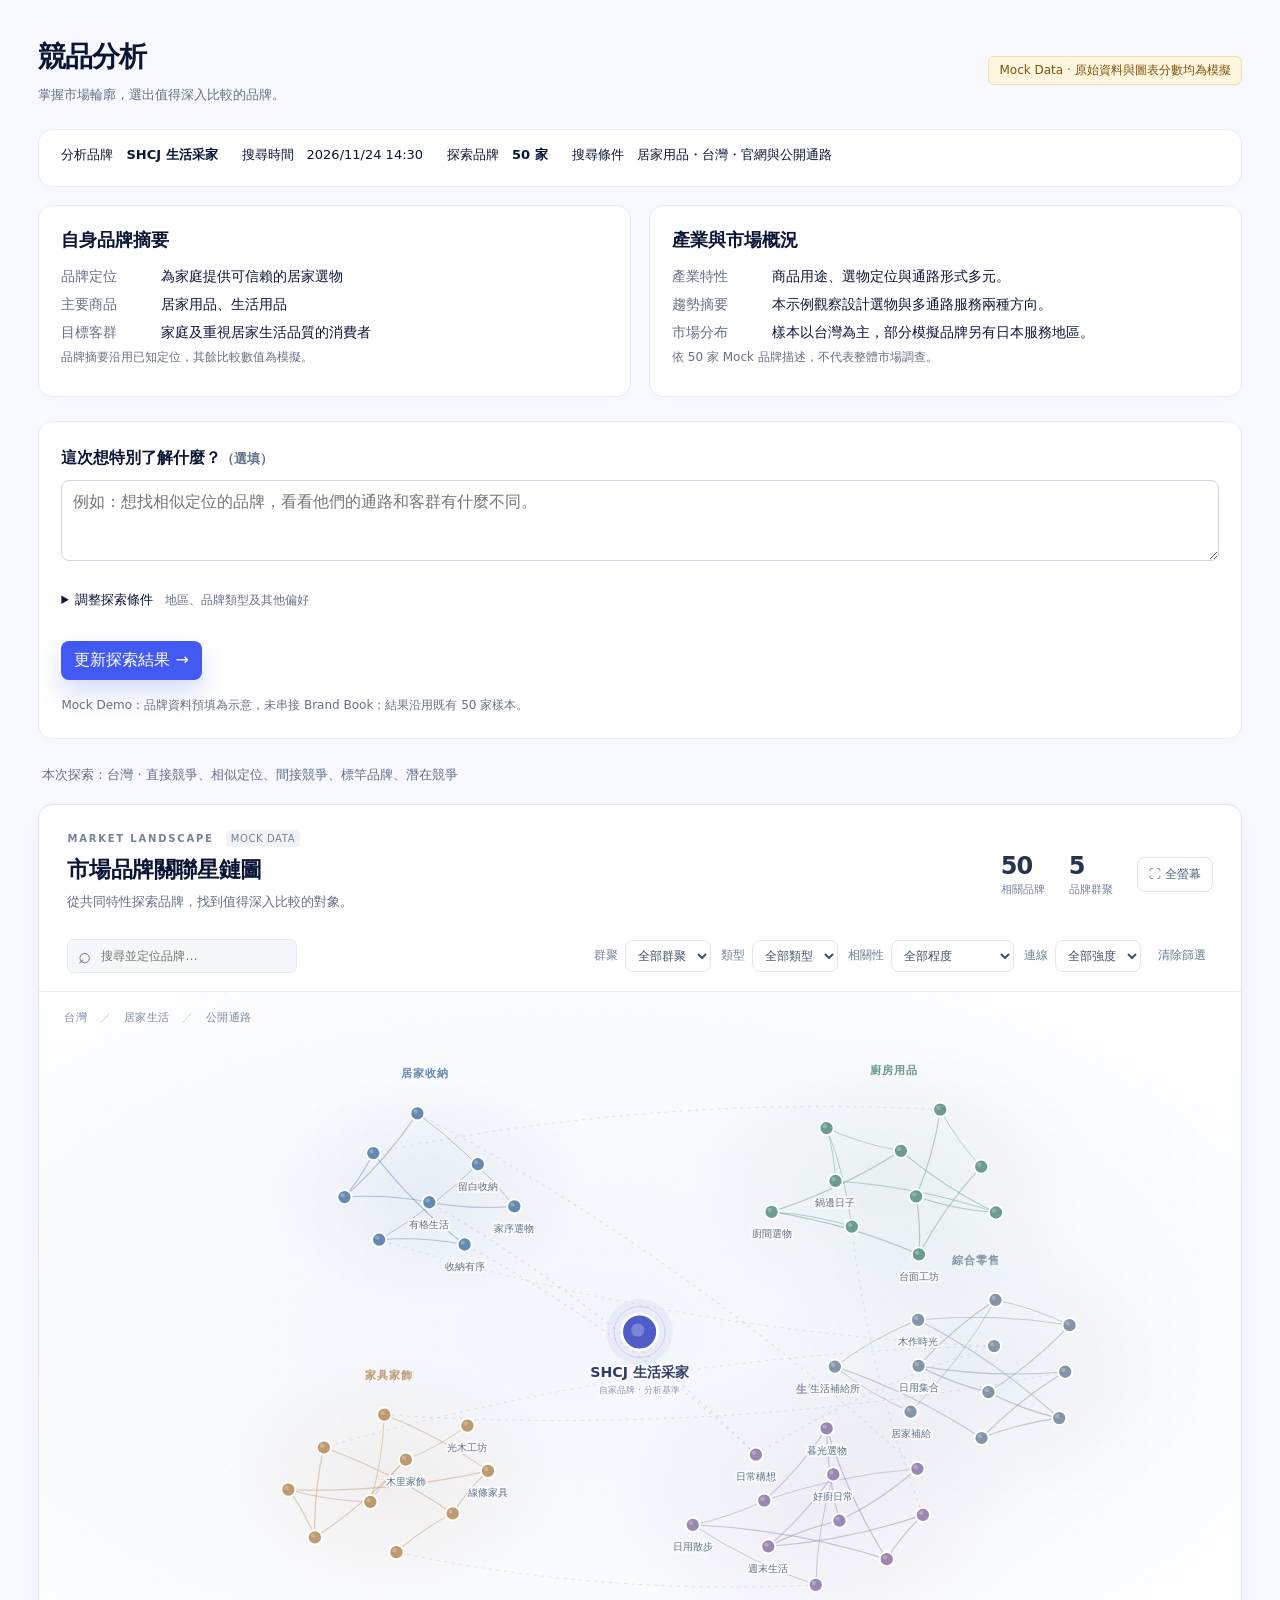
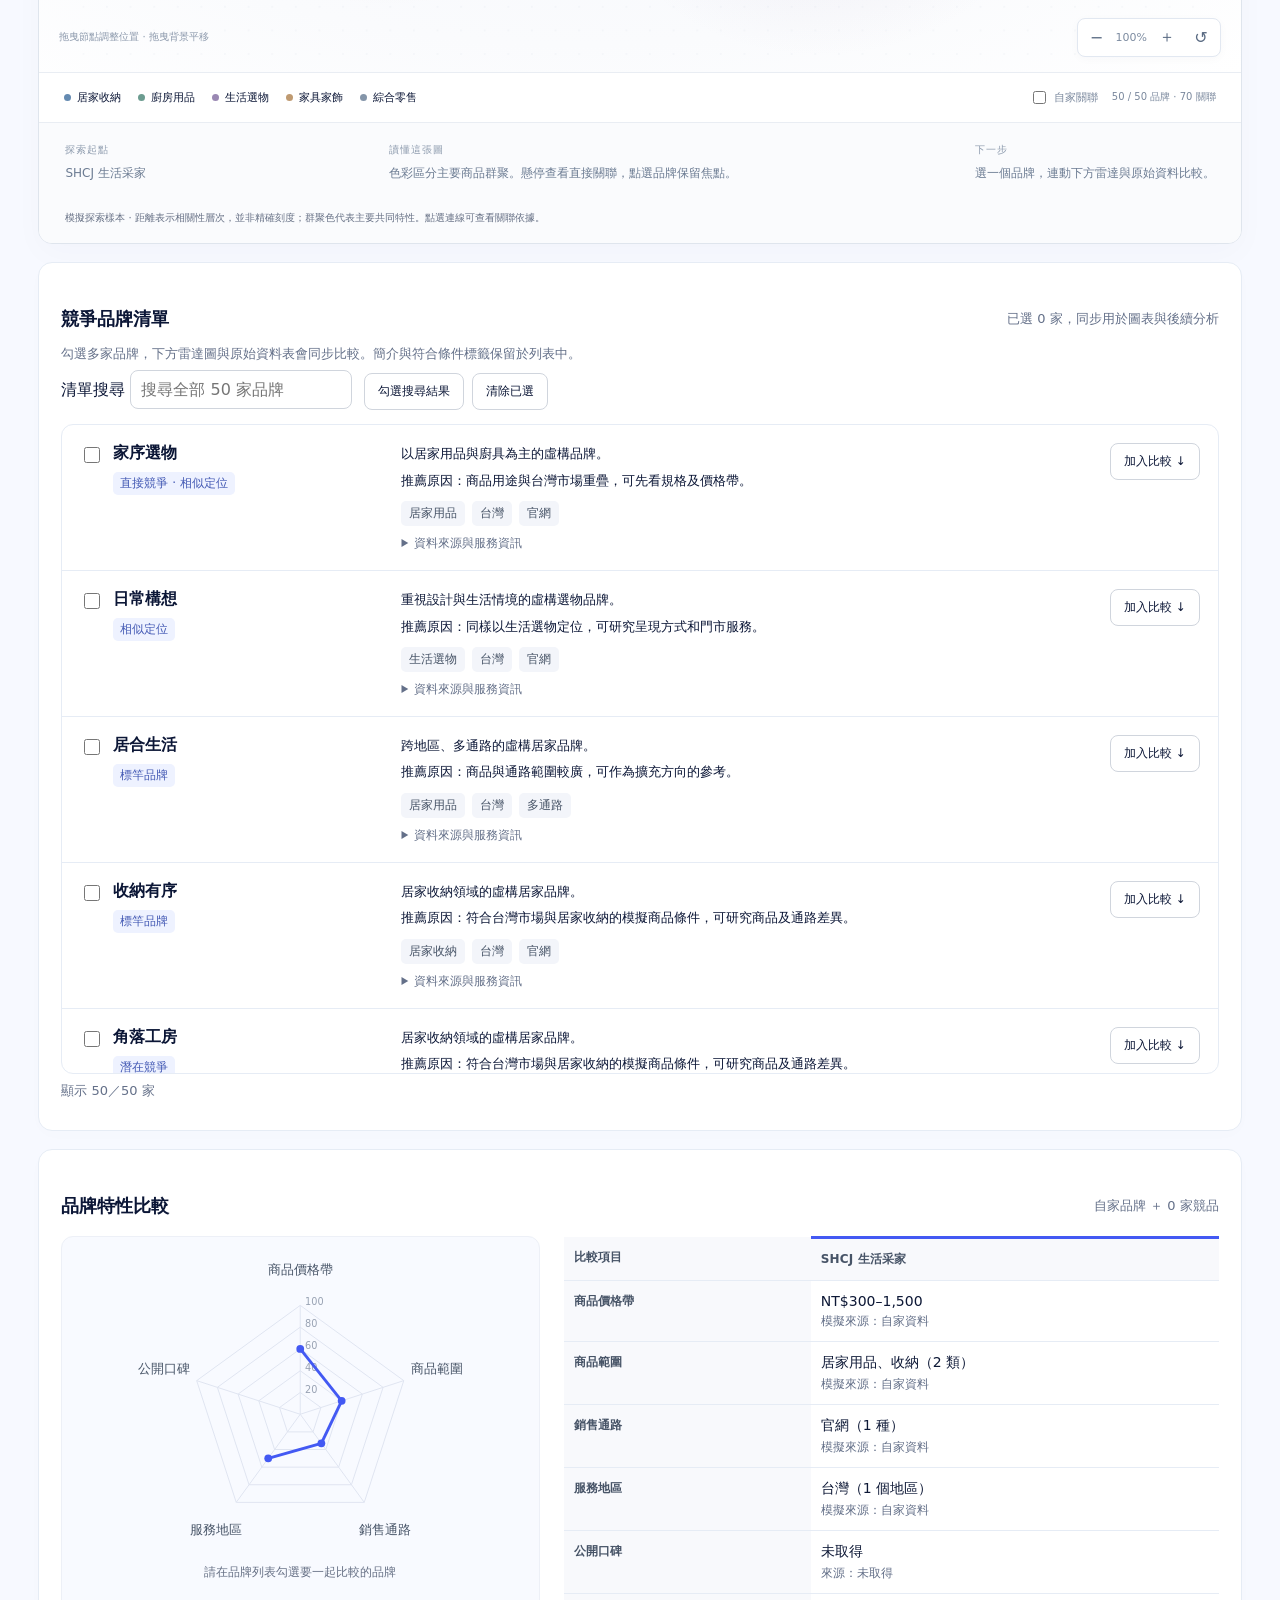
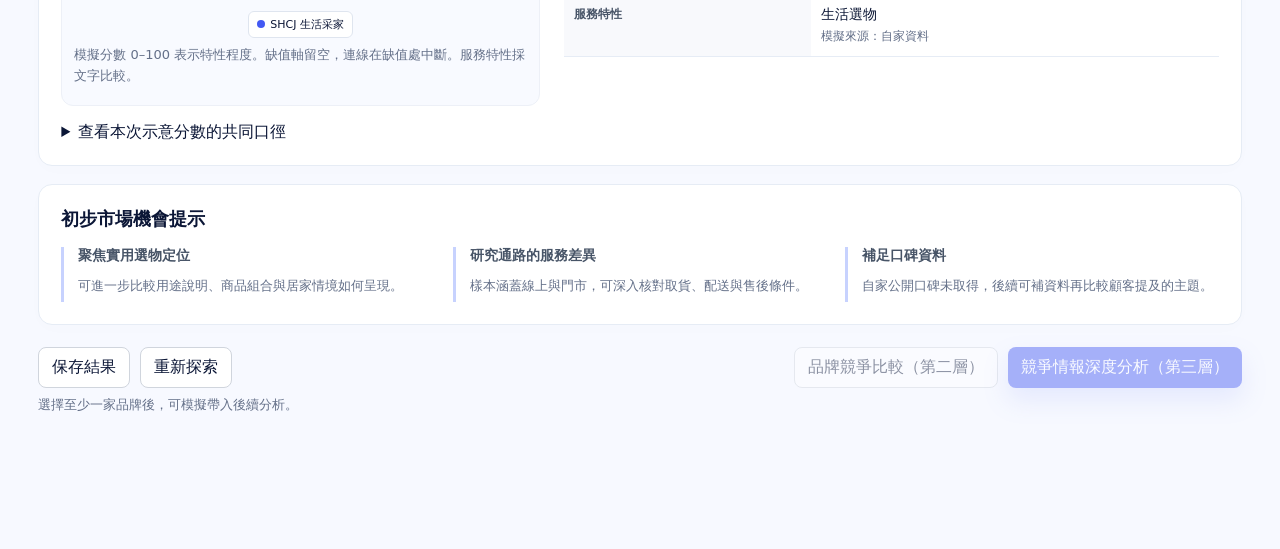
==== commit 8dec078d: "Add files via upload" ====
--- a/market-exploration-result.html
+++ b/market-exploration-result.html
@@ -104,13 +104,32 @@
 #comparison thead th{position:sticky;top:0;z-index:2}
 #comparison thead th:first-child{z-index:3}
 @media(max-width:750px){#brands .brand-card{grid-template-columns:1fr;gap:10px}.list-actions{display:flex;margin:10px 0 0}#brands .brand-card button{justify-self:start}}
-</style></head><body>
+
+#exploration-setup fieldset{border:0;border-bottom:1px solid #e4e9f2;padding:22px 0;margin:0}#exploration-setup legend{font-weight:700;color:#192e50;padding-top:16px}.setup-grid{display:grid;grid-template-columns:1fr 1fr;gap:20px;margin:14px 0}#exploration-setup label{display:block;line-height:1.8}#exploration-setup input:not([type=checkbox]),#exploration-setup select,#exploration-setup textarea{display:block;width:100%;box-sizing:border-box;margin:7px 0;padding:11px;border:1px solid #ced7e5;border-radius:8px;font:inherit;background:white}#exploration-setup small{display:block;color:#6b7b92;line-height:1.7}.setup-directions{display:flex;flex-wrap:wrap;gap:12px 24px}.setup-actions{display:flex;align-items:center;gap:16px;margin-top:24px}#exploration-setup details{padding:20px 0}#exploration-setup summary{cursor:pointer}#exploration-results[hidden],#exploration-setup[hidden]{display:none}#setup-error{color:#ad3426}@media(max-width:700px){.setup-grid{grid-template-columns:1fr}}
+.brand-preset{background:#f6f8fc;border-radius:10px;padding:18px 20px;margin:22px 0}.brand-preset p{margin:8px 0 0;line-height:1.7}.preset-badge{font-size:11px;color:#667896;margin-left:12px}.focus-label{font-weight:600}.compact-settings{margin-top:10px}.compact-settings>summary{font-size:13px}.compact-settings>summary span{margin-left:8px;font-size:12px}#exploration-setup{max-width:none;margin:24px 0}#exploration-setup .source{margin:16px 0 0}#exploration-setup .setup-actions{margin-top:12px}</style></head><body>
 <div class="app">
 <main><header><div class="head-row"><div><h1>競品分析</h1><p class="subtle">掌握市場輪廓，選出值得深入比較的品牌。</p></div><span class="mock">Mock Data · 原始資料與圖表分數均為模擬</span></div>
-<div class="card meta"><span>分析品牌　<strong>SHCJ 生活采家</strong></span><span>搜尋時間　2026/11/24 14:30</span><span>探索品牌　<strong>50 家</strong></span><span>搜尋條件　居家用品・台灣・官網與公開通路</span></div></header>
+</header>
+<div id="exploration-results"><div class="card meta"><span>分析品牌　<strong>SHCJ 生活采家</strong></span><span>搜尋時間　2026/11/24 14:30</span><span>探索品牌　<strong>50 家</strong></span><span>搜尋條件　居家用品・台灣・官網與公開通路</span></div>
 <div class="overview"><section class="card"><h2>自身品牌摘要</h2><dl><dt>品牌定位</dt><dd>為家庭提供可信賴的居家選物</dd><dt>主要商品</dt><dd>居家用品、生活用品</dd><dt>目標客群</dt><dd>家庭及重視居家生活品質的消費者</dd></dl><p class="source">品牌摘要沿用已知定位，其餘比較數值為模擬。</p></section>
 <section class="card"><h2>產業與市場概況</h2><dl><dt>產業特性</dt><dd>商品用途、選物定位與通路形式多元。</dd><dt>趨勢摘要</dt><dd>本示例觀察設計選物與多通路服務兩種方向。</dd><dt>市場分布</dt><dd>樣本以台灣為主，部分模擬品牌另有日本服務地區。</dd></dl><p class="source">依 50 家 Mock 品牌描述，不代表整體市場調查。</p></section></div>
-<section class="card galaxy" id="network-section">
+<section class="card" id="exploration-setup">
+
+<form id="exploration-form">
+
+<label for="setup-focus" class="focus-label">這次想特別了解什麼？<span class="subtle">（選填）</span></label>
+<textarea id="setup-focus" rows="3" maxlength="2000" placeholder="例如：想找相似定位的品牌，看看他們的通路和客群有什麼不同。"></textarea>
+<details class="compact-settings"><summary>調整探索條件 <span class="subtle">地區、品牌類型及其他偏好</span></summary>
+<div class="setup-grid"><div><label><input type="checkbox" id="setup-region-on" checked> 限定服務／銷售地區</label><input id="setup-region" aria-label="服務或銷售地區" value="台灣" placeholder="縣市、行政區或台灣"></div><div><label><input type="checkbox" id="setup-channel-on"> 限定通路</label><select id="setup-channel" disabled><option>官網</option><option>電商</option><option>實體門市</option></select></div></div>
+<p>探索方向（預設全部）</p><div class="setup-directions"><label><input name="direction" type="checkbox" value="直接競爭" checked> 直接競品</label><label><input name="direction" type="checkbox" value="相似定位" checked> 相似定位</label><label><input name="direction" type="checkbox" value="間接競爭" checked> 替代選擇</label><label><input name="direction" type="checkbox" value="標竿品牌" checked> 標竿品牌</label><label><input name="direction" type="checkbox" value="潛在競爭" checked> 潛在競品</label></div>
+<div class="setup-grid"><label>品牌來源地<input id="setup-origin" placeholder="不限制"></label><label>其他條件<input id="setup-extra" placeholder="例如：中小型品牌"></label></div>
+<details><summary>修正本次品牌資訊</summary><p class="subtle">僅用於本次探索，不寫回 Brand Book。</p><div class="setup-grid"><label>品牌名稱<input id="setup-brand" readonly value="SHCJ 生活采家"></label><label>品牌類型<select id="setup-kind"><option>商品型</option></select></label><label>主要商品／服務<input id="setup-industry" value="居家用品、生活用品"></label><label>目標客群<input id="setup-audience" value="家庭及重視居家生活品質的消費者"></label></div><label>品牌定位<textarea id="setup-position" rows="2">為家庭提供可信賴的居家選物</textarea></label></details>
+<small>啟用的地區與通路限制搜尋範圍；定位與客群用於相似度參考。</small>
+</details>
+<div class="setup-actions"><button type="submit" class="primary-btn">更新探索結果 →</button><span id="setup-error" role="alert"></span></div>
+<p class="source">Mock Demo：品牌資料預填為示意，未串接 Brand Book；結果沿用既有 50 家樣本。</p>
+</form></section>
+<p id="exploration-summary" class="subtle" role="status" style="margin:16px 4px;line-height:1.8"></p><section class="card galaxy" id="network-section">
 <div class="galaxy-heading"><div><div class="galaxy-eyebrow">MARKET LANDSCAPE <span>MOCK DATA</span></div><h2>市場品牌關聯星鏈圖</h2><p class="subtle">從共同特性探索品牌，找到值得深入比較的對象。</p></div><div class="galaxy-stats"><span><strong>50</strong>相關品牌</span><span><strong>5</strong>品牌群聚</span><button id="network-fullscreen" title="展開全螢幕">⛶ 全螢幕</button></div></div>
 <div class="galaxy-controls">
 <label class="galaxy-search"><span aria-hidden="true">⌕</span><input id="network-search" type="search" placeholder="搜尋並定位品牌…" aria-label="搜尋並定位品牌"></label>
@@ -133,10 +152,11 @@
 <section class="card" id="comparison"><div class="section-head"><h2>品牌特性比較</h2><span id="comparison-count" class="subtle" role="status"></span></div><div class="comparison"><div class="radar-box"><svg id="radar" viewBox="0 0 440 360" role="img" aria-labelledby="radar-title radar-description"></svg><div class="legend" id="comparison-legend" aria-label="雷達圖品牌圖例"></div><p class="subtle">模擬分數 0–100 表示特性程度。缺值軸留空，連線在缺值處中斷。服務特性採文字比較。</p></div><div class="table-wrap"><table><thead><tr id="comparison-head"></tr></thead><tbody id="comparison-body"></tbody></table></div></div>
 <details style="margin-top:16px"><summary>查看本次示意分數的共同口徑</summary><p class="subtle">價格帶以模擬上緣換算；商品範圍以模擬類別數換算；銷售通路以通路數換算；服務地區以國家／地區數換算；公開口碑以模擬星等換算。六項服務描述中，服務特性僅列於表格。所有品牌採同一口徑，分數與量尺僅供原型討論。</p></details></section>
 <section class="card"><h2>初步市場機會提示</h2><div class="opportunities"><article><h3>聚焦實用選物定位</h3><p class="subtle">可進一步比較用途說明、商品組合與居家情境如何呈現。</p></article><article><h3>研究通路的服務差異</h3><p class="subtle">樣本涵蓋線上與門市，可深入核對取貨、配送與售後條件。</p></article><article><h3>補足口碑資料</h3><p class="subtle">自家公開口碑未取得，後續可補資料再比較顧客提及的主題。</p></article></div></section>
-<div class="footer-actions"><div><button id="save">保存結果</button><button id="explore">重新探索</button></div><div><button id="level2" disabled>品牌競爭比較（第二層）</button><button id="level3" class="primary-btn" disabled>競爭情報深度分析（第三層）</button></div></div><p class="subtle">選擇至少一家品牌後，可模擬帶入後續分析。</p><div id="status" class="status" role="status"></div></main></div>
+<div class="footer-actions"><div><button id="save">保存結果</button><button id="explore">重新探索</button></div><div><button id="level2" disabled>品牌競爭比較（第二層）</button><button id="level3" class="primary-btn" disabled>競爭情報深度分析（第三層）</button></div></div><p class="subtle">選擇至少一家品牌後，可模擬帶入後續分析。</p><div id="status" class="status" role="status"></div></div></main></div>
 <dialog id="handoff"><h2 id="dialog-title"></h2><p id="dialog-description"></p><pre id="payload"></pre><form method="dialog"><button class="primary-btn">關閉</button></form></dialog>
 <script src="js/market-brand-data.js"></script><script>
-const {conditions,self,brands,clusters,relationTypes,colors}=window.PailotismMarketData;
+const {self,brands,clusters,relationTypes,colors}=window.PailotismMarketData;
+const conditions=structuredClone(window.PailotismMarketData.conditions);
 const networkEdges=[];
 const edgeKeys=new Set();
 for(let index=0;index<brands.length;index++){
@@ -240,7 +260,7 @@
 }catch{byId('status').textContent='無法保存階段銜接資料，請允許瀏覽器本地儲存後重試。';}
 });
 byId('level3').addEventListener('click',()=>handoff('競爭情報深度分析（第三層）'));
-byId('explore').addEventListener('click',()=>show('重新探索','示意入口，已帶回本次搜尋條件。','品牌：'+self.name+'\n產業：'+conditions.industry+'\n地區：'+conditions.region));
+byId('explore').addEventListener('click',()=>window.openExplorationSetup());
 byId('save').addEventListener('click',()=>{try{localStorage.setItem('pailotism-level1-result',JSON.stringify({active,selected:[...selected],conditions,savedAt:new Date().toISOString()}));byId('status').textContent='結果與已選品牌已儲存於此瀏覽器。';}catch{byId('status').textContent='瀏覽器無法使用本地儲存，請允許本地儲存後重試。';}});
 try{const saved=JSON.parse(localStorage.getItem('pailotism-level1-result'));if(saved){if(brands.some(b=>b.id===saved.active))active=saved.active;for(const id of saved.selected??[])if(brands.some(b=>b.id===id))selected.add(id);document.querySelectorAll('.brand-card').forEach(card=>card.querySelector('input').checked=selected.has(card.dataset.id));byId('status').textContent='已載入此瀏覽器先前保存的選擇。';}}catch{}
 const networkSvg=byId('brand-network'),detailPanel=byId('network-detail');
@@ -455,4 +475,4 @@
 Object.entries(clusterPalette).forEach(([cluster,color])=>{const item=node('button');item.type='button';item.className='legend-item';item.dataset.cluster=cluster;item.style.setProperty('--cluster-color',color);item.style.border='none';item.style.background='transparent';const dot=node('i');dot.className='legend-dot';item.append(dot,cluster);item.addEventListener('click',()=>{byId('network-cluster').value=byId('network-cluster').value===cluster?'':cluster;renderNetwork();});byId('network-legend').append(item);});byId('list-search').addEventListener('input',event=>{let count=0;document.querySelectorAll('.brand-card').forEach(card=>{const brand=brands.find(item=>item.id===card.dataset.id);card.hidden=!brand.name.includes(event.target.value.trim());if(!card.hidden)count++;});byId('list-count').textContent='顯示 '+count+'／'+brands.length+' 家'+(count?'':'，沒有符合名稱的品牌。');});
 byId('list-count').textContent='顯示 '+brands.length+'／'+brands.length+' 家';
 refreshNetworkDetail();renderNetwork();selectionChanged();
-</script></body></html>
+</script><script src="js/exploration-setup.js"></script></body></html>
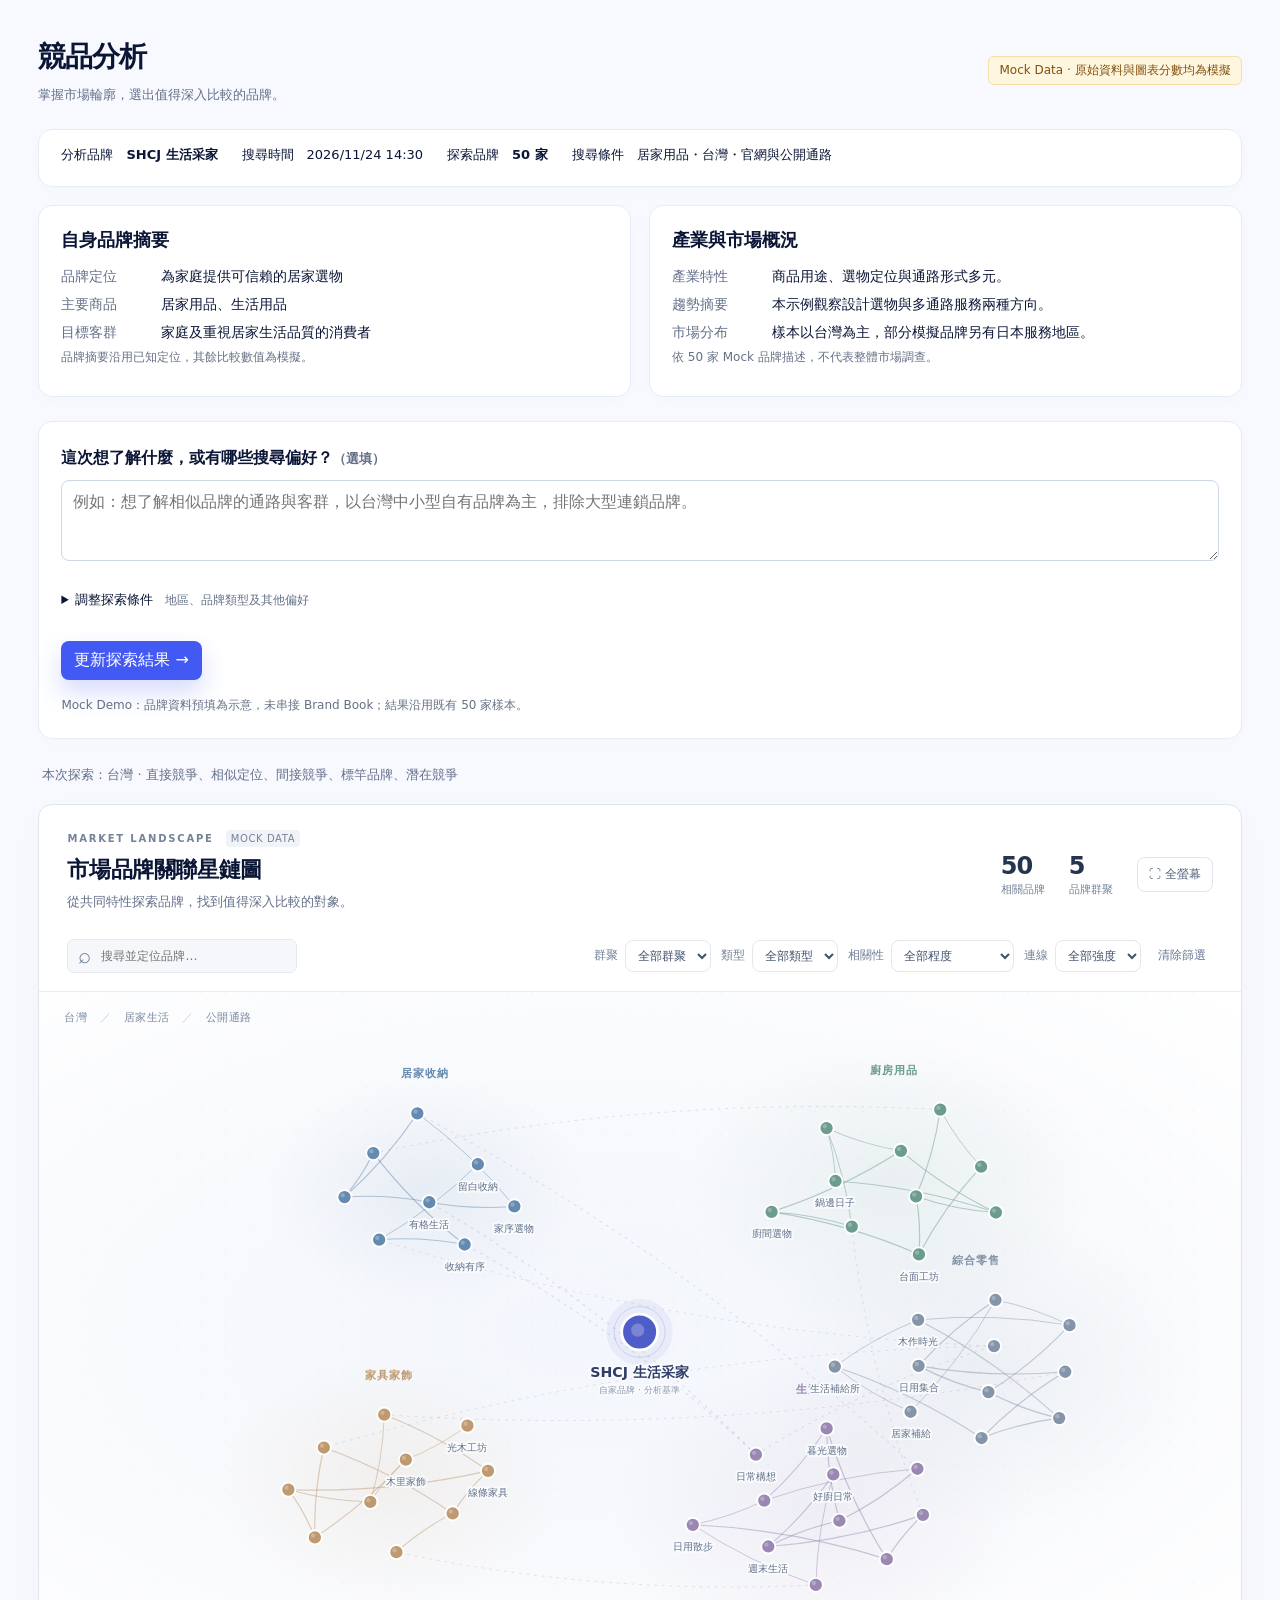
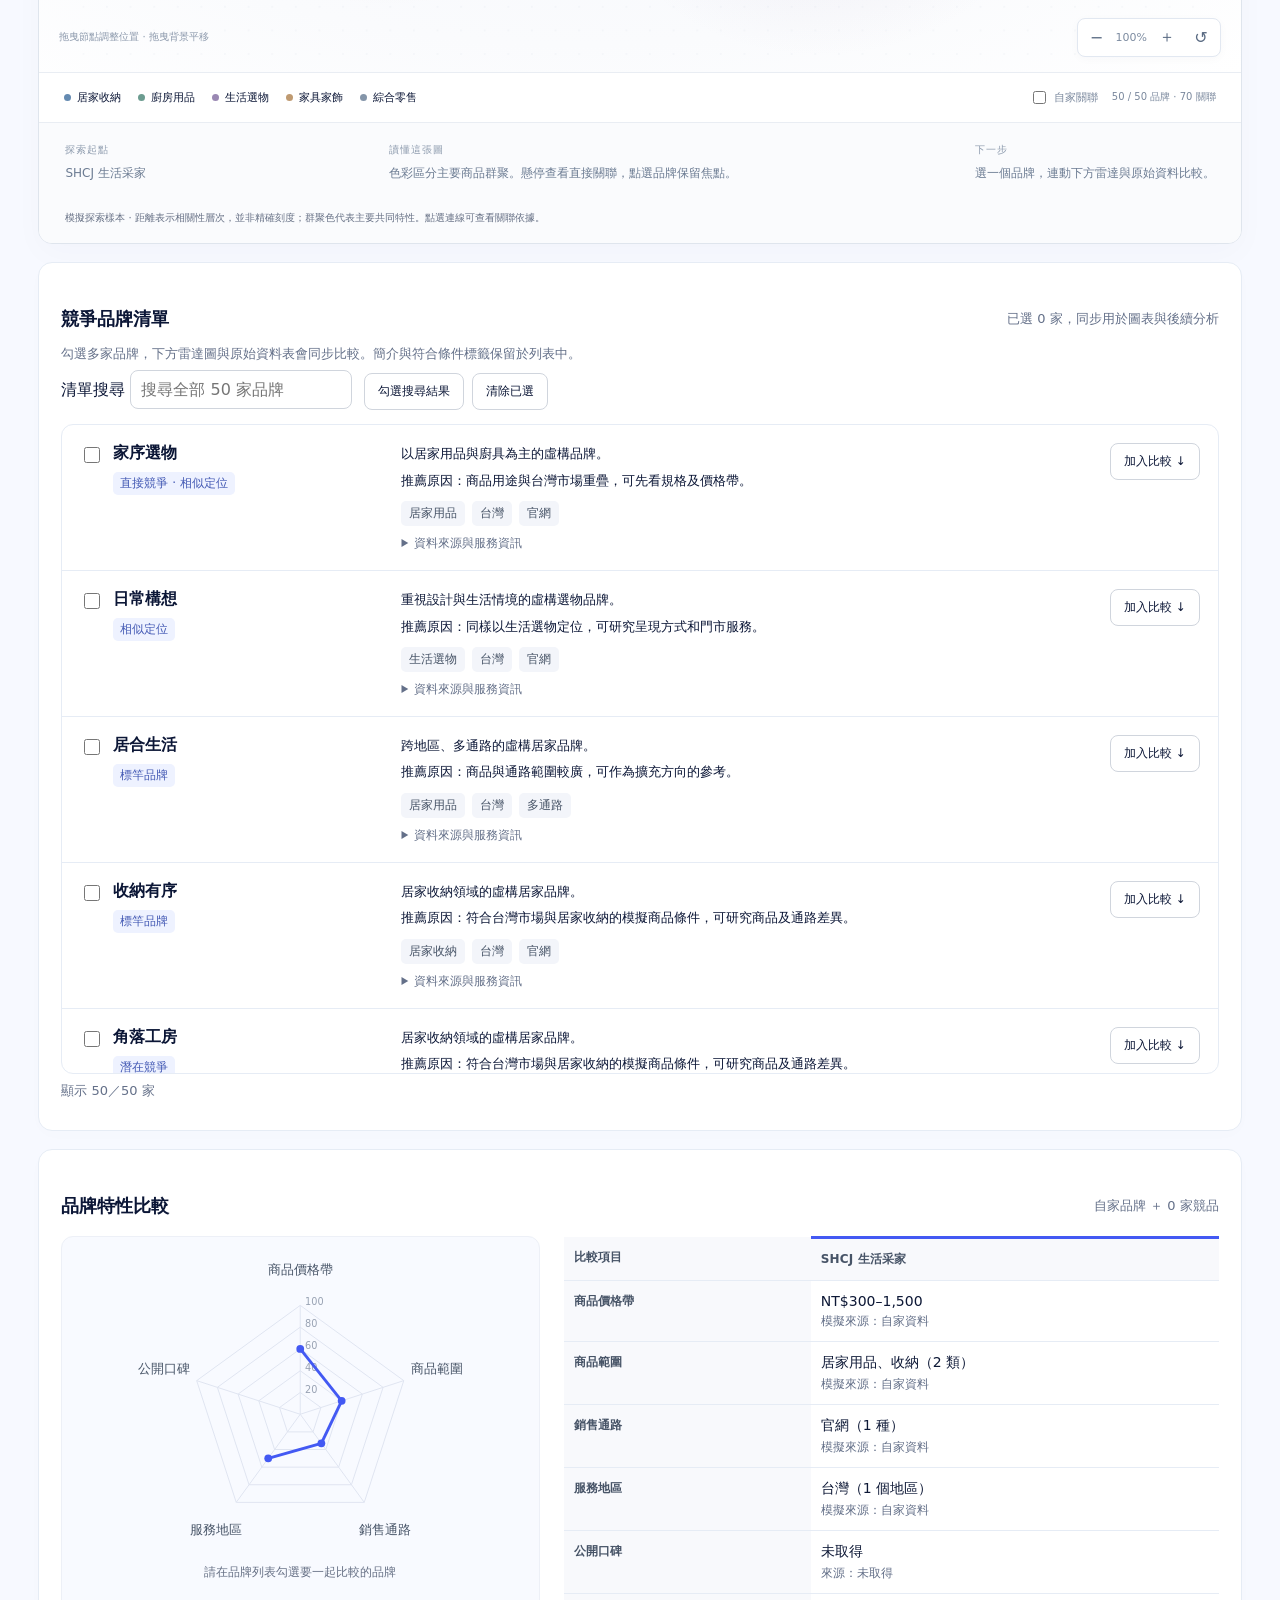
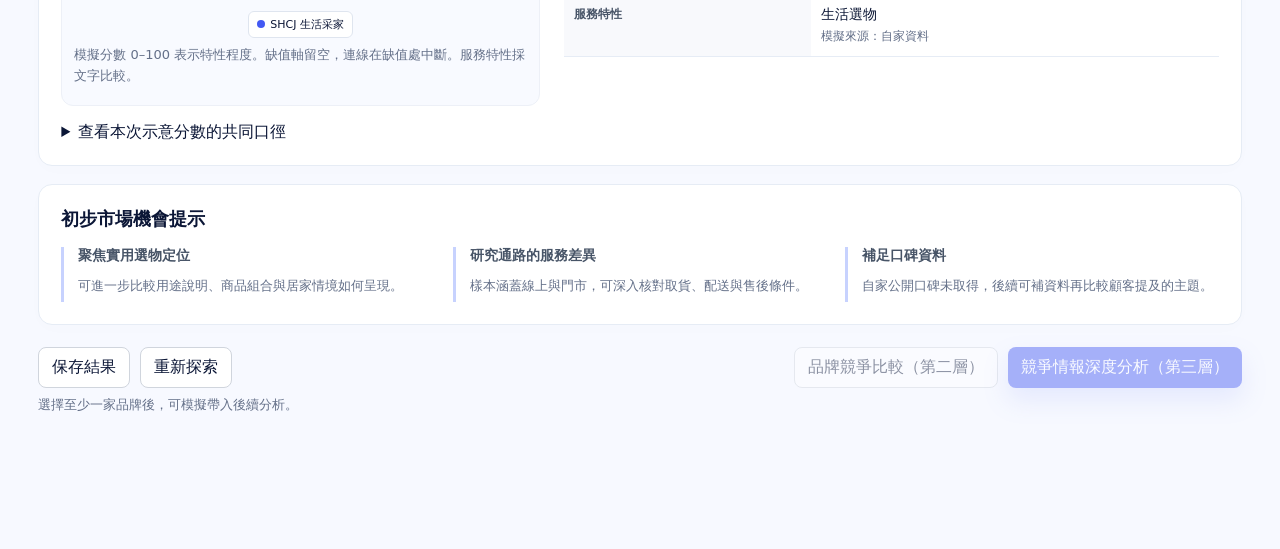
==== commit 5d93f130: "Add files via upload" ====
--- a/market-exploration-result.html
+++ b/market-exploration-result.html
@@ -117,12 +117,12 @@
 
 <form id="exploration-form">
 
-<label for="setup-focus" class="focus-label">這次想特別了解什麼？<span class="subtle">（選填）</span></label>
-<textarea id="setup-focus" rows="3" maxlength="2000" placeholder="例如：想找相似定位的品牌，看看他們的通路和客群有什麼不同。"></textarea>
+<label for="setup-focus" class="focus-label">這次想了解什麼，或有哪些搜尋偏好？<span class="subtle">（選填）</span></label>
+<textarea id="setup-focus" rows="3" maxlength="2000" placeholder="例如：想了解相似品牌的通路與客群，以台灣中小型自有品牌為主，排除大型連鎖品牌。"></textarea>
 <details class="compact-settings"><summary>調整探索條件 <span class="subtle">地區、品牌類型及其他偏好</span></summary>
 <div class="setup-grid"><div><label><input type="checkbox" id="setup-region-on" checked> 限定服務／銷售地區</label><input id="setup-region" aria-label="服務或銷售地區" value="台灣" placeholder="縣市、行政區或台灣"></div><div><label><input type="checkbox" id="setup-channel-on"> 限定通路</label><select id="setup-channel" disabled><option>官網</option><option>電商</option><option>實體門市</option></select></div></div>
 <p>探索方向（預設全部）</p><div class="setup-directions"><label><input name="direction" type="checkbox" value="直接競爭" checked> 直接競品</label><label><input name="direction" type="checkbox" value="相似定位" checked> 相似定位</label><label><input name="direction" type="checkbox" value="間接競爭" checked> 替代選擇</label><label><input name="direction" type="checkbox" value="標竿品牌" checked> 標竿品牌</label><label><input name="direction" type="checkbox" value="潛在競爭" checked> 潛在競品</label></div>
-<div class="setup-grid"><label>品牌來源地<input id="setup-origin" placeholder="不限制"></label><label>其他條件<input id="setup-extra" placeholder="例如：中小型品牌"></label></div>
+<div class="setup-grid"><label>品牌來源地<input id="setup-origin" placeholder="不限制"></label></div>
 <details><summary>修正本次品牌資訊</summary><p class="subtle">僅用於本次探索，不寫回 Brand Book。</p><div class="setup-grid"><label>品牌名稱<input id="setup-brand" readonly value="SHCJ 生活采家"></label><label>品牌類型<select id="setup-kind"><option>商品型</option></select></label><label>主要商品／服務<input id="setup-industry" value="居家用品、生活用品"></label><label>目標客群<input id="setup-audience" value="家庭及重視居家生活品質的消費者"></label></div><label>品牌定位<textarea id="setup-position" rows="2">為家庭提供可信賴的居家選物</textarea></label></details>
 <small>啟用的地區與通路限制搜尋範圍；定位與客群用於相似度參考。</small>
 </details>
